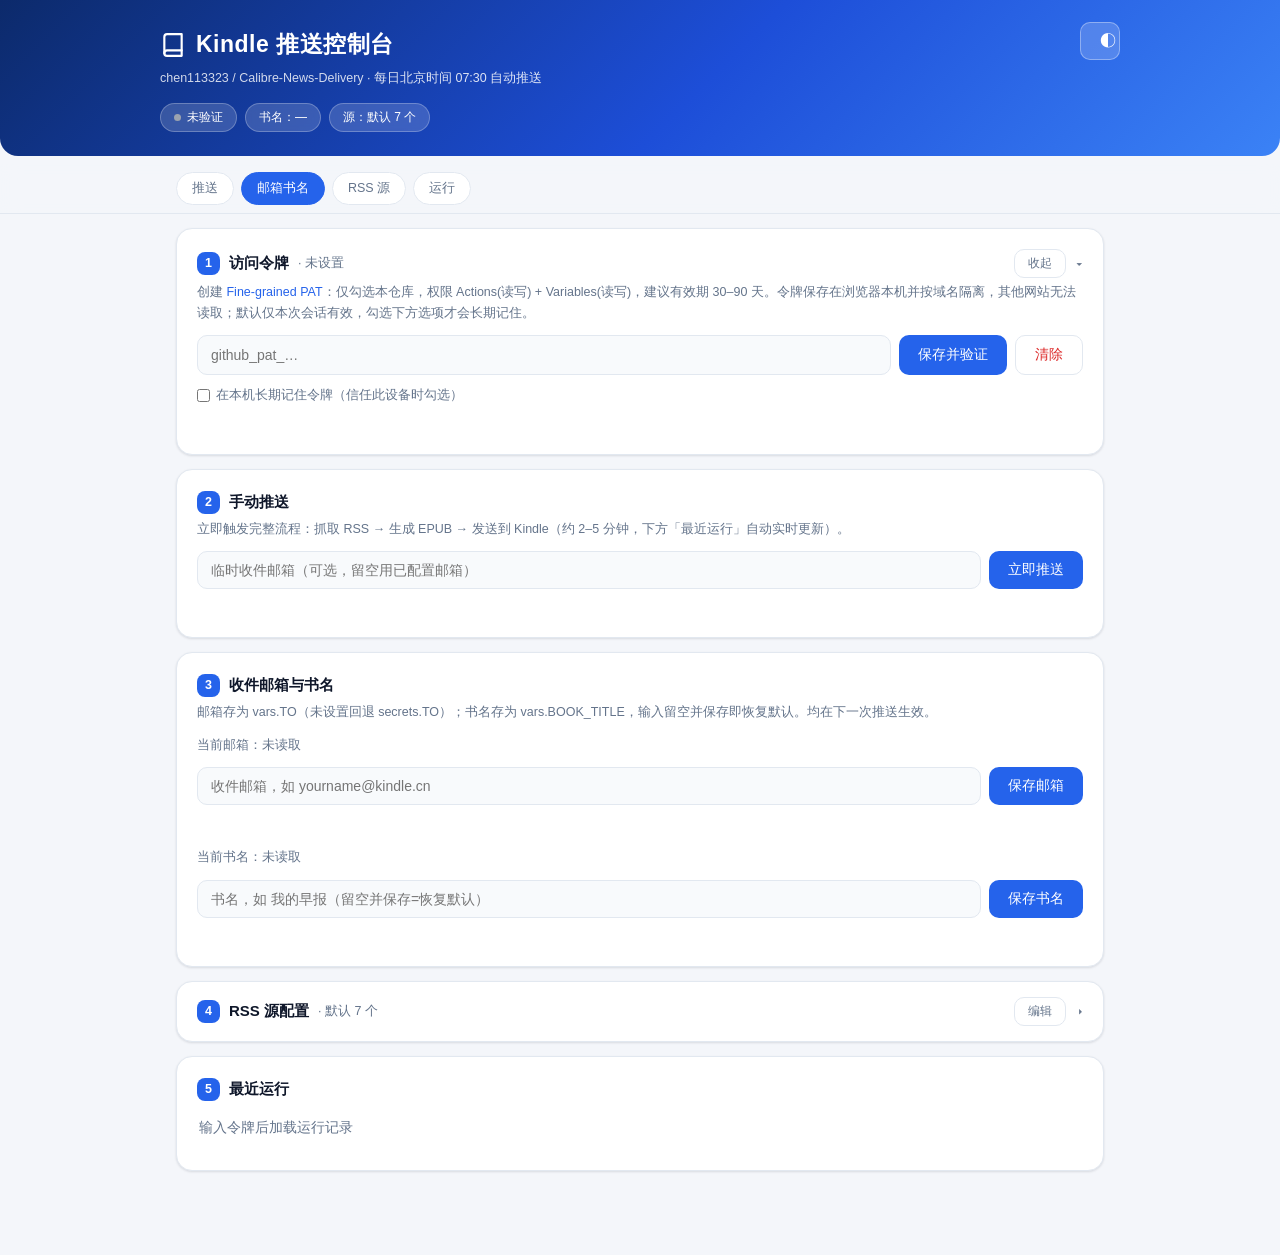
==== index.html @ c1591515 "桌面宽屏适配: >=900px 统一内容宽度 680->960, hero/nav 前景同宽, toast 贴内容列" ====
<!DOCTYPE html>
<html lang="zh-CN">
<head>
<meta charset="utf-8">
<meta name="viewport" content="width=device-width, initial-scale=1">
<title>Kindle 推送控制台</title>
<style>
:root{
  --bg:#f4f6fa; --card:#ffffff; --text:#0f172a; --text2:#64748b;
  --primary:#2563eb; --primary-h:#1d4ed8; --ok:#16a34a; --bad:#dc2626; --warn:#d97706;
  --line:#e2e8f0; --chip:#eef2ff; --input-bg:#f8fafc;
  --shadow:0 1px 3px rgba(15,23,42,.07),0 1px 2px rgba(15,23,42,.05);
  --shadow-h:0 12px 28px -10px rgba(15,23,42,.18);
}
[data-theme=dark]{
  --bg:#0b1220; --card:#141d30; --text:#e2e8f0; --text2:#8fa3bb;
  --primary:#3b82f6; --primary-h:#60a5fa; --ok:#22c55e; --bad:#ef4444; --warn:#f59e0b;
  --line:#27354e; --chip:#1b2a45; --input-bg:#0f1a2e;
  --shadow:0 1px 3px rgba(0,0,0,.35); --shadow-h:0 12px 28px -10px rgba(0,0,0,.55);
}
*{ box-sizing:border-box; margin:0; }
body{ font-family:-apple-system,"PingFang SC","Microsoft YaHei","Segoe UI",sans-serif;
  background:var(--bg); color:var(--text); line-height:1.65; padding:0 0 70px;
  -webkit-font-smoothing:antialiased; transition:background .3s,color .3s; }
.wrap{ max-width:680px; margin:0 auto; padding:0 16px; }

.hero{ background:linear-gradient(135deg,#0c2a6b 0%,#1d4ed8 55%,#3b82f6 100%);
  color:#fff; padding:30px 16px 26px; border-radius:0 0 28px 28px; margin-bottom:8px; }
.hero .wrap{ padding:0; position:relative; }
.hero h1{ font-size:23px; font-weight:700; letter-spacing:.5px; display:flex; align-items:center; gap:10px; }
.hero h1 svg{ flex-shrink:0; }
.hero .sub{ font-size:12.5px; opacity:.85; margin-top:4px; }
.hero .sub a{ color:#fff; opacity:.95; }
.chips{ display:flex; gap:8px; flex-wrap:wrap; margin-top:14px; }
.chip{ background:rgba(255,255,255,.16); backdrop-filter:blur(4px);
  border:1px solid rgba(255,255,255,.25); border-radius:99px;
  padding:4px 13px; font-size:12px; display:flex; align-items:center; gap:6px; }
.chip .dot{ width:7px; height:7px; border-radius:50%; background:#9ca3af; flex-shrink:0; }
.chip .dot.ok{ background:#4ade80; } .chip .dot.bad{ background:#f87171; }
.chip .dot.run{ background:#fde047; animation:pulse 1.4s ease-in-out infinite; }
@keyframes pulse{ 50%{ opacity:.3; } }
.theme-btn{ position:absolute; top:-4px; right:0; background:rgba(255,255,255,.18);
  border:1px solid rgba(255,255,255,.35); border-radius:10px; color:#fff;
  width:38px; height:38px; cursor:pointer; font-size:16px; line-height:1; }
.theme-btn:hover{ background:rgba(255,255,255,.3); }

.card{ background:var(--card); border:1px solid var(--line); border-radius:16px;
  padding:20px; margin:14px 0; box-shadow:var(--shadow); transition:box-shadow .25s,transform .25s; }
.card:hover{ box-shadow:var(--shadow-h); }
.card h2{ font-size:15px; font-weight:600; margin-bottom:4px; display:flex; align-items:center; gap:9px; }
.num{ background:var(--primary); color:#fff; width:23px; height:23px; border-radius:8px;
  font-size:12.5px; display:inline-flex; align-items:center; justify-content:center; flex-shrink:0; }
.hint{ color:var(--text2); font-size:12.5px; margin:4px 0 12px; }
.hint a{ color:var(--primary); }
.row{ display:flex; gap:8px; flex-wrap:wrap; }
input[type=text],input[type=password],input[type=email]{
  flex:1 1 190px; border:1px solid var(--line); background:var(--input-bg); color:var(--text);
  border-radius:10px; padding:10px 13px; font-size:14px; min-width:0; transition:border .2s,box-shadow .2s; }
input:focus{ outline:none; border-color:var(--primary); box-shadow:0 0 0 3px rgba(37,99,235,.15); }
button{ border:0; border-radius:10px; background:var(--primary); color:#fff; font-size:13.5px;
  padding:10px 19px; cursor:pointer; white-space:nowrap; font-weight:500;
  transition:background .15s,transform .1s; }
button:hover{ background:var(--primary-h); }
button:active{ transform:scale(.97); }
button:disabled{ background:#9aa7b8; cursor:not-allowed; transform:none; }
button.ghost{ background:transparent; color:var(--text2); border:1px solid var(--line); }
button.ghost:hover{ background:var(--chip); color:var(--text); }
button.danger{ background:transparent; color:var(--bad); border:1px solid var(--line); }
button.danger:hover{ background:rgba(220,38,38,.08); border-color:var(--bad); }

.msg{ font-size:13px; margin-top:10px; min-height:18px; }
.msg.ok{ color:var(--ok); } .msg.bad{ color:var(--bad); } .msg.warn{ color:var(--warn); }

.feedrow{ display:flex; gap:7px; margin-bottom:7px; align-items:center; }
.feedrow input{ flex:1 1 110px; border:1px solid var(--line); background:var(--input-bg); color:var(--text);
  border-radius:9px; padding:8px 11px; font-size:13px; min-width:0; }
.feedrow input:focus{ outline:none; border-color:var(--primary); box-shadow:0 0 0 3px rgba(37,99,235,.13); }
.feedrow .ft{ flex:0 0 126px; }
.feedrow .fx{ background:transparent; color:var(--bad); border:1px solid var(--line);
  padding:7px 12px; font-size:15px; flex-shrink:0; border-radius:9px; }
.feedrow .fx:hover{ background:rgba(220,38,38,.08); border-color:var(--bad); }

ul.runs{ list-style:none; padding:0; }
ul.runs li{ display:flex; align-items:center; gap:10px; padding:11px 2px;
  border-top:1px solid var(--line); font-size:13.5px; flex-wrap:wrap; }
ul.runs li:first-child{ border-top:0; }
.badge{ padding:3px 11px; border-radius:99px; font-size:11.5px; color:#fff; flex-shrink:0; font-weight:500; }
.b-ok{ background:var(--ok); } .b-bad{ background:var(--bad); }
.b-run{ background:var(--primary); animation:pulse 1.4s ease-in-out infinite; }
.b-wait{ background:var(--warn); } .b-skip{ background:#888780; }
.r-time{ color:var(--text2); font-size:12.5px; }
.r-name{ flex:1 1 100%; color:var(--text2); font-size:12.5px; overflow:hidden; text-overflow:ellipsis; white-space:nowrap; }
a{ color:var(--primary); text-decoration:none; }
a:hover{ text-decoration:underline; }
label.opt{ font-size:12.5px; color:var(--text2); display:flex; align-items:center; gap:6px; margin-top:10px; cursor:pointer; }
label.opt input{ accent-color:var(--primary); }

.skeleton{ height:14px; border-radius:6px; margin:12px 0;
  background:linear-gradient(90deg,var(--chip) 25%,var(--line) 50%,var(--chip) 75%);
  background-size:200% 100%; animation:shimmer 1.3s infinite; }
@keyframes shimmer{ to{ background-position:-200% 0; } }

.quicknav{ position:sticky; top:0; z-index:50;
  background:rgba(244,246,250,.92); backdrop-filter:blur(10px);
  border-bottom:1px solid var(--line); padding:8px 0; margin-top:6px; }
[data-theme=dark] .quicknav{ background:rgba(11,18,32,.92); }
.quicknav .wrap{ display:flex; gap:7px; overflow-x:auto; scrollbar-width:none; }
.quicknav .wrap::-webkit-scrollbar{ display:none; }
.quicknav a{ flex-shrink:0; font-size:12.5px; padding:5px 15px; border-radius:99px;
  border:1px solid var(--line); color:var(--text2); background:var(--card);
  text-decoration:none; white-space:nowrap; transition:all .2s; }
.quicknav a:hover{ color:var(--primary); border-color:var(--primary); text-decoration:none; }
.quicknav a.active{ background:var(--primary); border-color:var(--primary); color:#fff; }
section.card[id]{ scroll-margin-top:64px; }
.collapse-head{ display:flex; align-items:center; gap:10px; cursor:pointer; }
.collapse-head h2{ flex:1; min-width:0; margin-bottom:0; }
.collapse-summary{ font-size:12px; font-weight:400; color:var(--text2);
  overflow:hidden; text-overflow:ellipsis; white-space:nowrap; min-width:0; }
.collapse-head .arrow{ color:var(--text2); font-size:13px; transition:transform .25s; flex-shrink:0; }
.card.collapsed .arrow{ transform:rotate(-90deg); }
.card.collapsed .card-body{ display:none; }
.card.collapsed{ padding:15px 20px; }
button.mini{ padding:5px 13px; font-size:12px; flex-shrink:0; }

.toast{ position:fixed; right:18px; bottom:18px; z-index:99; max-width:320px;
  background:var(--card); color:var(--text); border:1px solid var(--line); border-left:4px solid var(--primary);
  border-radius:12px; box-shadow:var(--shadow-h); padding:12px 16px; font-size:13.5px;
  opacity:0; transform:translateY(12px); transition:opacity .3s,transform .3s; }
.toast.show{ opacity:1; transform:translateY(0); }
.toast.t-ok{ border-left-color:var(--ok); } .toast.t-bad{ border-left-color:var(--bad); } .toast.t-warn{ border-left-color:var(--warn); }
@media(max-width:520px){
  .hero{ padding:24px 16px 20px; border-radius:0 0 20px 20px; }
  .card{ padding:16px; border-radius:14px; }
  .card.collapsed{ padding:13px 16px; }
  .feedrow .ft{ flex:1 1 100%; }
  .toast{ left:16px; right:16px; max-width:none; }
}
@media(min-width:900px){
  .wrap{ max-width:960px; }
  .hero{ padding:26px 20px 24px; border-radius:0 0 18px 18px; }
  .collapse-summary{ font-size:12.5px; }
  .toast{ right:max(18px,calc((100vw - 960px)/2 + 18px)); }
}
</style>
</head>
<body>
<div class="hero">
  <div class="wrap">
    <button class="theme-btn" id="theme-toggle" title="切换深浅主题">◐</button>
    <h1><svg width="26" height="26" viewBox="0 0 24 24" fill="none" stroke="currentColor" stroke-width="2" stroke-linecap="round" stroke-linejoin="round"><path d="M4 19.5A2.5 2.5 0 0 1 6.5 17H20"/><path d="M6.5 2H20v20H6.5A2.5 2.5 0 0 1 4 19.5v-15A2.5 2.5 0 0 1 6.5 2z"/></svg>Kindle 推送控制台</h1>
    <div class="sub"><a href="https://github.com/chen113323/Calibre-News-Delivery" target="_blank" rel="noopener">chen113323 / Calibre-News-Delivery</a> · 每日北京时间 07:30 自动推送</div>
    <div class="chips">
      <span class="chip"><span class="dot" id="hero-dot"></span><span id="hero-status">未验证</span></span>
      <span class="chip" id="chip-title">书名：—</span>
      <span class="chip" id="chip-feeds">源：—</span>
    </div>
  </div>
</div>

<nav class="quicknav">
  <div class="wrap">
    <a href="#sec-dispatch">推送</a>
    <a href="#sec-config">邮箱书名</a>
    <a href="#sec-feeds">RSS 源</a>
    <a href="#sec-runs">运行</a>
  </div>
</nav>

<div class="wrap">

<section class="card" id="sec-auth">
  <div class="collapse-head" id="auth-head">
    <h2><span class="num">1</span>访问令牌<span class="collapse-summary" id="auth-summary"> · 未设置</span></h2>
    <button class="ghost mini" id="auth-toggle">收起</button>
    <span class="arrow">▾</span>
  </div>
  <div class="card-body" id="auth-body">
  <p class="hint">创建 <a href="https://github.com/settings/personal-access-tokens/new" target="_blank" rel="noopener">Fine-grained PAT</a>：仅勾选本仓库，权限 Actions(读写) + Variables(读写)，建议有效期 30–90 天。令牌保存在浏览器本机并按域名隔离，其他网站无法读取；默认仅本次会话有效，勾选下方选项才会长期记住。</p>
  <div class="row">
    <input type="password" id="token" placeholder="github_pat_…">
    <button id="save-token">保存并验证</button>
    <button class="danger" id="clear-token">清除</button>
  </div>
  <label class="opt"><input type="checkbox" id="remember-token"> 在本机长期记住令牌（信任此设备时勾选）</label>
  <div class="msg" id="auth-msg"></div>
  </div>
</section>

<section class="card" id="sec-dispatch">
  <h2><span class="num">2</span>手动推送</h2>
  <p class="hint">立即触发完整流程：抓取 RSS → 生成 EPUB → 发送到 Kindle（约 2–5 分钟，下方「最近运行」自动实时更新）。</p>
  <div class="row">
    <input type="email" id="temp-email" placeholder="临时收件邮箱（可选，留空用已配置邮箱）">
    <button id="btn-dispatch">立即推送</button>
  </div>
  <div class="msg" id="dispatch-msg"></div>
</section>

<section class="card" id="sec-config">
  <h2><span class="num">3</span>收件邮箱与书名</h2>
  <p class="hint">邮箱存为 vars.TO（未设置回退 secrets.TO）；书名存为 vars.BOOK_TITLE，输入留空并保存即恢复默认。均在下一次推送生效。</p>
  <div class="hint" id="cur-email">当前邮箱：未读取</div>
  <div class="row">
    <input type="email" id="new-email" placeholder="收件邮箱，如 yourname@kindle.cn">
    <button id="save-email">保存邮箱</button>
  </div>
  <div class="msg" id="email-msg"></div>
  <div class="hint" id="cur-title" style="margin-top:14px;">当前书名：未读取</div>
  <div class="row">
    <input type="text" id="new-title" placeholder="书名，如 我的早报（留空并保存=恢复默认）">
    <button id="save-title">保存书名</button>
  </div>
  <div class="msg" id="title-msg"></div>
</section>

<section class="card collapsed" id="sec-feeds">
  <div class="collapse-head" id="feeds-head">
    <h2><span class="num">4</span>RSS 源配置<span class="collapse-summary" id="feeds-summary"> · 默认 7 个</span></h2>
    <button class="ghost mini" id="feeds-toggle">编辑</button>
    <span class="arrow">▾</span>
  </div>
  <div class="card-body" id="feeds-body">
  <p class="hint">自定义每日推送的 RSS 源（支持 RSSHub 路由与原生 RSS）。保存后下一次推送生效；「恢复默认」清除自定义，回退内置的人民日报+半月谈源。源越多运行越慢，建议 ≤30 个。</p>
  <div class="hint" id="feed-status">读取中…</div>
  <div id="feed-rows"></div>
  <div class="row" style="margin-top:12px;">
    <button class="ghost" id="add-feed">＋ 添加一行</button>
    <button id="save-feeds">保存源列表</button>
    <button class="ghost" id="reset-feeds">恢复默认</button>
  </div>
  <div class="msg" id="feeds-msg"></div>
  </div>
</section>

<section class="card" id="sec-runs">
  <h2><span class="num">5</span>最近运行</h2>
  <ul class="runs" id="runs"></ul>
</section>

</div>

<script>
const OWNER='chen113323', REPO='Calibre-News-Delivery', WF='calibre-news.yml', BR='master';
const TK_KEY='wml_console_token';
const $=id=>document.getElementById(id);
function authCollapse(on){
  $('sec-auth').classList.toggle('collapsed',on);
  $('auth-toggle').textContent=on?'管理':'收起';
}
function feedsCollapse(on){
  $('sec-feeds').classList.toggle('collapsed',on);
  $('feeds-toggle').textContent=on?'编辑':'收起';
}
function authSummary(t){ $('auth-summary').textContent=' · '+t; }
$('auth-head').onclick=()=>authCollapse(!$('sec-auth').classList.contains('collapsed'));
$('auth-toggle').onclick=e=>{ e.stopPropagation(); authCollapse(!$('sec-auth').classList.contains('collapsed')); };
$('feeds-head').onclick=()=>feedsCollapse(!$('sec-feeds').classList.contains('collapsed'));
$('feeds-toggle').onclick=e=>{ e.stopPropagation(); feedsCollapse(!$('sec-feeds').classList.contains('collapsed')); };
let token=sessionStorage.getItem(TK_KEY)||localStorage.getItem(TK_KEY)||'';
$('token').value=token;
$('remember-token').checked=!!localStorage.getItem(TK_KEY);

function applyTheme(t){ document.documentElement.dataset.theme=t; localStorage.setItem('wml_theme',t); }
applyTheme(localStorage.getItem('wml_theme')||(matchMedia('(prefers-color-scheme: dark)').matches?'dark':'light'));
$('theme-toggle').onclick=()=>applyTheme(document.documentElement.dataset.theme==='dark'?'light':'dark');

function toast(text,type){
  const t=document.createElement('div'); t.className='toast t-'+(type||'');
  t.textContent=text; document.body.appendChild(t);
  requestAnimationFrame(()=>t.classList.add('show'));
  setTimeout(()=>{ t.classList.remove('show'); setTimeout(()=>t.remove(),320); },3600);
}
function setMsg(id,text,cls){ const el=$(id); el.textContent=text; el.className='msg '+(cls||''); }
function busy(btn,txt){ btn.disabled=true; btn.dataset.old=btn.textContent; btn.textContent=txt; }
function unbusy(btn){ btn.disabled=false; if(btn.dataset.old) btn.textContent=btn.dataset.old; }

async function api(path,opts={},allow404=false){
  const r=await fetch('https://api.github.com'+path,Object.assign({
    headers:{ 'Authorization':'Bearer '+token, 'Accept':'application/vnd.github+json' }
  },opts));
  if(r.status===401) throw new Error('令牌无效或已过期');
  if(r.status===404){
    if(allow404) return null;
    throw new Error('资源不存在（或 PAT 缺少 Variables 权限）');
  }
  if(r.status===403) throw new Error('权限不足：请确认 PAT 已勾选 Actions(读写)'+(path.includes('/variables')?' 与 Variables(读写)':'')+'，且仅授权本仓库');
  if(!r.ok) throw new Error('GitHub API 错误 HTTP '+r.status);
  return r.status===204?null:r.json();
}
function badge(st,con){
  if(con==='success') return '<span class="badge b-ok">成功</span>';
  if(con==='failure'||con==='timed_out') return '<span class="badge b-bad">失败</span>';
  if(con==='cancelled'||con==='skipped') return '<span class="badge b-skip">跳过</span>';
  if(st==='in_progress') return '<span class="badge b-run">运行中</span>';
  return '<span class="badge b-wait">排队中</span>';
}
const evName=e=>e==='schedule'?'定时':'手动';
const fmtTime=s=>new Date(s).toLocaleString('zh-CN',{month:'2-digit',day:'2-digit',hour:'2-digit',minute:'2-digit'});

let latestRun=null;
async function loadRuns(){
  const data=await api('/repos/'+OWNER+'/'+REPO+'/actions/runs?per_page=10');
  const list=$('runs'); list.innerHTML='';
  if(!data.workflow_runs.length){
    list.innerHTML='<li style="color:var(--text2);border:0;">暂无运行记录</li>';
  } else for(const r of data.workflow_runs){
    const li=document.createElement('li');
    li.innerHTML=badge(r.status,r.conclusion)+'<span>'+evName(r.event)+'</span><span class="r-time">'+fmtTime(r.created_at)+'</span><a href="'+r.html_url+'" target="_blank" rel="noopener">详情</a><div class="r-name" title="'+(r.display_title||r.name||'')+'"></div>';
    li.querySelector('.r-name').textContent=r.display_title||r.name||'';
    list.appendChild(li);
  }
  latestRun=data.workflow_runs[0]||null;
  updateHero();
}
function updateHero(){
  const dot=$('hero-dot'), st=$('hero-status');
  if(!latestRun){ st.textContent='暂无运行'; return; }
  if(latestRun.status==='in_progress'){ dot.className='dot run'; st.textContent='正在推送…'; }
  else if(latestRun.conclusion==='success'){ dot.className='dot ok'; st.textContent='最近推送成功 · '+fmtTime(latestRun.created_at); }
  else if(latestRun.conclusion){ dot.className='dot bad'; st.textContent='最近推送'+(latestRun.conclusion==='failure'?'失败':'异常')+' · '+fmtTime(latestRun.created_at); }
}
setInterval(()=>{ if(token){ loadRuns().catch(()=>{}); } },20000);

async function loadVar(){
  const v=await api('/repos/'+OWNER+'/'+REPO+'/actions/variables/TO',{},true);
  $('cur-email').textContent=v?('当前邮箱：'+v.value):'当前邮箱：未设置（回退到 secrets.TO）';
}
const DEFAULT_TITLE='人民日报与半月谈';
async function loadTitle(){
  const v=await api('/repos/'+OWNER+'/'+REPO+'/actions/variables/BOOK_TITLE',{},true);
  const t=v?v.value:DEFAULT_TITLE;
  $('cur-title').textContent=v?('当前书名：'+t):('当前书名：'+t+'（未自定义）');
  $('chip-title').textContent='书名：'+t;
}
const DEFAULT_FEEDS=[
 ['人民日报电子版','https://rsshub.ktachibana.party/people/paper'],
 ['半月谈·今日谈','https://rsshub.ktachibana.party/banyuetan/jinritan'],
 ['半月谈·时政讲解','https://rsshub.ktachibana.party/banyuetan/shizhengjiangjie'],
 ['半月谈·评论','https://rsshub.ktachibana.party/banyuetan/banyuetanpinglun'],
 ['半月谈·基层治理','https://rsshub.ktachibana.party/banyuetan/jicengzhili'],
 ['半月谈·文化','https://rsshub.ktachibana.party/banyuetan/wenhua'],
 ['半月谈·教育','https://rsshub.ktachibana.party/banyuetan/jiaoyu']
];
function feedRow(t,u){
  const div=document.createElement('div'); div.className='feedrow';
  div.innerHTML='<input class="ft" placeholder="栏目名"><input class="fu" placeholder="RSS 地址 https://…"><button class="fx" title="删除该行">×</button>';
  div.querySelector('.ft').value=t||'';
  div.querySelector('.fu').value=u||'';
  div.querySelector('.fx').onclick=()=>{ if($('feed-rows').children.length>1) div.remove(); else $('feeds-msg').textContent='至少保留一行'; };
  return div;
}
function renderFeeds(arr,custom){
  const box=$('feed-rows'); box.innerHTML='';
  arr.forEach(p=>box.appendChild(feedRow(p[0],p[1])));
  $('feed-status').textContent=custom?('自定义源 · '+arr.length+' 个'):('内置默认源 · '+arr.length+' 个');
  $('chip-feeds').textContent='源：'+(custom?'自定义 ':'默认 ')+arr.length+' 个';
  $('feeds-summary').textContent=' · '+(custom?'自定义 ':'默认 ')+arr.length+' 个';
  $('feeds-summary').title=arr.map(x=>x[0]).join('、');
}
async function loadFeeds(){
  if(!token){ renderFeeds(DEFAULT_FEEDS,false); $('feed-status').textContent='输入令牌后可读取与保存自定义源（已载入默认源）'; return; }
  try{
    const v=await api('/repos/'+OWNER+'/'+REPO+'/actions/variables/FEEDS',{},true);
    if(v){
      const parsed=JSON.parse(v.value);
      if(Array.isArray(parsed)&&parsed.length){ renderFeeds(parsed.map(x=>[x.title||'',x.url||'']),true); return; }
    }
    renderFeeds(DEFAULT_FEEDS,false);
  }catch(e){
    renderFeeds(DEFAULT_FEEDS,false);
    $('feed-status').textContent='读取自定义源失败（'+e.message+'），已载入默认源';
  }
}

$('save-token').onclick=async()=>{
  token=$('token').value.trim();
  if(!token){ setMsg('auth-msg','请输入令牌','bad'); return; }
  const btn=$('save-token'); busy(btn,'验证中…');
  setMsg('auth-msg','');
  try{
    await api('/repos/'+OWNER+'/'+REPO);
    if($('remember-token').checked){ localStorage.setItem(TK_KEY,token); sessionStorage.removeItem(TK_KEY); }
    else { sessionStorage.setItem(TK_KEY,token); localStorage.removeItem(TK_KEY); }
    setMsg('auth-msg','令牌有效，已保存'+($('remember-token').checked?'（本机长期）':'（仅本次会话）'),'ok');
    authSummary('有效'+($('remember-token').checked?'（长期记住）':'（仅本次会话）'));
    authCollapse(true);
    toast('令牌验证通过','ok');
    loadRuns().catch(e=>setMsg('auth-msg','运行记录加载失败：'+e.message,'bad'));
    loadVar().catch(()=>{});
    loadTitle().catch(()=>{});
    loadFeeds().catch(()=>{});
  }catch(e){ setMsg('auth-msg',e.message,'bad'); toast(e.message,'bad'); authSummary('验证失败，请检查'); authCollapse(false); }
  unbusy(btn);
};
$('clear-token').onclick=()=>{
  sessionStorage.removeItem(TK_KEY); localStorage.removeItem(TK_KEY);
  token=''; $('token').value=''; $('remember-token').checked=false;
  setMsg('auth-msg','已清除本机保存的令牌','warn');
  authSummary('未设置'); authCollapse(false);
  toast('令牌已清除','warn');
};

$('btn-dispatch').onclick=async()=>{
  if(!token){ setMsg('dispatch-msg','请先在「1」中保存令牌','bad'); return; }
  const btn=$('btn-dispatch'); busy(btn,'触发中…');
  setMsg('dispatch-msg','');
  try{
    await api('/repos/'+OWNER+'/'+REPO+'/actions/workflows/'+WF+'/dispatches',{
      method:'POST', headers:{'Content-Type':'application/json'},
      body:JSON.stringify({ref:BR, inputs:{to_email:$('temp-email').value.trim()}})
    });
    setMsg('dispatch-msg','已触发 ✓ 正在监控运行状态…','ok');
    toast('推送已触发，约 2–5 分钟完成','ok');
    pollNewRun(Date.now());
  }catch(e){ setMsg('dispatch-msg','触发失败：'+e.message,'bad'); toast('触发失败','bad'); }
  unbusy(btn);
};
function pollNewRun(start){
  let n=0;
  const timer=setInterval(async()=>{
    n++;
    try{
      const data=await api('/repos/'+OWNER+'/'+REPO+'/actions/runs?per_page=1');
      const r=data.workflow_runs[0];
      if(r&&new Date(r.created_at).getTime()>start-60000){
        setMsg('dispatch-msg','运行 '+r.id+' · '+(r.conclusion||(r.status==='in_progress'?'运行中':'排队中')),'ok');
        loadRuns().catch(()=>{});
        if(r.status==='completed'){
          clearInterval(timer);
          if(r.conclusion==='success'){ setMsg('dispatch-msg','推送完成 ✓ 请查收 Kindle','ok'); toast('推送完成，请查收 Kindle','ok'); }
          else { setMsg('dispatch-msg','运行失败：点「详情」查看日志，修复后可再次推送','warn'); toast('推送失败，请查看日志','bad'); }
        }
      }
    }catch(e){ /* 忽略单次轮询错误 */ }
    if(n>40){ clearInterval(timer); }
  },15000);
}

$('save-email').onclick=async()=>{
  if(!token){ setMsg('email-msg','请先在「1」中保存令牌','bad'); return; }
  const v=$('new-email').value.trim();
  if(!v||v.indexOf('@')<1){ setMsg('email-msg','请输入有效邮箱','bad'); return; }
  const btn=$('save-email'); busy(btn,'保存中…');
  try{
    await api('/repos/'+OWNER+'/'+REPO+'/actions/variables/TO',{
      method:'PUT', headers:{'Content-Type':'application/json'},
      body:JSON.stringify({name:'TO',value:v})
    });
    setMsg('email-msg','已保存 ✓ 之后每次推送将发送到 '+v,'ok');
    toast('收件邮箱已更新','ok');
    $('cur-email').textContent='当前邮箱：'+v; $('new-email').value='';
  }catch(e){ setMsg('email-msg','保存失败：'+e.message,'bad'); }
  unbusy(btn);
};

$('save-title').onclick=async()=>{
  if(!token){ setMsg('title-msg','请先在「1」中保存令牌','bad'); return; }
  const v=$('new-title').value.trim();
  const btn=$('save-title'); busy(btn,'保存中…');
  try{
    if(v){
      await api('/repos/'+OWNER+'/'+REPO+'/actions/variables/BOOK_TITLE',{
        method:'PUT', headers:{'Content-Type':'application/json'},
        body:JSON.stringify({name:'BOOK_TITLE',value:v})
      });
      setMsg('title-msg','已保存 ✓ 下一次推送书名为《'+v+'》','ok');
      toast('书名已更新','ok');
    }else{
      await api('/repos/'+OWNER+'/'+REPO+'/actions/variables/BOOK_TITLE',{method:'DELETE'},true);
      setMsg('title-msg','已清除自定义书名，下一次推送恢复默认','ok');
      toast('书名已恢复默认','warn');
    }
    loadTitle().catch(()=>{});
    $('new-title').value='';
  }catch(e){ setMsg('title-msg','保存失败：'+e.message,'bad'); }
  unbusy(btn);
};

$('add-feed').onclick=()=>$('feed-rows').appendChild(feedRow('',''));
$('save-feeds').onclick=async()=>{
  if(!token){ setMsg('feeds-msg','请先在「1」中保存令牌','bad'); return; }
  const rows=[...document.querySelectorAll('#feed-rows .feedrow')];
  const arr=[];
  for(const r of rows){
    const t=r.querySelector('.ft').value.trim(), u=r.querySelector('.fu').value.trim();
    if(!t&&!u) continue;
    if(!t){ setMsg('feeds-msg','存在未填写栏目名的行','bad'); toast('存在未填写栏目名的行','bad'); return; }
    if(!/^https?:\/\//.test(u)){ setMsg('feeds-msg','RSS 地址必须以 http(s):// 开头：'+u,'bad'); toast('RSS 地址不合法','bad'); return; }
    arr.push({title:t,url:u});
  }
  if(!arr.length){ setMsg('feeds-msg','至少保留一个有效的 RSS 源','bad'); return; }
  const btn=$('save-feeds'); busy(btn,'保存中…');
  try{
    await api('/repos/'+OWNER+'/'+REPO+'/actions/variables/FEEDS',{
      method:'PUT', headers:{'Content-Type':'application/json'},
      body:JSON.stringify({name:'FEEDS',value:JSON.stringify(arr)})
    });
    setMsg('feeds-msg','已保存 ✓ 共 '+arr.length+' 个源，下一次推送生效','ok');
    toast('RSS 源已保存（'+arr.length+' 个）','ok');
    $('feed-status').textContent='自定义源 · '+arr.length+' 个';
    $('chip-feeds').textContent='源：自定义 '+arr.length+' 个';
    $('feeds-summary').textContent=' · 自定义 '+arr.length+' 个';
    feedsCollapse(true);
  }catch(e){ setMsg('feeds-msg','保存失败：'+e.message,'bad'); }
  unbusy(btn);
};
$('reset-feeds').onclick=async()=>{
  if(!token){ setMsg('feeds-msg','请先保存令牌','bad'); return; }
  try{
    await api('/repos/'+OWNER+'/'+REPO+'/actions/variables/FEEDS',{method:'DELETE'},true);
    setMsg('feeds-msg','已恢复内置默认源，下一次推送生效','ok');
    toast('已恢复默认源','warn');
  }catch(e){ setMsg('feeds-msg','清除失败：'+e.message,'bad'); }
  renderFeeds(DEFAULT_FEEDS,false);
  feedsCollapse(true);
};

$('runs').innerHTML='<li style="border:0;display:block;"><div class="skeleton"></div><div class="skeleton" style="width:75%;"></div><div class="skeleton" style="width:50%;"></div></li>';
if(token){
  authSummary('验证中…'); authCollapse(true);
  setMsg('auth-msg','已从本机读取令牌，正在验证…');
  api('/repos/'+OWNER+'/'+REPO).then(()=>{
    setMsg('auth-msg','令牌有效','ok');
    authSummary('有效'+(localStorage.getItem(TK_KEY)?'（长期记住）':'（仅本次会话）'));
    authCollapse(true);
    loadRuns().catch(e=>setMsg('auth-msg','运行记录加载失败：'+e.message,'bad'));
    loadVar().catch(()=>{});
    loadTitle().catch(()=>{});
    loadFeeds().catch(()=>{});
  }).catch(e=>{
    setMsg('auth-msg','已保存的令牌不可用：'+e.message,'bad');
    authSummary('已过期，请重新输入'); authCollapse(false);
    toast('令牌不可用：'+e.message,'bad');
  });
}else{
  authSummary('未设置'); authCollapse(false);
  loadFeeds().catch(()=>{});
  $('runs').innerHTML='<li style="color:var(--text2);border:0;">输入令牌后加载运行记录</li>';
}

document.querySelectorAll('.quicknav a').forEach(a=>{
  a.addEventListener('click',e=>{
    e.preventDefault();
    const href=a.getAttribute('href');
    if(href==='#sec-feeds') feedsCollapse(false);
    const t=document.querySelector(href);
    if(t) t.scrollIntoView({behavior:'smooth',block:'start'});
  });
});
const qn={};
document.querySelectorAll('.quicknav a').forEach(a=>{ qn[a.getAttribute('href').slice(1)]=a; });
const secIO=new IntersectionObserver(es=>{
  es.forEach(en=>{
    if(en.isIntersecting){
      Object.values(qn).forEach(x=>x.classList.remove('active'));
      const a=qn[en.target.id]; if(a) a.classList.add('active');
    }
  });
},{rootMargin:'-30% 0px -60% 0px'});
['sec-dispatch','sec-config','sec-feeds','sec-runs'].forEach(id=>{
  const s2=document.getElementById(id); if(s2) secIO.observe(s2);
});
</script>
</body>
</html>
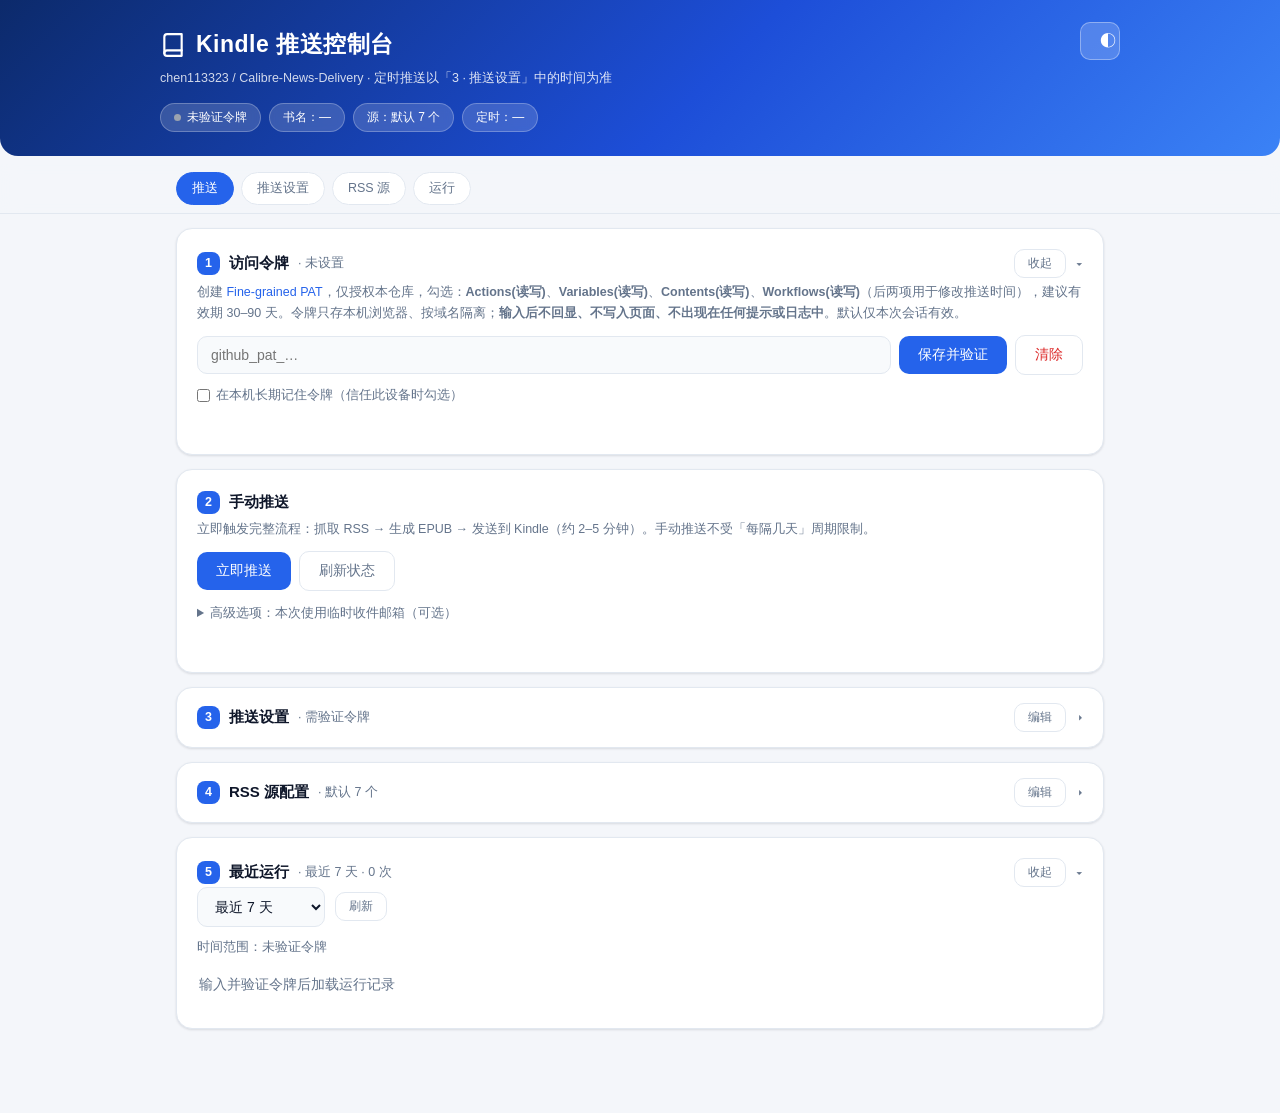
==== commit 5cb7cf46: "控制台重构: 令牌不回显与重新验证/第3与第5栏折叠/运行时间范围筛选/停止推送/推送时间设置(cron同步)/导航定位修正/JS模块化" ====
--- a/index.html
+++ b/index.html
@@ -45,18 +45,21 @@
 .theme-btn:hover{ background:rgba(255,255,255,.3); }
 
 .card{ background:var(--card); border:1px solid var(--line); border-radius:16px;
-  padding:20px; margin:14px 0; box-shadow:var(--shadow); transition:box-shadow .25s,transform .25s; }
+  padding:20px; margin:14px 0; box-shadow:var(--shadow); transition:box-shadow .25s; }
 .card:hover{ box-shadow:var(--shadow-h); }
 .card h2{ font-size:15px; font-weight:600; margin-bottom:4px; display:flex; align-items:center; gap:9px; }
 .num{ background:var(--primary); color:#fff; width:23px; height:23px; border-radius:8px;
   font-size:12.5px; display:inline-flex; align-items:center; justify-content:center; flex-shrink:0; }
 .hint{ color:var(--text2); font-size:12.5px; margin:4px 0 12px; }
 .hint a{ color:var(--primary); }
-.row{ display:flex; gap:8px; flex-wrap:wrap; }
-input[type=text],input[type=password],input[type=email]{
-  flex:1 1 190px; border:1px solid var(--line); background:var(--input-bg); color:var(--text);
-  border-radius:10px; padding:10px 13px; font-size:14px; min-width:0; transition:border .2s,box-shadow .2s; }
-input:focus{ outline:none; border-color:var(--primary); box-shadow:0 0 0 3px rgba(37,99,235,.15); }
+.row{ display:flex; gap:8px; flex-wrap:wrap; align-items:center; }
+input[type=text],input[type=password],input[type=email],input[type=time],select{
+  flex:1 1 170px; border:1px solid var(--line); background:var(--input-bg); color:var(--text);
+  border-radius:10px; padding:10px 13px; font-size:14px; min-width:0;
+  font-family:inherit; transition:border .2s,box-shadow .2s; }
+input[type=time]{ flex:0 1 130px; }
+select{ flex:0 1 auto; cursor:pointer; }
+input:focus,select:focus{ outline:none; border-color:var(--primary); box-shadow:0 0 0 3px rgba(37,99,235,.15); }
 button{ border:0; border-radius:10px; background:var(--primary); color:#fff; font-size:13.5px;
   padding:10px 19px; cursor:pointer; white-space:nowrap; font-weight:500;
   transition:background .15s,transform .1s; }
@@ -67,9 +70,26 @@
 button.ghost:hover{ background:var(--chip); color:var(--text); }
 button.danger{ background:transparent; color:var(--bad); border:1px solid var(--line); }
 button.danger:hover{ background:rgba(220,38,38,.08); border-color:var(--bad); }
+button.solid-danger{ background:var(--bad); }
+button.solid-danger:hover{ background:#b91c1c; }
 
 .msg{ font-size:13px; margin-top:10px; min-height:18px; }
 .msg.ok{ color:var(--ok); } .msg.bad{ color:var(--bad); } .msg.warn{ color:var(--warn); }
+
+.field{ padding:12px 0; border-top:1px solid var(--line); }
+.field:first-child{ border-top:0; padding-top:0; }
+.field>label{ display:block; font-size:13px; font-weight:500; margin-bottom:6px; }
+.field .cur{ font-size:12.5px; color:var(--text2); margin-bottom:8px; word-break:break-all; }
+
+.collapse-head{ display:flex; align-items:center; gap:10px; cursor:pointer; }
+.collapse-head h2{ flex:1; min-width:0; margin-bottom:0; }
+.collapse-summary{ font-size:12px; font-weight:400; color:var(--text2);
+  overflow:hidden; text-overflow:ellipsis; white-space:nowrap; min-width:0; }
+.collapse-head .arrow{ color:var(--text2); font-size:13px; transition:transform .25s; flex-shrink:0; }
+.card.collapsed .arrow{ transform:rotate(-90deg); }
+.card.collapsed .card-body{ display:none; }
+.card.collapsed{ padding:15px 20px; }
+button.mini{ padding:5px 13px; font-size:12px; flex-shrink:0; }
 
 .feedrow{ display:flex; gap:7px; margin-bottom:7px; align-items:center; }
 .feedrow input{ flex:1 1 110px; border:1px solid var(--line); background:var(--input-bg); color:var(--text);
@@ -77,7 +97,7 @@
 .feedrow input:focus{ outline:none; border-color:var(--primary); box-shadow:0 0 0 3px rgba(37,99,235,.13); }
 .feedrow .ft{ flex:0 0 126px; }
 .feedrow .fx{ background:transparent; color:var(--bad); border:1px solid var(--line);
-  padding:7px 12px; font-size:15px; flex-shrink:0; border-radius:9px; }
+  padding:7px 12px; font-size:15px; flex-shrink:0; border-radius:9px; cursor:pointer; }
 .feedrow .fx:hover{ background:rgba(220,38,38,.08); border-color:var(--bad); }
 
 ul.runs{ list-style:none; padding:0; }
@@ -111,16 +131,20 @@
   text-decoration:none; white-space:nowrap; transition:all .2s; }
 .quicknav a:hover{ color:var(--primary); border-color:var(--primary); text-decoration:none; }
 .quicknav a.active{ background:var(--primary); border-color:var(--primary); color:#fff; }
-section.card[id]{ scroll-margin-top:64px; }
-.collapse-head{ display:flex; align-items:center; gap:10px; cursor:pointer; }
-.collapse-head h2{ flex:1; min-width:0; margin-bottom:0; }
-.collapse-summary{ font-size:12px; font-weight:400; color:var(--text2);
-  overflow:hidden; text-overflow:ellipsis; white-space:nowrap; min-width:0; }
-.collapse-head .arrow{ color:var(--text2); font-size:13px; transition:transform .25s; flex-shrink:0; }
-.card.collapsed .arrow{ transform:rotate(-90deg); }
-.card.collapsed .card-body{ display:none; }
-.card.collapsed{ padding:15px 20px; }
-button.mini{ padding:5px 13px; font-size:12px; flex-shrink:0; }
+section.card[id]{ scroll-margin-top:70px; }
+
+.stopbar{ display:none; margin-top:14px; padding:12px 14px; border-radius:12px;
+  border:1px solid var(--warn); background:rgba(217,119,6,.08);
+  font-size:13px; align-items:center; gap:10px; flex-wrap:wrap; }
+.stopbar.show{ display:flex; }
+.stopbar .txt{ flex:1 1 200px; min-width:0; }
+details.adv{ margin-top:12px; }
+details.adv summary{ cursor:pointer; font-size:12.5px; color:var(--text2); user-select:none; }
+details.adv summary:hover{ color:var(--primary); }
+details.adv .adv-body{ margin-top:10px; }
+.runbar{ display:flex; gap:10px; align-items:center; flex-wrap:wrap; margin-bottom:6px; }
+.runbar .scope{ font-size:12.5px; color:var(--text2); flex:1 1 100%; }
+.empty{ color:var(--text2); font-size:13px; padding:8px 0; }
 
 .toast{ position:fixed; right:18px; bottom:18px; z-index:99; max-width:320px;
   background:var(--card); color:var(--text); border:1px solid var(--line); border-left:4px solid var(--primary);
@@ -134,6 +158,7 @@
   .card.collapsed{ padding:13px 16px; }
   .feedrow .ft{ flex:1 1 100%; }
   .toast{ left:16px; right:16px; max-width:none; }
+  input[type=time]{ flex:1 1 120px; }
 }
 @media(min-width:900px){
   .wrap{ max-width:960px; }
@@ -148,11 +173,12 @@
   <div class="wrap">
     <button class="theme-btn" id="theme-toggle" title="切换深浅主题">◐</button>
     <h1><svg width="26" height="26" viewBox="0 0 24 24" fill="none" stroke="currentColor" stroke-width="2" stroke-linecap="round" stroke-linejoin="round"><path d="M4 19.5A2.5 2.5 0 0 1 6.5 17H20"/><path d="M6.5 2H20v20H6.5A2.5 2.5 0 0 1 4 19.5v-15A2.5 2.5 0 0 1 6.5 2z"/></svg>Kindle 推送控制台</h1>
-    <div class="sub"><a href="https://github.com/chen113323/Calibre-News-Delivery" target="_blank" rel="noopener">chen113323 / Calibre-News-Delivery</a> · 每日北京时间 07:30 自动推送</div>
+    <div class="sub"><a href="https://github.com/chen113323/Calibre-News-Delivery" target="_blank" rel="noopener">chen113323 / Calibre-News-Delivery</a> · 定时推送以「3 · 推送设置」中的时间为准</div>
     <div class="chips">
       <span class="chip"><span class="dot" id="hero-dot"></span><span id="hero-status">未验证</span></span>
       <span class="chip" id="chip-title">书名：—</span>
       <span class="chip" id="chip-feeds">源：—</span>
+      <span class="chip" id="chip-sched">定时：—</span>
     </div>
   </div>
 </div>
@@ -160,7 +186,7 @@
 <nav class="quicknav">
   <div class="wrap">
     <a href="#sec-dispatch">推送</a>
-    <a href="#sec-config">邮箱书名</a>
+    <a href="#sec-config">推送设置</a>
     <a href="#sec-feeds">RSS 源</a>
     <a href="#sec-runs">运行</a>
   </div>
@@ -169,170 +195,143 @@
 <div class="wrap">
 
 <section class="card" id="sec-auth">
-  <div class="collapse-head" id="auth-head">
+  <div class="collapse-head" data-toggle="sec-auth">
     <h2><span class="num">1</span>访问令牌<span class="collapse-summary" id="auth-summary"> · 未设置</span></h2>
-    <button class="ghost mini" id="auth-toggle">收起</button>
+    <button class="ghost mini" data-btn="sec-auth">收起</button>
     <span class="arrow">▾</span>
   </div>
-  <div class="card-body" id="auth-body">
-  <p class="hint">创建 <a href="https://github.com/settings/personal-access-tokens/new" target="_blank" rel="noopener">Fine-grained PAT</a>：仅勾选本仓库，权限 Actions(读写) + Variables(读写)，建议有效期 30–90 天。令牌保存在浏览器本机并按域名隔离，其他网站无法读取；默认仅本次会话有效，勾选下方选项才会长期记住。</p>
-  <div class="row">
-    <input type="password" id="token" placeholder="github_pat_…">
-    <button id="save-token">保存并验证</button>
-    <button class="danger" id="clear-token">清除</button>
-  </div>
-  <label class="opt"><input type="checkbox" id="remember-token"> 在本机长期记住令牌（信任此设备时勾选）</label>
-  <div class="msg" id="auth-msg"></div>
+  <div class="card-body">
+    <p class="hint">创建 <a href="https://github.com/settings/personal-access-tokens/new" target="_blank" rel="noopener">Fine-grained PAT</a>，仅授权本仓库，勾选：<b>Actions(读写)</b>、<b>Variables(读写)</b>、<b>Contents(读写)</b>、<b>Workflows(读写)</b>（后两项用于修改推送时间），建议有效期 30–90 天。令牌只存本机浏览器、按域名隔离；<b>输入后不回显、不写入页面、不出现在任何提示或日志中</b>。默认仅本次会话有效。</p>
+    <div class="row">
+      <input type="password" id="token" placeholder="github_pat_…" autocomplete="new-password" spellcheck="false">
+      <button id="save-token">保存并验证</button>
+      <button class="danger" id="clear-token">清除</button>
+    </div>
+    <label class="opt"><input type="checkbox" id="remember-token"> 在本机长期记住令牌（信任此设备时勾选）</label>
+    <div class="msg" id="auth-msg"></div>
   </div>
 </section>
 
 <section class="card" id="sec-dispatch">
   <h2><span class="num">2</span>手动推送</h2>
-  <p class="hint">立即触发完整流程：抓取 RSS → 生成 EPUB → 发送到 Kindle（约 2–5 分钟，下方「最近运行」自动实时更新）。</p>
+  <p class="hint">立即触发完整流程：抓取 RSS → 生成 EPUB → 发送到 Kindle（约 2–5 分钟）。手动推送不受「每隔几天」周期限制。</p>
   <div class="row">
-    <input type="email" id="temp-email" placeholder="临时收件邮箱（可选，留空用已配置邮箱）">
     <button id="btn-dispatch">立即推送</button>
+    <button class="ghost" id="btn-refresh">刷新状态</button>
+  </div>
+  <details class="adv" id="adv-email">
+    <summary>高级选项：本次使用临时收件邮箱（可选）</summary>
+    <div class="adv-body">
+      <div class="row">
+        <input type="email" id="temp-email" placeholder="临时收件邮箱，仅本次推送生效">
+      </div>
+      <p class="hint" style="margin-bottom:0;">留空则使用「3 · 推送设置」里的默认邮箱；临时邮箱不会改变默认配置，也不会被保存。</p>
+    </div>
+  </details>
+  <div class="stopbar" id="stopbar">
+    <span class="txt" id="stopbar-text">检测到有推送正在进行</span>
+    <button class="solid-danger mini" id="btn-stop">停止推送</button>
   </div>
   <div class="msg" id="dispatch-msg"></div>
 </section>
 
-<section class="card" id="sec-config">
-  <h2><span class="num">3</span>收件邮箱与书名</h2>
-  <p class="hint">邮箱存为 vars.TO（未设置回退 secrets.TO）；书名存为 vars.BOOK_TITLE，输入留空并保存即恢复默认。均在下一次推送生效。</p>
-  <div class="hint" id="cur-email">当前邮箱：未读取</div>
-  <div class="row">
-    <input type="email" id="new-email" placeholder="收件邮箱，如 yourname@kindle.cn">
-    <button id="save-email">保存邮箱</button>
-  </div>
-  <div class="msg" id="email-msg"></div>
-  <div class="hint" id="cur-title" style="margin-top:14px;">当前书名：未读取</div>
-  <div class="row">
-    <input type="text" id="new-title" placeholder="书名，如 我的早报（留空并保存=恢复默认）">
-    <button id="save-title">保存书名</button>
-  </div>
-  <div class="msg" id="title-msg"></div>
+<section class="card collapsed" id="sec-config">
+  <div class="collapse-head" data-toggle="sec-config">
+    <h2><span class="num">3</span>推送设置<span class="collapse-summary" id="config-summary"> · 读取中…</span></h2>
+    <button class="ghost mini" data-btn="sec-config">编辑</button>
+    <span class="arrow">▾</span>
+  </div>
+  <div class="card-body">
+    <div class="field">
+      <label>收件邮箱</label>
+      <div class="cur" id="cur-email">当前邮箱：未读取</div>
+      <div class="row">
+        <input type="email" id="new-email" placeholder="收件邮箱，如 yourname@kindle.cn">
+        <button id="save-email">保存邮箱</button>
+      </div>
+      <div class="msg" id="email-msg"></div>
+    </div>
+    <div class="field">
+      <label>书名</label>
+      <div class="cur" id="cur-title">当前书名：未读取</div>
+      <div class="row">
+        <input type="text" id="new-title" placeholder="书名，如 我的早报（留空并保存=恢复默认）">
+        <button id="save-title">保存书名</button>
+      </div>
+      <div class="msg" id="title-msg"></div>
+    </div>
+    <div class="field">
+      <label>推送时间</label>
+      <div class="cur" id="sched-cur">当前定时：未读取</div>
+      <div class="row">
+        <select id="sched-freq">
+          <option value="daily">每天</option>
+          <option value="every3">每隔 3 天</option>
+          <option value="every7">每隔 7 天</option>
+        </select>
+        <input type="time" id="sched-time" value="07:30">
+        <button id="save-sched">保存时间</button>
+      </div>
+      <p class="hint" style="margin-bottom:0;">时间为<b>北京时间</b>，精确到分钟。每隔 3 天＝每月 1/4/7/10… 日；每隔 7 天＝每周与设置日相同的星期。保存会直接改写仓库 workflow 的 cron（需 Contents 与 Workflows 写权限），下一次推送起生效。</p>
+      <div class="msg" id="sched-msg"></div>
+    </div>
+  </div>
 </section>
 
 <section class="card collapsed" id="sec-feeds">
-  <div class="collapse-head" id="feeds-head">
+  <div class="collapse-head" data-toggle="sec-feeds">
     <h2><span class="num">4</span>RSS 源配置<span class="collapse-summary" id="feeds-summary"> · 默认 7 个</span></h2>
-    <button class="ghost mini" id="feeds-toggle">编辑</button>
+    <button class="ghost mini" data-btn="sec-feeds">编辑</button>
     <span class="arrow">▾</span>
   </div>
-  <div class="card-body" id="feeds-body">
-  <p class="hint">自定义每日推送的 RSS 源（支持 RSSHub 路由与原生 RSS）。保存后下一次推送生效；「恢复默认」清除自定义，回退内置的人民日报+半月谈源。源越多运行越慢，建议 ≤30 个。</p>
-  <div class="hint" id="feed-status">读取中…</div>
-  <div id="feed-rows"></div>
-  <div class="row" style="margin-top:12px;">
-    <button class="ghost" id="add-feed">＋ 添加一行</button>
-    <button id="save-feeds">保存源列表</button>
-    <button class="ghost" id="reset-feeds">恢复默认</button>
-  </div>
-  <div class="msg" id="feeds-msg"></div>
+  <div class="card-body">
+    <p class="hint">自定义每日推送的 RSS 源（支持 RSSHub 路由与原生 RSS），保存后下一次推送生效；「恢复默认」清除自定义，回退内置的人民日报+半月谈源。源越多运行越慢，建议 ≤30 个。</p>
+    <div class="hint" id="feed-status">读取中…</div>
+    <div id="feed-rows"></div>
+    <div class="row" style="margin-top:12px;">
+      <button class="ghost" id="add-feed">＋ 添加一行</button>
+      <button id="save-feeds">保存源列表</button>
+      <button class="ghost" id="reset-feeds">恢复默认</button>
+    </div>
+    <div class="msg" id="feeds-msg"></div>
   </div>
 </section>
 
 <section class="card" id="sec-runs">
-  <h2><span class="num">5</span>最近运行</h2>
-  <ul class="runs" id="runs"></ul>
+  <div class="collapse-head" data-toggle="sec-runs">
+    <h2><span class="num">5</span>最近运行<span class="collapse-summary" id="runs-summary"> · 读取中…</span></h2>
+    <button class="ghost mini" data-btn="sec-runs">收起</button>
+    <span class="arrow">▾</span>
+  </div>
+  <div class="card-body">
+    <div class="runbar">
+      <select id="run-range">
+        <option value="1">最近 24 小时</option>
+        <option value="3">最近 3 天</option>
+        <option value="7" selected>最近 7 天</option>
+        <option value="30">最近 30 天</option>
+        <option value="0">全部记录</option>
+      </select>
+      <button class="ghost mini" id="runs-refresh">刷新</button>
+      <div class="scope" id="run-scope">时间范围：读取中…</div>
+    </div>
+    <ul class="runs" id="runs"></ul>
+  </div>
 </section>
 
 </div>
 
 <script>
-const OWNER='chen113323', REPO='Calibre-News-Delivery', WF='calibre-news.yml', BR='master';
-const TK_KEY='wml_console_token';
-const $=id=>document.getElementById(id);
-function authCollapse(on){
-  $('sec-auth').classList.toggle('collapsed',on);
-  $('auth-toggle').textContent=on?'管理':'收起';
-}
-function feedsCollapse(on){
-  $('sec-feeds').classList.toggle('collapsed',on);
-  $('feeds-toggle').textContent=on?'编辑':'收起';
-}
-function authSummary(t){ $('auth-summary').textContent=' · '+t; }
-$('auth-head').onclick=()=>authCollapse(!$('sec-auth').classList.contains('collapsed'));
-$('auth-toggle').onclick=e=>{ e.stopPropagation(); authCollapse(!$('sec-auth').classList.contains('collapsed')); };
-$('feeds-head').onclick=()=>feedsCollapse(!$('sec-feeds').classList.contains('collapsed'));
-$('feeds-toggle').onclick=e=>{ e.stopPropagation(); feedsCollapse(!$('sec-feeds').classList.contains('collapsed')); };
-let token=sessionStorage.getItem(TK_KEY)||localStorage.getItem(TK_KEY)||'';
-$('token').value=token;
-$('remember-token').checked=!!localStorage.getItem(TK_KEY);
-
-function applyTheme(t){ document.documentElement.dataset.theme=t; localStorage.setItem('wml_theme',t); }
-applyTheme(localStorage.getItem('wml_theme')||(matchMedia('(prefers-color-scheme: dark)').matches?'dark':'light'));
-$('theme-toggle').onclick=()=>applyTheme(document.documentElement.dataset.theme==='dark'?'light':'dark');
-
-function toast(text,type){
-  const t=document.createElement('div'); t.className='toast t-'+(type||'');
-  t.textContent=text; document.body.appendChild(t);
-  requestAnimationFrame(()=>t.classList.add('show'));
-  setTimeout(()=>{ t.classList.remove('show'); setTimeout(()=>t.remove(),320); },3600);
-}
-function setMsg(id,text,cls){ const el=$(id); el.textContent=text; el.className='msg '+(cls||''); }
-function busy(btn,txt){ btn.disabled=true; btn.dataset.old=btn.textContent; btn.textContent=txt; }
-function unbusy(btn){ btn.disabled=false; if(btn.dataset.old) btn.textContent=btn.dataset.old; }
-
-async function api(path,opts={},allow404=false){
-  const r=await fetch('https://api.github.com'+path,Object.assign({
-    headers:{ 'Authorization':'Bearer '+token, 'Accept':'application/vnd.github+json' }
-  },opts));
-  if(r.status===401) throw new Error('令牌无效或已过期');
-  if(r.status===404){
-    if(allow404) return null;
-    throw new Error('资源不存在（或 PAT 缺少 Variables 权限）');
-  }
-  if(r.status===403) throw new Error('权限不足：请确认 PAT 已勾选 Actions(读写)'+(path.includes('/variables')?' 与 Variables(读写)':'')+'，且仅授权本仓库');
-  if(!r.ok) throw new Error('GitHub API 错误 HTTP '+r.status);
-  return r.status===204?null:r.json();
-}
-function badge(st,con){
-  if(con==='success') return '<span class="badge b-ok">成功</span>';
-  if(con==='failure'||con==='timed_out') return '<span class="badge b-bad">失败</span>';
-  if(con==='cancelled'||con==='skipped') return '<span class="badge b-skip">跳过</span>';
-  if(st==='in_progress') return '<span class="badge b-run">运行中</span>';
-  return '<span class="badge b-wait">排队中</span>';
-}
-const evName=e=>e==='schedule'?'定时':'手动';
-const fmtTime=s=>new Date(s).toLocaleString('zh-CN',{month:'2-digit',day:'2-digit',hour:'2-digit',minute:'2-digit'});
-
-let latestRun=null;
-async function loadRuns(){
-  const data=await api('/repos/'+OWNER+'/'+REPO+'/actions/runs?per_page=10');
-  const list=$('runs'); list.innerHTML='';
-  if(!data.workflow_runs.length){
-    list.innerHTML='<li style="color:var(--text2);border:0;">暂无运行记录</li>';
-  } else for(const r of data.workflow_runs){
-    const li=document.createElement('li');
-    li.innerHTML=badge(r.status,r.conclusion)+'<span>'+evName(r.event)+'</span><span class="r-time">'+fmtTime(r.created_at)+'</span><a href="'+r.html_url+'" target="_blank" rel="noopener">详情</a><div class="r-name" title="'+(r.display_title||r.name||'')+'"></div>';
-    li.querySelector('.r-name').textContent=r.display_title||r.name||'';
-    list.appendChild(li);
-  }
-  latestRun=data.workflow_runs[0]||null;
-  updateHero();
-}
-function updateHero(){
-  const dot=$('hero-dot'), st=$('hero-status');
-  if(!latestRun){ st.textContent='暂无运行'; return; }
-  if(latestRun.status==='in_progress'){ dot.className='dot run'; st.textContent='正在推送…'; }
-  else if(latestRun.conclusion==='success'){ dot.className='dot ok'; st.textContent='最近推送成功 · '+fmtTime(latestRun.created_at); }
-  else if(latestRun.conclusion){ dot.className='dot bad'; st.textContent='最近推送'+(latestRun.conclusion==='failure'?'失败':'异常')+' · '+fmtTime(latestRun.created_at); }
-}
-setInterval(()=>{ if(token){ loadRuns().catch(()=>{}); } },20000);
-
-async function loadVar(){
-  const v=await api('/repos/'+OWNER+'/'+REPO+'/actions/variables/TO',{},true);
-  $('cur-email').textContent=v?('当前邮箱：'+v.value):'当前邮箱：未设置（回退到 secrets.TO）';
-}
-const DEFAULT_TITLE='人民日报与半月谈';
-async function loadTitle(){
-  const v=await api('/repos/'+OWNER+'/'+REPO+'/actions/variables/BOOK_TITLE',{},true);
-  const t=v?v.value:DEFAULT_TITLE;
-  $('cur-title').textContent=v?('当前书名：'+t):('当前书名：'+t+'（未自定义）');
-  $('chip-title').textContent='书名：'+t;
-}
-const DEFAULT_FEEDS=[
+(function(){
+'use strict';
+
+/* ========== 常量与状态 ========== */
+var OWNER='chen113323', REPO='Calibre-News-Delivery', WF='calibre-news.yml', BR='master';
+var TK_KEY='wml_console_token';
+var WEEK=['日','一','二','三','四','五','六'];
+var RANGES={'1':'最近 24 小时','3':'最近 3 天','7':'最近 7 天','30':'最近 30 天','0':'全部记录'};
+var DEFAULT_TITLE='人民日报与半月谈';
+var DEFAULT_FEEDS=[
  ['人民日报电子版','https://rsshub.ktachibana.party/people/paper'],
  ['半月谈·今日谈','https://rsshub.ktachibana.party/banyuetan/jinritan'],
  ['半月谈·时政讲解','https://rsshub.ktachibana.party/banyuetan/shizhengjiangjie'],
@@ -341,29 +340,378 @@
  ['半月谈·文化','https://rsshub.ktachibana.party/banyuetan/wenhua'],
  ['半月谈·教育','https://rsshub.ktachibana.party/banyuetan/jiaoyu']
 ];
+var state={
+  token:'', persist:false, verified:false,
+  runs:[], range:'7', runningRun:null,
+  email:'', title:DEFAULT_TITLE, feeds:[], feedsCustom:false, schedule:null
+};
+
+/* ========== 基础工具 ========== */
+function $(id){ return document.getElementById(id); }
+function esc(s){ return String(s==null?'':s).replace(/[&<>"']/g,function(c){
+  return {'&':'&amp;','<':'&lt;','>':'&gt;','"':'&quot;',"'":'&#39;'}[c]; }); }
+function pad(n){ return String(n).padStart(2,'0'); }
+function sleep(ms){ return new Promise(function(r){ setTimeout(r,ms); }); }
+function toast(text,type){
+  var t=document.createElement('div'); t.className='toast t-'+(type||'');
+  t.textContent=text; document.body.appendChild(t);
+  requestAnimationFrame(function(){ t.classList.add('show'); });
+  setTimeout(function(){ t.classList.remove('show'); setTimeout(function(){ t.remove(); },320); },3800);
+}
+function setMsg(id,text,cls){ var el=$(id); if(el){ el.textContent=text||''; el.className='msg '+(cls||''); } }
+function busy(btn,txt){ if(!btn) return; btn.disabled=true; btn.dataset.old=btn.textContent; btn.textContent=txt; }
+function unbusy(btn){ if(!btn) return; btn.disabled=false; if(btn.dataset.old) btn.textContent=btn.dataset.old; }
+function fmtTime(s){ return new Date(s).toLocaleString('zh-CN',{timeZone:'Asia/Shanghai',month:'2-digit',day:'2-digit',hour:'2-digit',minute:'2-digit',hour12:false}); }
+function bjNow(){
+  var d=new Date(Date.now()+8*3600*1000);
+  return {y:d.getUTCFullYear(),m:d.getUTCMonth(),day:d.getUTCDate(),dow:d.getUTCDay()};
+}
+function b64encode(str){
+  var bytes=new TextEncoder().encode(str), bin='', i;
+  for(i=0;i<bytes.length;i++){ bin+=String.fromCharCode(bytes[i]); }
+  return btoa(bin);
+}
+function b64decode(b64){
+  var bin=atob(String(b64).replace(/\s/g,''));
+  var bytes=Uint8Array.from(bin,function(c){ return c.charCodeAt(0); });
+  return new TextDecoder().decode(bytes);
+}
+
+/* ========== 令牌存储（不落 DOM、不回显） ========== */
+function readStoredToken(){
+  var s=sessionStorage.getItem(TK_KEY), l=localStorage.getItem(TK_KEY);
+  state.persist=!!l;
+  return s||l||'';
+}
+function storeToken(t,persist){
+  if(persist){ localStorage.setItem(TK_KEY,t); sessionStorage.removeItem(TK_KEY); }
+  else{ sessionStorage.setItem(TK_KEY,t); localStorage.removeItem(TK_KEY); }
+  state.persist=persist;
+}
+function wipeToken(){ sessionStorage.removeItem(TK_KEY); localStorage.removeItem(TK_KEY); }
+
+/* ========== GitHub API 封装 ========== */
+async function api(path,opts,allow404){
+  opts=opts||{};
+  var headers=Object.assign({'Accept':'application/vnd.github+json'},opts.headers||{});
+  if(state.token){ headers['Authorization']='Bearer '+state.token; }
+  var r=await fetch('https://api.github.com'+path,Object.assign({},opts,{headers:headers}));
+  if(r.status===401) throw new Error('令牌无效或已过期');
+  if(r.status===404){
+    if(allow404) return null;
+    throw new Error('资源不存在或 PAT 缺少对应权限（HTTP 404）');
+  }
+  if(r.status===403) throw new Error('权限不足或被限流：请核对 PAT 的 Actions/Variables/Contents/Workflows 权限（HTTP 403）');
+  if(!r.ok) throw new Error('GitHub API 错误 HTTP '+r.status);
+  return r.status===204?null:r.json();
+}
+function getVar(name){ return api('/repos/'+OWNER+'/'+REPO+'/actions/variables/'+name,{},true); }
+function putVar(name,value){
+  return api('/repos/'+OWNER+'/'+REPO+'/actions/variables/'+name,{
+    method:'PUT',headers:{'Content-Type':'application/json'},
+    body:JSON.stringify({name:name,value:value})
+  });
+}
+function delVar(name){ return api('/repos/'+OWNER+'/'+REPO+'/actions/variables/'+name,{method:'DELETE'},true); }
+async function getWorkflow(){
+  var d=await api('/repos/'+OWNER+'/'+REPO+'/contents/.github/workflows/'+WF+'?ref='+BR);
+  return {sha:d.sha,text:b64decode(d.content)};
+}
+
+/* ========== 折叠控制器（统一） ========== */
+var COLLAPSE={};
+function registerCollapsible(id,opts){
+  COLLAPSE[id]=opts||{};
+  var card=$(id), head=card.querySelector('.collapse-head'), btn=card.querySelector('[data-btn]');
+  head.addEventListener('click',function(e){
+    if(e.target.closest('button')) return;
+    setCollapsed(id,!card.classList.contains('collapsed'));
+  });
+  if(btn){ btn.addEventListener('click',function(e){
+    e.stopPropagation();
+    setCollapsed(id,!card.classList.contains('collapsed'));
+  }); }
+}
+function setCollapsed(id,on){
+  var card=$(id); if(!card) return;
+  card.classList.toggle('collapsed',on);
+  var btn=card.querySelector('[data-btn]'), o=COLLAPSE[id]||{};
+  if(btn){ btn.textContent=on?(o.closedText||'展开'):(o.openText||'收起'); }
+  if(!on && o.onExpand){ o.onExpand(); }
+  requestAnimationFrame(updateNavActive);
+}
+
+/* ========== 主题 ========== */
+function applyTheme(t){ document.documentElement.dataset.theme=t; localStorage.setItem('wml_theme',t); }
+
+/* ========== 运行记录 ========== */
+function badge(st,con){
+  if(con==='success') return '<span class="badge b-ok">成功</span>';
+  if(con==='failure'||con==='timed_out') return '<span class="badge b-bad">失败</span>';
+  if(con==='cancelled'||con==='skipped') return '<span class="badge b-skip">'+(con==='cancelled'?'已停止':'跳过')+'</span>';
+  if(st==='in_progress') return '<span class="badge b-run">运行中</span>';
+  return '<span class="badge b-wait">排队中</span>';
+}
+function evName(e){ return e==='schedule'?'定时':'手动'; }
+function filteredRuns(){
+  if(state.range==='0') return state.runs;
+  var cutoff=Date.now()-parseInt(state.range,10)*86400000;
+  return state.runs.filter(function(r){ return new Date(r.created_at).getTime()>=cutoff; });
+}
+function renderRuns(){
+  var list=$('runs'), arr=filteredRuns();
+  list.innerHTML='';
+  if(!state.verified){
+    list.innerHTML='<li class="empty" style="border:0;">输入并验证令牌后加载运行记录</li>';
+  }else if(!arr.length){
+    list.innerHTML='<li class="empty" style="border:0;">该时间范围内没有运行记录，可切换更大的时间范围</li>';
+  }else{
+    arr.forEach(function(r){
+      var li=document.createElement('li');
+      var running=r.status!=='completed';
+      li.innerHTML=badge(r.status,r.conclusion)
+        +'<span>'+evName(r.event)+'</span>'
+        +'<span class="r-time">'+esc(fmtTime(r.created_at))+'</span>'
+        +'<a href="'+esc(r.html_url)+'" target="_blank" rel="noopener">详情</a>'
+        +(running?'<button class="danger mini" data-stop="'+r.id+'">停止</button>':'')
+        +'<div class="r-name"></div>';
+      li.querySelector('.r-name').textContent=r.display_title||r.name||'';
+      list.appendChild(li);
+    });
+  }
+  var scope=$('run-scope');
+  if(!state.verified){ scope.textContent='时间范围：未验证令牌'; }
+  else if(!arr.length){ scope.textContent='时间范围：'+RANGES[state.range]+' · 0 条（北京时间）'; }
+  else{
+    var first=arr[arr.length-1].created_at, last=arr[0].created_at;
+    scope.textContent='时间范围：'+RANGES[state.range]+' · 共 '+arr.length+' 条 · 覆盖 '
+      +fmtTime(first)+' 至 '+fmtTime(last)+'（北京时间）';
+  }
+  var latest=state.runs[0];
+  var sum=RANGES[state.range]+' · '+arr.length+' 次';
+  if(latest){
+    sum+=' · 最近'+(latest.conclusion==='success'?'成功':latest.conclusion==='failure'?'失败':latest.status==='completed'?'结束':'进行中')
+      +' '+fmtTime(latest.created_at);
+  }
+  $('runs-summary').textContent=' · '+sum;
+  state.runningRun=state.runs.filter(function(r){ return r.status!=='completed'; })[0]||null;
+  renderStopbar();
+  updateHero();
+}
+async function loadRuns(){
+  if(!state.verified){ renderRuns(); return; }
+  var data=await api('/repos/'+OWNER+'/'+REPO+'/actions/runs?per_page=100');
+  state.runs=data.workflow_runs||[];
+  renderRuns();
+}
+function updateHero(){
+  var dot=$('hero-dot'), st=$('hero-status'), latest=state.runs[0];
+  if(!state.verified){ dot.className='dot'; st.textContent='未验证令牌'; return; }
+  if(!latest){ dot.className='dot'; st.textContent='暂无运行记录'; return; }
+  if(latest.status==='in_progress'){ dot.className='dot run'; st.textContent='正在推送…'; }
+  else if(latest.conclusion==='success'){ dot.className='dot ok'; st.textContent='最近推送成功 · '+fmtTime(latest.created_at); }
+  else if(latest.conclusion){ dot.className='dot bad'; st.textContent='最近推送'+(latest.conclusion==='failure'?'失败':'异常')+' · '+fmtTime(latest.created_at); }
+}
+function renderStopbar(){
+  var bar=$('stopbar'), r=state.runningRun;
+  if(!r){ bar.classList.remove('show'); return; }
+  bar.classList.add('show');
+  var mins=Math.max(0,Math.round((Date.now()-new Date(r.created_at).getTime())/60000));
+  $('stopbar-text').textContent='正在'+evName(r.event)+'推送 #'+r.id+'（已进行约 '+mins+' 分钟，'
+    +(r.status==='queued'?'排队中':'运行中')+'）。停止后 GitHub 会终止该次运行；若已进入发送步骤，邮件可能已发出。';
+}
+
+/* ========== 令牌验证与界面刷新 ========== */
+function setAuthenticated(ok){
+  state.verified=ok;
+  if(!ok){
+    state.runs=[]; state.runningRun=null; state.schedule=null;
+    state.email=''; state.title=DEFAULT_TITLE;
+    $('cur-email').textContent='当前邮箱：需验证令牌';
+    $('cur-title').textContent='当前书名：需验证令牌';
+    $('chip-title').textContent='书名：—';
+    $('chip-feeds').textContent='源：—';
+    $('chip-sched').textContent='定时：—';
+    $('sched-cur').textContent='当前定时：需验证令牌';
+    $('config-summary').textContent=' · 需验证令牌';
+    $('feed-status').textContent='输入令牌后可读取与保存自定义源（已载入默认源）';
+    renderFeeds(DEFAULT_FEEDS,false);
+  }
+  renderRuns();
+}
+async function refreshAll(){
+  var jobs=[
+    loadRuns().catch(function(e){ setMsg('auth-msg','运行记录加载失败：'+e.message,'bad'); }),
+    loadEmail().catch(function(e){ $('cur-email').textContent='当前邮箱：读取失败（'+e.message+'）'; }),
+    loadTitle().catch(function(e){ $('cur-title').textContent='当前书名：读取失败（'+e.message+'）'; }),
+    loadFeeds().catch(function(){}),
+    loadSchedule().catch(function(e){ $('sched-cur').textContent='当前定时：读取失败（'+e.message+'）'; })
+  ];
+  await Promise.all(jobs);
+  updateConfigSummary();
+}
+async function verifyToken(silent){
+  if(!state.token){ setAuthenticated(false); return false; }
+  try{
+    await api('/repos/'+OWNER+'/'+REPO);
+    setAuthenticated(true);
+    $('auth-summary').textContent=' · 有效'+(state.persist?'（长期记住）':'（仅本次会话）');
+    setMsg('auth-msg','令牌有效','ok');
+    $('token').value='';
+    $('token').placeholder='已保存令牌（不回显），点「管理」可更换或清除';
+    setCollapsed('sec-auth',true);
+    await refreshAll();
+    return true;
+  }catch(e){
+    setAuthenticated(false);
+    $('auth-summary').textContent=' · '+(silent?'已失效，请重新输入':'验证失败');
+    setMsg('auth-msg',(silent?'已保存的令牌不可用：':'')+e.message,'bad');
+    setCollapsed('sec-auth',false);
+    if(!silent) toast(e.message,'bad');
+    return false;
+  }
+}
+
+/* ========== 邮箱与书名 ========== */
+async function loadEmail(){
+  var v=await getVar('TO');
+  state.email=v?v.value:'';
+  $('cur-email').textContent=v?('当前邮箱：'+v.value):'当前邮箱：未设置（回退到 secrets.TO）';
+}
+async function loadTitle(){
+  var v=await getVar('BOOK_TITLE');
+  var t=v?v.value:DEFAULT_TITLE;
+  state.title=t;
+  $('cur-title').textContent=v?('当前书名：'+t):('当前书名：'+t+'（未自定义）');
+  $('chip-title').textContent='书名：'+t;
+}
+function updateConfigSummary(){
+  var parts=[];
+  parts.push(state.email||'默认邮箱');
+  parts.push(state.title);
+  if(state.schedule){ parts.push(scheduleText(state.schedule,true)); }
+  $('config-summary').textContent=' · '+parts.join(' · ');
+  $('config-summary').title=parts.join(' | ');
+}
+
+/* ========== 推送时间（读写 workflow cron） ========== */
+function scheduleText(sch,short){
+  if(!sch) return '未读取';
+  if(sch.freq==='every3') return (short?'每3天 ':'每 3 天（每月 1/4/7/10… 日）')+sch.time;
+  if(sch.freq==='every7') return (short?'每7天 ':'每 7 天（每周'+WEEK[sch.bjDow]+'）')+sch.time;
+  return '每天 '+sch.time;
+}
+function parseCron(expr){
+  var p=String(expr).trim().split(/\s+/);
+  if(p.length!==5) return null;
+  var um=parseInt(p[0],10), uh=parseInt(p[1],10);
+  if(isNaN(um)||isNaN(uh)||uh>23||um>59) return null;
+  var bh=(uh+8)%24;
+  var sch={freq:'daily',time:pad(bh)+':'+pad(um),bjDow:null};
+  if(p[2]==='*/3'){ sch.freq='every3'; }
+  else if(p[4]!=='*'){
+    var dow=parseInt(p[4],10);
+    if(!isNaN(dow)){
+      sch.freq='every7';
+      sch.bjDow=(dow+((uh+8)>=24?1:0))%7;
+    }
+  }
+  return sch;
+}
+function buildCron(freq,time){
+  var parts=time.split(':'), h=parseInt(parts[0],10), m=parseInt(parts[1],10);
+  var bj=bjNow();
+  var target=new Date(Date.UTC(bj.y,bj.m,bj.day,h,m)-8*3600*1000);
+  var um=target.getUTCMinutes(), uh=target.getUTCHours(), udow=target.getUTCDay();
+  var expr,desc;
+  if(freq==='every3'){ expr=um+' '+uh+' */3 * *'; desc='每3天（每月1/4/7/10…日）'; }
+  else if(freq==='every7'){ expr=um+' '+uh+' * * '+udow; desc='每7天（每周'+WEEK[bj.dow]+'，北京时间）'; }
+  else{ expr=um+' '+uh+' * * *'; desc='每天'; }
+  return {expr:expr,desc:desc,utcText:'UTC '+pad(uh)+':'+pad(um)};
+}
+function renderSchedule(){
+  var sch=state.schedule;
+  if(!sch){ $('sched-cur').textContent='当前定时：读取失败或无法解析'; return; }
+  $('sched-freq').value=sch.freq;
+  $('sched-time').value=sch.time;
+  $('sched-cur').textContent='当前定时：'+scheduleText(sch,false)+'（北京时间）';
+  $('chip-sched').textContent='定时：'+scheduleText(sch,true);
+}
+async function loadSchedule(){
+  var f=await getWorkflow();
+  var m=f.text.match(/- cron: '([^']*)'/);
+  if(!m) throw new Error('workflow 中未找到 cron 配置');
+  var sch=parseCron(m[1]);
+  if(!sch) throw new Error('cron 表达式无法解析：'+m[1]);
+  state.schedule=sch;
+  renderSchedule();
+  updateConfigSummary();
+}
+async function saveSchedule(){
+  if(!state.verified){ setMsg('sched-msg','请先在「1」中保存并验证令牌','bad'); return; }
+  var freq=$('sched-freq').value, time=$('sched-time').value;
+  if(!/^([01]\d|2[0-3]):[0-5]\d$/.test(time)){
+    setMsg('sched-msg','请输入有效时间（HH:MM，24 小时制）','bad'); return;
+  }
+  var btn=$('save-sched'); busy(btn,'保存中…'); setMsg('sched-msg','');
+  try{
+    var built=buildCron(freq,time);
+    var f=await getWorkflow();
+    var re=/([ \t]*)- cron: '[^']*'[^\n]*/;
+    var match=f.text.match(re);
+    if(!match) throw new Error('未在 workflow 中定位到 cron 行，未做任何修改');
+    var newline=match[1]+"- cron: '"+built.expr+"'   # "+built.utcText+' = 北京 '+time+'（'+built.desc+'）';
+    var updated=f.text.replace(re,newline);
+    if(updated===f.text) throw new Error('cron 行替换失败，未做任何修改');
+    await api('/repos/'+OWNER+'/'+REPO+'/contents/.github/workflows/'+WF,{
+      method:'PUT',headers:{'Content-Type':'application/json'},
+      body:JSON.stringify({
+        message:'更新推送时间：'+built.desc+' 北京 '+time,
+        content:b64encode(updated),sha:f.sha
+      })
+    });
+    state.schedule=parseCron(built.expr);
+    renderSchedule(); updateConfigSummary();
+    setMsg('sched-msg','已保存 ✓ '+built.desc+' '+time+'（北京时间），cron 已同步为 '+built.expr+'，下一次推送起生效','ok');
+    toast('推送时间已更新','ok');
+  }catch(e){
+    setMsg('sched-msg','保存失败：'+e.message+'。若提示权限不足，请为 PAT 补勾 Contents(读写) 与 Workflows(读写) 后重试；原定时未被修改。','bad');
+    toast('推送时间保存失败','bad');
+  }
+  unbusy(btn);
+}
+
+/* ========== RSS 源 ========== */
 function feedRow(t,u){
-  const div=document.createElement('div'); div.className='feedrow';
+  var div=document.createElement('div'); div.className='feedrow';
   div.innerHTML='<input class="ft" placeholder="栏目名"><input class="fu" placeholder="RSS 地址 https://…"><button class="fx" title="删除该行">×</button>';
   div.querySelector('.ft').value=t||'';
   div.querySelector('.fu').value=u||'';
-  div.querySelector('.fx').onclick=()=>{ if($('feed-rows').children.length>1) div.remove(); else $('feeds-msg').textContent='至少保留一行'; };
+  div.querySelector('.fx').addEventListener('click',function(){
+    if($('feed-rows').children.length>1){ div.remove(); }
+    else{ setMsg('feeds-msg','至少保留一行','warn'); }
+  });
   return div;
 }
 function renderFeeds(arr,custom){
-  const box=$('feed-rows'); box.innerHTML='';
-  arr.forEach(p=>box.appendChild(feedRow(p[0],p[1])));
+  state.feeds=arr; state.feedsCustom=custom;
+  var box=$('feed-rows'); box.innerHTML='';
+  arr.forEach(function(p){ box.appendChild(feedRow(p[0],p[1])); });
   $('feed-status').textContent=custom?('自定义源 · '+arr.length+' 个'):('内置默认源 · '+arr.length+' 个');
   $('chip-feeds').textContent='源：'+(custom?'自定义 ':'默认 ')+arr.length+' 个';
   $('feeds-summary').textContent=' · '+(custom?'自定义 ':'默认 ')+arr.length+' 个';
-  $('feeds-summary').title=arr.map(x=>x[0]).join('、');
+  $('feeds-summary').title=arr.map(function(x){ return x[0]; }).join('、');
 }
 async function loadFeeds(){
-  if(!token){ renderFeeds(DEFAULT_FEEDS,false); $('feed-status').textContent='输入令牌后可读取与保存自定义源（已载入默认源）'; return; }
+  if(!state.verified){ renderFeeds(DEFAULT_FEEDS,false); return; }
   try{
-    const v=await api('/repos/'+OWNER+'/'+REPO+'/actions/variables/FEEDS',{},true);
+    var v=await getVar('FEEDS');
     if(v){
-      const parsed=JSON.parse(v.value);
-      if(Array.isArray(parsed)&&parsed.length){ renderFeeds(parsed.map(x=>[x.title||'',x.url||'']),true); return; }
+      var parsed=JSON.parse(v.value);
+      if(Array.isArray(parsed)&&parsed.length){
+        renderFeeds(parsed.map(function(x){ return [x.title||'',x.url||'']; }),true);
+        return;
+      }
     }
     renderFeeds(DEFAULT_FEEDS,false);
   }catch(e){
@@ -371,195 +719,250 @@
     $('feed-status').textContent='读取自定义源失败（'+e.message+'），已载入默认源';
   }
 }
-
-$('save-token').onclick=async()=>{
-  token=$('token').value.trim();
-  if(!token){ setMsg('auth-msg','请输入令牌','bad'); return; }
-  const btn=$('save-token'); busy(btn,'验证中…');
-  setMsg('auth-msg','');
+async function saveFeeds(){
+  if(!state.verified){ setMsg('feeds-msg','请先保存并验证令牌','bad'); return; }
+  var rows=Array.prototype.slice.call(document.querySelectorAll('#feed-rows .feedrow')), arr=[], i;
+  for(i=0;i<rows.length;i++){
+    var t=rows[i].querySelector('.ft').value.trim(), u=rows[i].querySelector('.fu').value.trim();
+    if(!t&&!u) continue;
+    if(!t){ setMsg('feeds-msg','存在未填写栏目名的行','bad'); return; }
+    if(!/^https?:\/\//.test(u)){ setMsg('feeds-msg','RSS 地址必须以 http(s):// 开头：'+u,'bad'); return; }
+    arr.push({title:t,url:u});
+  }
+  if(!arr.length){ setMsg('feeds-msg','至少保留一个有效的 RSS 源','bad'); return; }
+  var btn=$('save-feeds'); busy(btn,'保存中…');
   try{
-    await api('/repos/'+OWNER+'/'+REPO);
-    if($('remember-token').checked){ localStorage.setItem(TK_KEY,token); sessionStorage.removeItem(TK_KEY); }
-    else { sessionStorage.setItem(TK_KEY,token); localStorage.removeItem(TK_KEY); }
-    setMsg('auth-msg','令牌有效，已保存'+($('remember-token').checked?'（本机长期）':'（仅本次会话）'),'ok');
-    authSummary('有效'+($('remember-token').checked?'（长期记住）':'（仅本次会话）'));
-    authCollapse(true);
-    toast('令牌验证通过','ok');
-    loadRuns().catch(e=>setMsg('auth-msg','运行记录加载失败：'+e.message,'bad'));
-    loadVar().catch(()=>{});
-    loadTitle().catch(()=>{});
-    loadFeeds().catch(()=>{});
-  }catch(e){ setMsg('auth-msg',e.message,'bad'); toast(e.message,'bad'); authSummary('验证失败，请检查'); authCollapse(false); }
+    await putVar('FEEDS',JSON.stringify(arr));
+    setMsg('feeds-msg','已保存 ✓ 共 '+arr.length+' 个源，下一次推送生效','ok');
+    toast('RSS 源已保存（'+arr.length+' 个）','ok');
+    renderFeeds(arr.map(function(x){ return [x.title,x.url]; }),true);
+    setCollapsed('sec-feeds',true);
+  }catch(e){ setMsg('feeds-msg','保存失败：'+e.message,'bad'); }
   unbusy(btn);
-};
-$('clear-token').onclick=()=>{
-  sessionStorage.removeItem(TK_KEY); localStorage.removeItem(TK_KEY);
-  token=''; $('token').value=''; $('remember-token').checked=false;
-  setMsg('auth-msg','已清除本机保存的令牌','warn');
-  authSummary('未设置'); authCollapse(false);
-  toast('令牌已清除','warn');
-};
-
-$('btn-dispatch').onclick=async()=>{
-  if(!token){ setMsg('dispatch-msg','请先在「1」中保存令牌','bad'); return; }
-  const btn=$('btn-dispatch'); busy(btn,'触发中…');
-  setMsg('dispatch-msg','');
+}
+async function resetFeeds(){
+  if(!state.verified){ setMsg('feeds-msg','请先保存并验证令牌','bad'); return; }
+  if(!confirm('确定恢复内置默认源吗？将清除你在网页上保存的自定义源列表。')) return;
+  try{
+    await delVar('FEEDS');
+    setMsg('feeds-msg','已恢复内置默认源，下一次推送生效','ok');
+    toast('已恢复默认源','warn');
+  }catch(e){ setMsg('feeds-msg','清除失败：'+e.message,'bad'); }
+  renderFeeds(DEFAULT_FEEDS,false);
+  setCollapsed('sec-feeds',true);
+}
+
+/* ========== 手动推送与停止 ========== */
+async function dispatch(){
+  if(!state.verified){ setMsg('dispatch-msg','请先在「1」中保存并验证令牌','bad'); return; }
+  var btn=$('btn-dispatch'); busy(btn,'触发中…'); setMsg('dispatch-msg','');
+  var temp=$('temp-email').value.trim();
+  if(temp&&temp.indexOf('@')<1){ setMsg('dispatch-msg','临时邮箱格式不正确','bad'); unbusy(btn); return; }
   try{
     await api('/repos/'+OWNER+'/'+REPO+'/actions/workflows/'+WF+'/dispatches',{
-      method:'POST', headers:{'Content-Type':'application/json'},
-      body:JSON.stringify({ref:BR, inputs:{to_email:$('temp-email').value.trim()}})
+      method:'POST',headers:{'Content-Type':'application/json'},
+      body:JSON.stringify({ref:BR,inputs:{to_email:temp}})
     });
-    setMsg('dispatch-msg','已触发 ✓ 正在监控运行状态…','ok');
+    setMsg('dispatch-msg','已触发 ✓ 正在监控运行状态…'+(temp?'（本次发送到 '+temp+'）':''),'ok');
     toast('推送已触发，约 2–5 分钟完成','ok');
     pollNewRun(Date.now());
   }catch(e){ setMsg('dispatch-msg','触发失败：'+e.message,'bad'); toast('触发失败','bad'); }
   unbusy(btn);
-};
+}
 function pollNewRun(start){
-  let n=0;
-  const timer=setInterval(async()=>{
+  var n=0;
+  var timer=setInterval(async function(){
     n++;
     try{
-      const data=await api('/repos/'+OWNER+'/'+REPO+'/actions/runs?per_page=1');
-      const r=data.workflow_runs[0];
+      var data=await api('/repos/'+OWNER+'/'+REPO+'/actions/runs?per_page=1');
+      var r=(data.workflow_runs||[])[0];
       if(r&&new Date(r.created_at).getTime()>start-60000){
         setMsg('dispatch-msg','运行 '+r.id+' · '+(r.conclusion||(r.status==='in_progress'?'运行中':'排队中')),'ok');
-        loadRuns().catch(()=>{});
+        loadRuns().catch(function(){});
         if(r.status==='completed'){
           clearInterval(timer);
           if(r.conclusion==='success'){ setMsg('dispatch-msg','推送完成 ✓ 请查收 Kindle','ok'); toast('推送完成，请查收 Kindle','ok'); }
-          else { setMsg('dispatch-msg','运行失败：点「详情」查看日志，修复后可再次推送','warn'); toast('推送失败，请查看日志','bad'); }
+          else if(r.conclusion==='cancelled'){ setMsg('dispatch-msg','该次运行已被停止','warn'); }
+          else{ setMsg('dispatch-msg','运行失败：点「详情」查看日志，修复后可再次推送','warn'); toast('推送失败，请查看日志','bad'); }
         }
       }
     }catch(e){ /* 忽略单次轮询错误 */ }
     if(n>40){ clearInterval(timer); }
   },15000);
 }
-
-$('save-email').onclick=async()=>{
-  if(!token){ setMsg('email-msg','请先在「1」中保存令牌','bad'); return; }
-  const v=$('new-email').value.trim();
-  if(!v||v.indexOf('@')<1){ setMsg('email-msg','请输入有效邮箱','bad'); return; }
-  const btn=$('save-email'); busy(btn,'保存中…');
+async function cancelRun(id){
+  if(!state.verified){ setMsg('dispatch-msg','请先保存并验证令牌','bad'); return; }
+  if(!confirm('确定停止 run #'+id+' 这次推送吗？\nGitHub 会立即终止该次运行；若已进入发送步骤，邮件可能已发出。')) return;
+  var btn=$('btn-stop'); busy(btn,'停止中…');
+  setMsg('dispatch-msg','正在请求停止 run #'+id+' …','warn');
   try{
-    await api('/repos/'+OWNER+'/'+REPO+'/actions/variables/TO',{
-      method:'PUT', headers:{'Content-Type':'application/json'},
-      body:JSON.stringify({name:'TO',value:v})
+    await api('/repos/'+OWNER+'/'+REPO+'/actions/runs/'+id+'/cancel',{method:'POST'});
+    var i,r;
+    for(i=0;i<12;i++){
+      await sleep(4000);
+      r=await api('/repos/'+OWNER+'/'+REPO+'/actions/runs/'+id);
+      if(r.status==='completed'){
+        if(r.conclusion==='cancelled'){
+          setMsg('dispatch-msg','已停止 ✓ run #'+id+' 已取消，未完成的抓取与发送已终止','ok');
+          toast('推送已停止','ok');
+        }else{
+          setMsg('dispatch-msg','该次运行已结束，结果：'+r.conclusion,'warn');
+        }
+        await loadRuns().catch(function(){});
+        unbusy(btn);
+        return;
+      }
+    }
+    setMsg('dispatch-msg','停止请求已提交，GitHub 尚未确认结束，请稍后点「刷新状态」查看','warn');
+  }catch(e){
+    setMsg('dispatch-msg','停止失败：'+e.message,'bad');
+    toast('停止失败','bad');
+  }
+  unbusy(btn);
+  loadRuns().catch(function(){});
+}
+
+/* ========== 锚点导航（JS 计算定位 + 滚动高亮） ========== */
+var NAV_IDS=['sec-dispatch','sec-config','sec-feeds','sec-runs'];
+function navHeight(){ var n=document.querySelector('.quicknav'); return n?n.offsetHeight:0; }
+function setNavActive(id){
+  document.querySelectorAll('.quicknav a').forEach(function(a){
+    a.classList.toggle('active',a.getAttribute('href')==='#'+id);
+  });
+}
+function updateNavActive(){
+  var pos=window.scrollY+navHeight()+24, current=NAV_IDS[0], i;
+  for(i=0;i<NAV_IDS.length;i++){
+    var el=$(NAV_IDS[i]);
+    if(el&&el.offsetTop<=pos){ current=NAV_IDS[i]; }
+  }
+  var doc=document.documentElement;
+  if(window.scrollY+window.innerHeight>=doc.scrollHeight-8){ current=NAV_IDS[NAV_IDS.length-1]; }
+  setNavActive(current);
+}
+function initNav(){
+  document.querySelectorAll('.quicknav a').forEach(function(a){
+    a.addEventListener('click',function(e){
+      e.preventDefault();
+      var id=a.getAttribute('href').slice(1), el=$(id);
+      if(!el) return;
+      setCollapsed(id,false);
+      var y=el.getBoundingClientRect().top+window.scrollY-navHeight()-10;
+      window.scrollTo({top:Math.max(0,y),behavior:'smooth'});
+      setNavActive(id);
     });
-    setMsg('email-msg','已保存 ✓ 之后每次推送将发送到 '+v,'ok');
-    toast('收件邮箱已更新','ok');
-    $('cur-email').textContent='当前邮箱：'+v; $('new-email').value='';
-  }catch(e){ setMsg('email-msg','保存失败：'+e.message,'bad'); }
-  unbusy(btn);
-};
-
-$('save-title').onclick=async()=>{
-  if(!token){ setMsg('title-msg','请先在「1」中保存令牌','bad'); return; }
-  const v=$('new-title').value.trim();
-  const btn=$('save-title'); busy(btn,'保存中…');
-  try{
-    if(v){
-      await api('/repos/'+OWNER+'/'+REPO+'/actions/variables/BOOK_TITLE',{
-        method:'PUT', headers:{'Content-Type':'application/json'},
-        body:JSON.stringify({name:'BOOK_TITLE',value:v})
-      });
-      setMsg('title-msg','已保存 ✓ 下一次推送书名为《'+v+'》','ok');
+  });
+  var ticking=false;
+  window.addEventListener('scroll',function(){
+    if(ticking) return;
+    ticking=true;
+    requestAnimationFrame(function(){ updateNavActive(); ticking=false; });
+  },{passive:true});
+  window.addEventListener('resize',updateNavActive);
+  updateNavActive();
+}
+
+/* ========== 事件绑定 ========== */
+function bindEvents(){
+  $('theme-toggle').addEventListener('click',function(){
+    applyTheme(document.documentElement.dataset.theme==='dark'?'light':'dark');
+  });
+  $('save-token').addEventListener('click',async function(){
+    var t=$('token').value.trim();
+    if(!t){ setMsg('auth-msg','请输入令牌（已保存的令牌不会回显，如需更换请直接粘贴新令牌）','bad'); return; }
+    state.token=t;
+    storeToken(t,$('remember-token').checked);
+    var btn=$('save-token'); busy(btn,'验证中…'); setMsg('auth-msg','验证中…');
+    await verifyToken(false);
+    unbusy(btn);
+  });
+  $('clear-token').addEventListener('click',function(){
+    if(!confirm('确定清除本机保存的令牌吗？清除后需要重新输入才能操作。')) return;
+    wipeToken(); state.token=''; state.persist=false;
+    $('token').value=''; $('token').placeholder='github_pat_…';
+    $('remember-token').checked=false;
+    setAuthenticated(false);
+    $('auth-summary').textContent=' · 未设置';
+    setMsg('auth-msg','已清除本机保存的令牌','warn');
+    setCollapsed('sec-auth',false);
+    toast('令牌已清除','warn');
+  });
+  $('btn-dispatch').addEventListener('click',dispatch);
+  $('btn-refresh').addEventListener('click',function(){
+    if(!state.verified){ setMsg('dispatch-msg','请先保存并验证令牌','bad'); return; }
+    loadRuns().then(function(){ toast('状态已刷新','ok'); }).catch(function(e){ setMsg('dispatch-msg','刷新失败：'+e.message,'bad'); });
+  });
+  $('btn-stop').addEventListener('click',function(){
+    if(state.runningRun){ cancelRun(state.runningRun.id); }
+    else{ setMsg('dispatch-msg','当前没有正在进行的推送','warn'); }
+  });
+  $('runs').addEventListener('click',function(e){
+    var b=e.target.closest('[data-stop]');
+    if(b){ cancelRun(parseInt(b.getAttribute('data-stop'),10)); }
+  });
+  $('save-email').addEventListener('click',async function(){
+    if(!state.verified){ setMsg('email-msg','请先保存并验证令牌','bad'); return; }
+    var v=$('new-email').value.trim();
+    if(!v||v.indexOf('@')<1){ setMsg('email-msg','请输入有效邮箱','bad'); return; }
+    var btn=$('save-email'); busy(btn,'保存中…');
+    try{
+      await putVar('TO',v);
+      setMsg('email-msg','已保存 ✓ 之后每次推送将发送到 '+v,'ok');
+      toast('收件邮箱已更新','ok');
+      $('new-email').value='';
+      await loadEmail(); updateConfigSummary();
+    }catch(e){ setMsg('email-msg','保存失败：'+e.message,'bad'); }
+    unbusy(btn);
+  });
+  $('save-title').addEventListener('click',async function(){
+    if(!state.verified){ setMsg('title-msg','请先保存并验证令牌','bad'); return; }
+    var v=$('new-title').value.trim(), btn=$('save-title'); busy(btn,'保存中…');
+    try{
+      if(v){ await putVar('BOOK_TITLE',v); setMsg('title-msg','已保存 ✓ 下一次推送书名为《'+v+'》','ok'); }
+      else{ await delVar('BOOK_TITLE'); setMsg('title-msg','已清除自定义书名，下一次推送恢复默认','ok'); }
       toast('书名已更新','ok');
-    }else{
-      await api('/repos/'+OWNER+'/'+REPO+'/actions/variables/BOOK_TITLE',{method:'DELETE'},true);
-      setMsg('title-msg','已清除自定义书名，下一次推送恢复默认','ok');
-      toast('书名已恢复默认','warn');
-    }
-    loadTitle().catch(()=>{});
-    $('new-title').value='';
-  }catch(e){ setMsg('title-msg','保存失败：'+e.message,'bad'); }
-  unbusy(btn);
-};
-
-$('add-feed').onclick=()=>$('feed-rows').appendChild(feedRow('',''));
-$('save-feeds').onclick=async()=>{
-  if(!token){ setMsg('feeds-msg','请先在「1」中保存令牌','bad'); return; }
-  const rows=[...document.querySelectorAll('#feed-rows .feedrow')];
-  const arr=[];
-  for(const r of rows){
-    const t=r.querySelector('.ft').value.trim(), u=r.querySelector('.fu').value.trim();
-    if(!t&&!u) continue;
-    if(!t){ setMsg('feeds-msg','存在未填写栏目名的行','bad'); toast('存在未填写栏目名的行','bad'); return; }
-    if(!/^https?:\/\//.test(u)){ setMsg('feeds-msg','RSS 地址必须以 http(s):// 开头：'+u,'bad'); toast('RSS 地址不合法','bad'); return; }
-    arr.push({title:t,url:u});
-  }
-  if(!arr.length){ setMsg('feeds-msg','至少保留一个有效的 RSS 源','bad'); return; }
-  const btn=$('save-feeds'); busy(btn,'保存中…');
-  try{
-    await api('/repos/'+OWNER+'/'+REPO+'/actions/variables/FEEDS',{
-      method:'PUT', headers:{'Content-Type':'application/json'},
-      body:JSON.stringify({name:'FEEDS',value:JSON.stringify(arr)})
-    });
-    setMsg('feeds-msg','已保存 ✓ 共 '+arr.length+' 个源，下一次推送生效','ok');
-    toast('RSS 源已保存（'+arr.length+' 个）','ok');
-    $('feed-status').textContent='自定义源 · '+arr.length+' 个';
-    $('chip-feeds').textContent='源：自定义 '+arr.length+' 个';
-    $('feeds-summary').textContent=' · 自定义 '+arr.length+' 个';
-    feedsCollapse(true);
-  }catch(e){ setMsg('feeds-msg','保存失败：'+e.message,'bad'); }
-  unbusy(btn);
-};
-$('reset-feeds').onclick=async()=>{
-  if(!token){ setMsg('feeds-msg','请先保存令牌','bad'); return; }
-  try{
-    await api('/repos/'+OWNER+'/'+REPO+'/actions/variables/FEEDS',{method:'DELETE'},true);
-    setMsg('feeds-msg','已恢复内置默认源，下一次推送生效','ok');
-    toast('已恢复默认源','warn');
-  }catch(e){ setMsg('feeds-msg','清除失败：'+e.message,'bad'); }
-  renderFeeds(DEFAULT_FEEDS,false);
-  feedsCollapse(true);
-};
-
-$('runs').innerHTML='<li style="border:0;display:block;"><div class="skeleton"></div><div class="skeleton" style="width:75%;"></div><div class="skeleton" style="width:50%;"></div></li>';
-if(token){
-  authSummary('验证中…'); authCollapse(true);
-  setMsg('auth-msg','已从本机读取令牌，正在验证…');
-  api('/repos/'+OWNER+'/'+REPO).then(()=>{
-    setMsg('auth-msg','令牌有效','ok');
-    authSummary('有效'+(localStorage.getItem(TK_KEY)?'（长期记住）':'（仅本次会话）'));
-    authCollapse(true);
-    loadRuns().catch(e=>setMsg('auth-msg','运行记录加载失败：'+e.message,'bad'));
-    loadVar().catch(()=>{});
-    loadTitle().catch(()=>{});
-    loadFeeds().catch(()=>{});
-  }).catch(e=>{
-    setMsg('auth-msg','已保存的令牌不可用：'+e.message,'bad');
-    authSummary('已过期，请重新输入'); authCollapse(false);
-    toast('令牌不可用：'+e.message,'bad');
-  });
-}else{
-  authSummary('未设置'); authCollapse(false);
-  loadFeeds().catch(()=>{});
-  $('runs').innerHTML='<li style="color:var(--text2);border:0;">输入令牌后加载运行记录</li>';
-}
-
-document.querySelectorAll('.quicknav a').forEach(a=>{
-  a.addEventListener('click',e=>{
-    e.preventDefault();
-    const href=a.getAttribute('href');
-    if(href==='#sec-feeds') feedsCollapse(false);
-    const t=document.querySelector(href);
-    if(t) t.scrollIntoView({behavior:'smooth',block:'start'});
-  });
-});
-const qn={};
-document.querySelectorAll('.quicknav a').forEach(a=>{ qn[a.getAttribute('href').slice(1)]=a; });
-const secIO=new IntersectionObserver(es=>{
-  es.forEach(en=>{
-    if(en.isIntersecting){
-      Object.values(qn).forEach(x=>x.classList.remove('active'));
-      const a=qn[en.target.id]; if(a) a.classList.add('active');
-    }
-  });
-},{rootMargin:'-30% 0px -60% 0px'});
-['sec-dispatch','sec-config','sec-feeds','sec-runs'].forEach(id=>{
-  const s2=document.getElementById(id); if(s2) secIO.observe(s2);
-});
+      $('new-title').value='';
+      await loadTitle(); updateConfigSummary();
+    }catch(e){ setMsg('title-msg','保存失败：'+e.message,'bad'); }
+    unbusy(btn);
+  });
+  $('save-sched').addEventListener('click',saveSchedule);
+  $('add-feed').addEventListener('click',function(){ $('feed-rows').appendChild(feedRow('','')); });
+  $('save-feeds').addEventListener('click',saveFeeds);
+  $('reset-feeds').addEventListener('click',resetFeeds);
+  $('run-range').addEventListener('change',function(){ state.range=$('run-range').value; renderRuns(); });
+  $('runs-refresh').addEventListener('click',function(){
+    if(!state.verified){ toast('请先验证令牌','warn'); return; }
+    loadRuns().catch(function(e){ toast('刷新失败：'+e.message,'bad'); });
+  });
+}
+
+/* ========== 初始化 ========== */
+async function init(){
+  applyTheme(localStorage.getItem('wml_theme')||(matchMedia('(prefers-color-scheme: dark)').matches?'dark':'light'));
+  registerCollapsible('sec-auth',{openText:'收起',closedText:'管理'});
+  registerCollapsible('sec-config',{openText:'收起',closedText:'编辑'});
+  registerCollapsible('sec-feeds',{openText:'收起',closedText:'编辑'});
+  registerCollapsible('sec-runs',{openText:'收起',closedText:'展开'});
+  bindEvents();
+  initNav();
+  $('runs').innerHTML='<li style="border:0;display:block;"><div class="skeleton"></div><div class="skeleton" style="width:75%;"></div><div class="skeleton" style="width:50%;"></div></li>';
+  state.token=readStoredToken();
+  $('remember-token').checked=state.persist;
+  if(state.token){
+    $('auth-summary').textContent=' · 验证中…';
+    setCollapsed('sec-auth',true);
+    setMsg('auth-msg','已从本机读取令牌，正在验证…');
+    await verifyToken(true);
+  }else{
+    setAuthenticated(false);
+    setCollapsed('sec-auth',false);
+    renderFeeds(DEFAULT_FEEDS,false);
+  }
+  setInterval(function(){ if(state.verified){ loadRuns().catch(function(){}); } },20000);
+}
+init();
+})();
 </script>
 </body>
 </html>
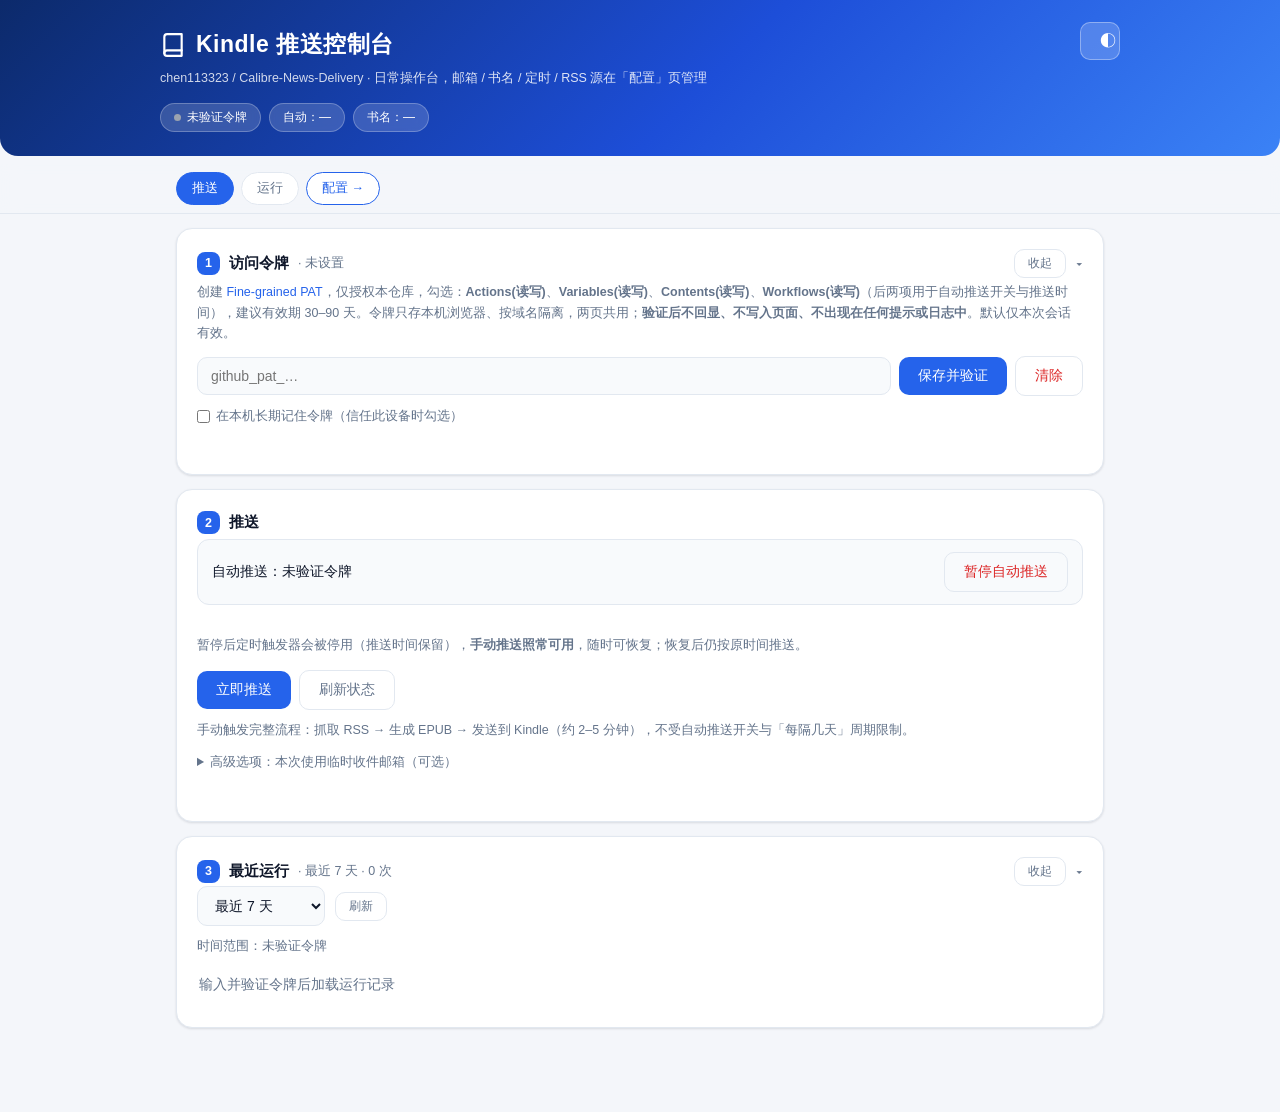
==== commit 68d55752: "控制台拆分: 操作台 + 独立配置页 + 自动推送暂停恢复 + 共享样式与逻辑" ====
--- a/index.html
+++ b/index.html
@@ -4,181 +4,18 @@
 <meta charset="utf-8">
 <meta name="viewport" content="width=device-width, initial-scale=1">
 <title>Kindle 推送控制台</title>
-<style>
-:root{
-  --bg:#f4f6fa; --card:#ffffff; --text:#0f172a; --text2:#64748b;
-  --primary:#2563eb; --primary-h:#1d4ed8; --ok:#16a34a; --bad:#dc2626; --warn:#d97706;
-  --line:#e2e8f0; --chip:#eef2ff; --input-bg:#f8fafc;
-  --shadow:0 1px 3px rgba(15,23,42,.07),0 1px 2px rgba(15,23,42,.05);
-  --shadow-h:0 12px 28px -10px rgba(15,23,42,.18);
-}
-[data-theme=dark]{
-  --bg:#0b1220; --card:#141d30; --text:#e2e8f0; --text2:#8fa3bb;
-  --primary:#3b82f6; --primary-h:#60a5fa; --ok:#22c55e; --bad:#ef4444; --warn:#f59e0b;
-  --line:#27354e; --chip:#1b2a45; --input-bg:#0f1a2e;
-  --shadow:0 1px 3px rgba(0,0,0,.35); --shadow-h:0 12px 28px -10px rgba(0,0,0,.55);
-}
-*{ box-sizing:border-box; margin:0; }
-body{ font-family:-apple-system,"PingFang SC","Microsoft YaHei","Segoe UI",sans-serif;
-  background:var(--bg); color:var(--text); line-height:1.65; padding:0 0 70px;
-  -webkit-font-smoothing:antialiased; transition:background .3s,color .3s; }
-.wrap{ max-width:680px; margin:0 auto; padding:0 16px; }
-
-.hero{ background:linear-gradient(135deg,#0c2a6b 0%,#1d4ed8 55%,#3b82f6 100%);
-  color:#fff; padding:30px 16px 26px; border-radius:0 0 28px 28px; margin-bottom:8px; }
-.hero .wrap{ padding:0; position:relative; }
-.hero h1{ font-size:23px; font-weight:700; letter-spacing:.5px; display:flex; align-items:center; gap:10px; }
-.hero h1 svg{ flex-shrink:0; }
-.hero .sub{ font-size:12.5px; opacity:.85; margin-top:4px; }
-.hero .sub a{ color:#fff; opacity:.95; }
-.chips{ display:flex; gap:8px; flex-wrap:wrap; margin-top:14px; }
-.chip{ background:rgba(255,255,255,.16); backdrop-filter:blur(4px);
-  border:1px solid rgba(255,255,255,.25); border-radius:99px;
-  padding:4px 13px; font-size:12px; display:flex; align-items:center; gap:6px; }
-.chip .dot{ width:7px; height:7px; border-radius:50%; background:#9ca3af; flex-shrink:0; }
-.chip .dot.ok{ background:#4ade80; } .chip .dot.bad{ background:#f87171; }
-.chip .dot.run{ background:#fde047; animation:pulse 1.4s ease-in-out infinite; }
-@keyframes pulse{ 50%{ opacity:.3; } }
-.theme-btn{ position:absolute; top:-4px; right:0; background:rgba(255,255,255,.18);
-  border:1px solid rgba(255,255,255,.35); border-radius:10px; color:#fff;
-  width:38px; height:38px; cursor:pointer; font-size:16px; line-height:1; }
-.theme-btn:hover{ background:rgba(255,255,255,.3); }
-
-.card{ background:var(--card); border:1px solid var(--line); border-radius:16px;
-  padding:20px; margin:14px 0; box-shadow:var(--shadow); transition:box-shadow .25s; }
-.card:hover{ box-shadow:var(--shadow-h); }
-.card h2{ font-size:15px; font-weight:600; margin-bottom:4px; display:flex; align-items:center; gap:9px; }
-.num{ background:var(--primary); color:#fff; width:23px; height:23px; border-radius:8px;
-  font-size:12.5px; display:inline-flex; align-items:center; justify-content:center; flex-shrink:0; }
-.hint{ color:var(--text2); font-size:12.5px; margin:4px 0 12px; }
-.hint a{ color:var(--primary); }
-.row{ display:flex; gap:8px; flex-wrap:wrap; align-items:center; }
-input[type=text],input[type=password],input[type=email],input[type=time],select{
-  flex:1 1 170px; border:1px solid var(--line); background:var(--input-bg); color:var(--text);
-  border-radius:10px; padding:10px 13px; font-size:14px; min-width:0;
-  font-family:inherit; transition:border .2s,box-shadow .2s; }
-input[type=time]{ flex:0 1 130px; }
-select{ flex:0 1 auto; cursor:pointer; }
-input:focus,select:focus{ outline:none; border-color:var(--primary); box-shadow:0 0 0 3px rgba(37,99,235,.15); }
-button{ border:0; border-radius:10px; background:var(--primary); color:#fff; font-size:13.5px;
-  padding:10px 19px; cursor:pointer; white-space:nowrap; font-weight:500;
-  transition:background .15s,transform .1s; }
-button:hover{ background:var(--primary-h); }
-button:active{ transform:scale(.97); }
-button:disabled{ background:#9aa7b8; cursor:not-allowed; transform:none; }
-button.ghost{ background:transparent; color:var(--text2); border:1px solid var(--line); }
-button.ghost:hover{ background:var(--chip); color:var(--text); }
-button.danger{ background:transparent; color:var(--bad); border:1px solid var(--line); }
-button.danger:hover{ background:rgba(220,38,38,.08); border-color:var(--bad); }
-button.solid-danger{ background:var(--bad); }
-button.solid-danger:hover{ background:#b91c1c; }
-
-.msg{ font-size:13px; margin-top:10px; min-height:18px; }
-.msg.ok{ color:var(--ok); } .msg.bad{ color:var(--bad); } .msg.warn{ color:var(--warn); }
-
-.field{ padding:12px 0; border-top:1px solid var(--line); }
-.field:first-child{ border-top:0; padding-top:0; }
-.field>label{ display:block; font-size:13px; font-weight:500; margin-bottom:6px; }
-.field .cur{ font-size:12.5px; color:var(--text2); margin-bottom:8px; word-break:break-all; }
-
-.collapse-head{ display:flex; align-items:center; gap:10px; cursor:pointer; }
-.collapse-head h2{ flex:1; min-width:0; margin-bottom:0; }
-.collapse-summary{ font-size:12px; font-weight:400; color:var(--text2);
-  overflow:hidden; text-overflow:ellipsis; white-space:nowrap; min-width:0; }
-.collapse-head .arrow{ color:var(--text2); font-size:13px; transition:transform .25s; flex-shrink:0; }
-.card.collapsed .arrow{ transform:rotate(-90deg); }
-.card.collapsed .card-body{ display:none; }
-.card.collapsed{ padding:15px 20px; }
-button.mini{ padding:5px 13px; font-size:12px; flex-shrink:0; }
-
-.feedrow{ display:flex; gap:7px; margin-bottom:7px; align-items:center; }
-.feedrow input{ flex:1 1 110px; border:1px solid var(--line); background:var(--input-bg); color:var(--text);
-  border-radius:9px; padding:8px 11px; font-size:13px; min-width:0; }
-.feedrow input:focus{ outline:none; border-color:var(--primary); box-shadow:0 0 0 3px rgba(37,99,235,.13); }
-.feedrow .ft{ flex:0 0 126px; }
-.feedrow .fx{ background:transparent; color:var(--bad); border:1px solid var(--line);
-  padding:7px 12px; font-size:15px; flex-shrink:0; border-radius:9px; cursor:pointer; }
-.feedrow .fx:hover{ background:rgba(220,38,38,.08); border-color:var(--bad); }
-
-ul.runs{ list-style:none; padding:0; }
-ul.runs li{ display:flex; align-items:center; gap:10px; padding:11px 2px;
-  border-top:1px solid var(--line); font-size:13.5px; flex-wrap:wrap; }
-ul.runs li:first-child{ border-top:0; }
-.badge{ padding:3px 11px; border-radius:99px; font-size:11.5px; color:#fff; flex-shrink:0; font-weight:500; }
-.b-ok{ background:var(--ok); } .b-bad{ background:var(--bad); }
-.b-run{ background:var(--primary); animation:pulse 1.4s ease-in-out infinite; }
-.b-wait{ background:var(--warn); } .b-skip{ background:#888780; }
-.r-time{ color:var(--text2); font-size:12.5px; }
-.r-name{ flex:1 1 100%; color:var(--text2); font-size:12.5px; overflow:hidden; text-overflow:ellipsis; white-space:nowrap; }
-a{ color:var(--primary); text-decoration:none; }
-a:hover{ text-decoration:underline; }
-label.opt{ font-size:12.5px; color:var(--text2); display:flex; align-items:center; gap:6px; margin-top:10px; cursor:pointer; }
-label.opt input{ accent-color:var(--primary); }
-
-.skeleton{ height:14px; border-radius:6px; margin:12px 0;
-  background:linear-gradient(90deg,var(--chip) 25%,var(--line) 50%,var(--chip) 75%);
-  background-size:200% 100%; animation:shimmer 1.3s infinite; }
-@keyframes shimmer{ to{ background-position:-200% 0; } }
-
-.quicknav{ position:sticky; top:0; z-index:50;
-  background:rgba(244,246,250,.92); backdrop-filter:blur(10px);
-  border-bottom:1px solid var(--line); padding:8px 0; margin-top:6px; }
-[data-theme=dark] .quicknav{ background:rgba(11,18,32,.92); }
-.quicknav .wrap{ display:flex; gap:7px; overflow-x:auto; scrollbar-width:none; }
-.quicknav .wrap::-webkit-scrollbar{ display:none; }
-.quicknav a{ flex-shrink:0; font-size:12.5px; padding:5px 15px; border-radius:99px;
-  border:1px solid var(--line); color:var(--text2); background:var(--card);
-  text-decoration:none; white-space:nowrap; transition:all .2s; }
-.quicknav a:hover{ color:var(--primary); border-color:var(--primary); text-decoration:none; }
-.quicknav a.active{ background:var(--primary); border-color:var(--primary); color:#fff; }
-section.card[id]{ scroll-margin-top:70px; }
-
-.stopbar{ display:none; margin-top:14px; padding:12px 14px; border-radius:12px;
-  border:1px solid var(--warn); background:rgba(217,119,6,.08);
-  font-size:13px; align-items:center; gap:10px; flex-wrap:wrap; }
-.stopbar.show{ display:flex; }
-.stopbar .txt{ flex:1 1 200px; min-width:0; }
-details.adv{ margin-top:12px; }
-details.adv summary{ cursor:pointer; font-size:12.5px; color:var(--text2); user-select:none; }
-details.adv summary:hover{ color:var(--primary); }
-details.adv .adv-body{ margin-top:10px; }
-.runbar{ display:flex; gap:10px; align-items:center; flex-wrap:wrap; margin-bottom:6px; }
-.runbar .scope{ font-size:12.5px; color:var(--text2); flex:1 1 100%; }
-.empty{ color:var(--text2); font-size:13px; padding:8px 0; }
-
-.toast{ position:fixed; right:18px; bottom:18px; z-index:99; max-width:320px;
-  background:var(--card); color:var(--text); border:1px solid var(--line); border-left:4px solid var(--primary);
-  border-radius:12px; box-shadow:var(--shadow-h); padding:12px 16px; font-size:13.5px;
-  opacity:0; transform:translateY(12px); transition:opacity .3s,transform .3s; }
-.toast.show{ opacity:1; transform:translateY(0); }
-.toast.t-ok{ border-left-color:var(--ok); } .toast.t-bad{ border-left-color:var(--bad); } .toast.t-warn{ border-left-color:var(--warn); }
-@media(max-width:520px){
-  .hero{ padding:24px 16px 20px; border-radius:0 0 20px 20px; }
-  .card{ padding:16px; border-radius:14px; }
-  .card.collapsed{ padding:13px 16px; }
-  .feedrow .ft{ flex:1 1 100%; }
-  .toast{ left:16px; right:16px; max-width:none; }
-  input[type=time]{ flex:1 1 120px; }
-}
-@media(min-width:900px){
-  .wrap{ max-width:960px; }
-  .hero{ padding:26px 20px 24px; border-radius:0 0 18px 18px; }
-  .collapse-summary{ font-size:12.5px; }
-  .toast{ right:max(18px,calc((100vw - 960px)/2 + 18px)); }
-}
-</style>
+<link rel="stylesheet" href="console.css">
 </head>
 <body>
 <div class="hero">
   <div class="wrap">
     <button class="theme-btn" id="theme-toggle" title="切换深浅主题">◐</button>
     <h1><svg width="26" height="26" viewBox="0 0 24 24" fill="none" stroke="currentColor" stroke-width="2" stroke-linecap="round" stroke-linejoin="round"><path d="M4 19.5A2.5 2.5 0 0 1 6.5 17H20"/><path d="M6.5 2H20v20H6.5A2.5 2.5 0 0 1 4 19.5v-15A2.5 2.5 0 0 1 6.5 2z"/></svg>Kindle 推送控制台</h1>
-    <div class="sub"><a href="https://github.com/chen113323/Calibre-News-Delivery" target="_blank" rel="noopener">chen113323 / Calibre-News-Delivery</a> · 定时推送以「3 · 推送设置」中的时间为准</div>
+    <div class="sub"><a href="https://github.com/chen113323/Calibre-News-Delivery" target="_blank" rel="noopener">chen113323 / Calibre-News-Delivery</a> · 日常操作台，邮箱 / 书名 / 定时 / RSS 源在「配置」页管理</div>
     <div class="chips">
       <span class="chip"><span class="dot" id="hero-dot"></span><span id="hero-status">未验证</span></span>
+      <span class="chip" id="chip-sched">自动：—</span>
       <span class="chip" id="chip-title">书名：—</span>
-      <span class="chip" id="chip-feeds">源：—</span>
-      <span class="chip" id="chip-sched">定时：—</span>
     </div>
   </div>
 </div>
@@ -186,9 +23,8 @@
 <nav class="quicknav">
   <div class="wrap">
     <a href="#sec-dispatch">推送</a>
-    <a href="#sec-config">推送设置</a>
-    <a href="#sec-feeds">RSS 源</a>
     <a href="#sec-runs">运行</a>
+    <a class="ext" href="settings.html">配置 →</a>
   </div>
 </nav>
 
@@ -201,7 +37,7 @@
     <span class="arrow">▾</span>
   </div>
   <div class="card-body">
-    <p class="hint">创建 <a href="https://github.com/settings/personal-access-tokens/new" target="_blank" rel="noopener">Fine-grained PAT</a>，仅授权本仓库，勾选：<b>Actions(读写)</b>、<b>Variables(读写)</b>、<b>Contents(读写)</b>、<b>Workflows(读写)</b>（后两项用于修改推送时间），建议有效期 30–90 天。令牌只存本机浏览器、按域名隔离；<b>输入后不回显、不写入页面、不出现在任何提示或日志中</b>。默认仅本次会话有效。</p>
+    <p class="hint">创建 <a href="https://github.com/settings/personal-access-tokens/new" target="_blank" rel="noopener">Fine-grained PAT</a>，仅授权本仓库，勾选：<b>Actions(读写)</b>、<b>Variables(读写)</b>、<b>Contents(读写)</b>、<b>Workflows(读写)</b>（后两项用于自动推送开关与推送时间），建议有效期 30–90 天。令牌只存本机浏览器、按域名隔离，两页共用；<b>验证后不回显、不写入页面、不出现在任何提示或日志中</b>。默认仅本次会话有效。</p>
     <div class="row">
       <input type="password" id="token" placeholder="github_pat_…" autocomplete="new-password" spellcheck="false">
       <button id="save-token">保存并验证</button>
@@ -213,93 +49,37 @@
 </section>
 
 <section class="card" id="sec-dispatch">
-  <h2><span class="num">2</span>手动推送</h2>
-  <p class="hint">立即触发完整流程：抓取 RSS → 生成 EPUB → 发送到 Kindle（约 2–5 分钟）。手动推送不受「每隔几天」周期限制。</p>
+  <h2><span class="num">2</span>推送</h2>
+
+  <div class="switch-row" id="auto-row">
+    <span class="txt" id="auto-line">自动推送：读取中…</span>
+    <button class="danger" id="btn-auto" disabled>暂停自动推送</button>
+  </div>
+  <div class="msg" id="auto-msg"></div>
+  <p class="hint" style="margin:2px 0 14px;">暂停后定时触发器会被停用（推送时间保留），<b>手动推送照常可用</b>，随时可恢复；恢复后仍按原时间推送。</p>
+
   <div class="row">
     <button id="btn-dispatch">立即推送</button>
     <button class="ghost" id="btn-refresh">刷新状态</button>
   </div>
+  <p class="hint" style="margin:10px 0 0;">手动触发完整流程：抓取 RSS → 生成 EPUB → 发送到 Kindle（约 2–5 分钟），不受自动推送开关与「每隔几天」周期限制。</p>
   <details class="adv" id="adv-email">
     <summary>高级选项：本次使用临时收件邮箱（可选）</summary>
     <div class="adv-body">
-      <div class="row">
-        <input type="email" id="temp-email" placeholder="临时收件邮箱，仅本次推送生效">
-      </div>
-      <p class="hint" style="margin-bottom:0;">留空则使用「3 · 推送设置」里的默认邮箱；临时邮箱不会改变默认配置，也不会被保存。</p>
+      <div class="row"><input type="email" id="temp-email" placeholder="临时收件邮箱，仅本次推送生效"></div>
+      <p class="hint" style="margin-bottom:0;">留空则使用配置页里的默认邮箱；临时邮箱不会改变默认配置，也不会被保存。</p>
     </div>
   </details>
   <div class="stopbar" id="stopbar">
     <span class="txt" id="stopbar-text">检测到有推送正在进行</span>
-    <button class="solid-danger mini" id="btn-stop">停止推送</button>
+    <button class="solid-danger mini" id="btn-stop">取消本次运行</button>
   </div>
   <div class="msg" id="dispatch-msg"></div>
 </section>
 
-<section class="card collapsed" id="sec-config">
-  <div class="collapse-head" data-toggle="sec-config">
-    <h2><span class="num">3</span>推送设置<span class="collapse-summary" id="config-summary"> · 读取中…</span></h2>
-    <button class="ghost mini" data-btn="sec-config">编辑</button>
-    <span class="arrow">▾</span>
-  </div>
-  <div class="card-body">
-    <div class="field">
-      <label>收件邮箱</label>
-      <div class="cur" id="cur-email">当前邮箱：未读取</div>
-      <div class="row">
-        <input type="email" id="new-email" placeholder="收件邮箱，如 yourname@kindle.cn">
-        <button id="save-email">保存邮箱</button>
-      </div>
-      <div class="msg" id="email-msg"></div>
-    </div>
-    <div class="field">
-      <label>书名</label>
-      <div class="cur" id="cur-title">当前书名：未读取</div>
-      <div class="row">
-        <input type="text" id="new-title" placeholder="书名，如 我的早报（留空并保存=恢复默认）">
-        <button id="save-title">保存书名</button>
-      </div>
-      <div class="msg" id="title-msg"></div>
-    </div>
-    <div class="field">
-      <label>推送时间</label>
-      <div class="cur" id="sched-cur">当前定时：未读取</div>
-      <div class="row">
-        <select id="sched-freq">
-          <option value="daily">每天</option>
-          <option value="every3">每隔 3 天</option>
-          <option value="every7">每隔 7 天</option>
-        </select>
-        <input type="time" id="sched-time" value="07:30">
-        <button id="save-sched">保存时间</button>
-      </div>
-      <p class="hint" style="margin-bottom:0;">时间为<b>北京时间</b>，精确到分钟。每隔 3 天＝每月 1/4/7/10… 日；每隔 7 天＝每周与设置日相同的星期。保存会直接改写仓库 workflow 的 cron（需 Contents 与 Workflows 写权限），下一次推送起生效。</p>
-      <div class="msg" id="sched-msg"></div>
-    </div>
-  </div>
-</section>
-
-<section class="card collapsed" id="sec-feeds">
-  <div class="collapse-head" data-toggle="sec-feeds">
-    <h2><span class="num">4</span>RSS 源配置<span class="collapse-summary" id="feeds-summary"> · 默认 7 个</span></h2>
-    <button class="ghost mini" data-btn="sec-feeds">编辑</button>
-    <span class="arrow">▾</span>
-  </div>
-  <div class="card-body">
-    <p class="hint">自定义每日推送的 RSS 源（支持 RSSHub 路由与原生 RSS），保存后下一次推送生效；「恢复默认」清除自定义，回退内置的人民日报+半月谈源。源越多运行越慢，建议 ≤30 个。</p>
-    <div class="hint" id="feed-status">读取中…</div>
-    <div id="feed-rows"></div>
-    <div class="row" style="margin-top:12px;">
-      <button class="ghost" id="add-feed">＋ 添加一行</button>
-      <button id="save-feeds">保存源列表</button>
-      <button class="ghost" id="reset-feeds">恢复默认</button>
-    </div>
-    <div class="msg" id="feeds-msg"></div>
-  </div>
-</section>
-
 <section class="card" id="sec-runs">
   <div class="collapse-head" data-toggle="sec-runs">
-    <h2><span class="num">5</span>最近运行<span class="collapse-summary" id="runs-summary"> · 读取中…</span></h2>
+    <h2><span class="num">3</span>最近运行<span class="collapse-summary" id="runs-summary"> · 读取中…</span></h2>
     <button class="ghost mini" data-btn="sec-runs">收起</button>
     <span class="arrow">▾</span>
   </div>
@@ -320,649 +100,7 @@
 </section>
 
 </div>
-
-<script>
-(function(){
-'use strict';
-
-/* ========== 常量与状态 ========== */
-var OWNER='chen113323', REPO='Calibre-News-Delivery', WF='calibre-news.yml', BR='master';
-var TK_KEY='wml_console_token';
-var WEEK=['日','一','二','三','四','五','六'];
-var RANGES={'1':'最近 24 小时','3':'最近 3 天','7':'最近 7 天','30':'最近 30 天','0':'全部记录'};
-var DEFAULT_TITLE='人民日报与半月谈';
-var DEFAULT_FEEDS=[
- ['人民日报电子版','https://rsshub.ktachibana.party/people/paper'],
- ['半月谈·今日谈','https://rsshub.ktachibana.party/banyuetan/jinritan'],
- ['半月谈·时政讲解','https://rsshub.ktachibana.party/banyuetan/shizhengjiangjie'],
- ['半月谈·评论','https://rsshub.ktachibana.party/banyuetan/banyuetanpinglun'],
- ['半月谈·基层治理','https://rsshub.ktachibana.party/banyuetan/jicengzhili'],
- ['半月谈·文化','https://rsshub.ktachibana.party/banyuetan/wenhua'],
- ['半月谈·教育','https://rsshub.ktachibana.party/banyuetan/jiaoyu']
-];
-var state={
-  token:'', persist:false, verified:false,
-  runs:[], range:'7', runningRun:null,
-  email:'', title:DEFAULT_TITLE, feeds:[], feedsCustom:false, schedule:null
-};
-
-/* ========== 基础工具 ========== */
-function $(id){ return document.getElementById(id); }
-function esc(s){ return String(s==null?'':s).replace(/[&<>"']/g,function(c){
-  return {'&':'&amp;','<':'&lt;','>':'&gt;','"':'&quot;',"'":'&#39;'}[c]; }); }
-function pad(n){ return String(n).padStart(2,'0'); }
-function sleep(ms){ return new Promise(function(r){ setTimeout(r,ms); }); }
-function toast(text,type){
-  var t=document.createElement('div'); t.className='toast t-'+(type||'');
-  t.textContent=text; document.body.appendChild(t);
-  requestAnimationFrame(function(){ t.classList.add('show'); });
-  setTimeout(function(){ t.classList.remove('show'); setTimeout(function(){ t.remove(); },320); },3800);
-}
-function setMsg(id,text,cls){ var el=$(id); if(el){ el.textContent=text||''; el.className='msg '+(cls||''); } }
-function busy(btn,txt){ if(!btn) return; btn.disabled=true; btn.dataset.old=btn.textContent; btn.textContent=txt; }
-function unbusy(btn){ if(!btn) return; btn.disabled=false; if(btn.dataset.old) btn.textContent=btn.dataset.old; }
-function fmtTime(s){ return new Date(s).toLocaleString('zh-CN',{timeZone:'Asia/Shanghai',month:'2-digit',day:'2-digit',hour:'2-digit',minute:'2-digit',hour12:false}); }
-function bjNow(){
-  var d=new Date(Date.now()+8*3600*1000);
-  return {y:d.getUTCFullYear(),m:d.getUTCMonth(),day:d.getUTCDate(),dow:d.getUTCDay()};
-}
-function b64encode(str){
-  var bytes=new TextEncoder().encode(str), bin='', i;
-  for(i=0;i<bytes.length;i++){ bin+=String.fromCharCode(bytes[i]); }
-  return btoa(bin);
-}
-function b64decode(b64){
-  var bin=atob(String(b64).replace(/\s/g,''));
-  var bytes=Uint8Array.from(bin,function(c){ return c.charCodeAt(0); });
-  return new TextDecoder().decode(bytes);
-}
-
-/* ========== 令牌存储（不落 DOM、不回显） ========== */
-function readStoredToken(){
-  var s=sessionStorage.getItem(TK_KEY), l=localStorage.getItem(TK_KEY);
-  state.persist=!!l;
-  return s||l||'';
-}
-function storeToken(t,persist){
-  if(persist){ localStorage.setItem(TK_KEY,t); sessionStorage.removeItem(TK_KEY); }
-  else{ sessionStorage.setItem(TK_KEY,t); localStorage.removeItem(TK_KEY); }
-  state.persist=persist;
-}
-function wipeToken(){ sessionStorage.removeItem(TK_KEY); localStorage.removeItem(TK_KEY); }
-
-/* ========== GitHub API 封装 ========== */
-async function api(path,opts,allow404){
-  opts=opts||{};
-  var headers=Object.assign({'Accept':'application/vnd.github+json'},opts.headers||{});
-  if(state.token){ headers['Authorization']='Bearer '+state.token; }
-  var r=await fetch('https://api.github.com'+path,Object.assign({},opts,{headers:headers}));
-  if(r.status===401) throw new Error('令牌无效或已过期');
-  if(r.status===404){
-    if(allow404) return null;
-    throw new Error('资源不存在或 PAT 缺少对应权限（HTTP 404）');
-  }
-  if(r.status===403) throw new Error('权限不足或被限流：请核对 PAT 的 Actions/Variables/Contents/Workflows 权限（HTTP 403）');
-  if(!r.ok) throw new Error('GitHub API 错误 HTTP '+r.status);
-  return r.status===204?null:r.json();
-}
-function getVar(name){ return api('/repos/'+OWNER+'/'+REPO+'/actions/variables/'+name,{},true); }
-function putVar(name,value){
-  return api('/repos/'+OWNER+'/'+REPO+'/actions/variables/'+name,{
-    method:'PUT',headers:{'Content-Type':'application/json'},
-    body:JSON.stringify({name:name,value:value})
-  });
-}
-function delVar(name){ return api('/repos/'+OWNER+'/'+REPO+'/actions/variables/'+name,{method:'DELETE'},true); }
-async function getWorkflow(){
-  var d=await api('/repos/'+OWNER+'/'+REPO+'/contents/.github/workflows/'+WF+'?ref='+BR);
-  return {sha:d.sha,text:b64decode(d.content)};
-}
-
-/* ========== 折叠控制器（统一） ========== */
-var COLLAPSE={};
-function registerCollapsible(id,opts){
-  COLLAPSE[id]=opts||{};
-  var card=$(id), head=card.querySelector('.collapse-head'), btn=card.querySelector('[data-btn]');
-  head.addEventListener('click',function(e){
-    if(e.target.closest('button')) return;
-    setCollapsed(id,!card.classList.contains('collapsed'));
-  });
-  if(btn){ btn.addEventListener('click',function(e){
-    e.stopPropagation();
-    setCollapsed(id,!card.classList.contains('collapsed'));
-  }); }
-}
-function setCollapsed(id,on){
-  var card=$(id); if(!card) return;
-  card.classList.toggle('collapsed',on);
-  var btn=card.querySelector('[data-btn]'), o=COLLAPSE[id]||{};
-  if(btn){ btn.textContent=on?(o.closedText||'展开'):(o.openText||'收起'); }
-  if(!on && o.onExpand){ o.onExpand(); }
-  requestAnimationFrame(updateNavActive);
-}
-
-/* ========== 主题 ========== */
-function applyTheme(t){ document.documentElement.dataset.theme=t; localStorage.setItem('wml_theme',t); }
-
-/* ========== 运行记录 ========== */
-function badge(st,con){
-  if(con==='success') return '<span class="badge b-ok">成功</span>';
-  if(con==='failure'||con==='timed_out') return '<span class="badge b-bad">失败</span>';
-  if(con==='cancelled'||con==='skipped') return '<span class="badge b-skip">'+(con==='cancelled'?'已停止':'跳过')+'</span>';
-  if(st==='in_progress') return '<span class="badge b-run">运行中</span>';
-  return '<span class="badge b-wait">排队中</span>';
-}
-function evName(e){ return e==='schedule'?'定时':'手动'; }
-function filteredRuns(){
-  if(state.range==='0') return state.runs;
-  var cutoff=Date.now()-parseInt(state.range,10)*86400000;
-  return state.runs.filter(function(r){ return new Date(r.created_at).getTime()>=cutoff; });
-}
-function renderRuns(){
-  var list=$('runs'), arr=filteredRuns();
-  list.innerHTML='';
-  if(!state.verified){
-    list.innerHTML='<li class="empty" style="border:0;">输入并验证令牌后加载运行记录</li>';
-  }else if(!arr.length){
-    list.innerHTML='<li class="empty" style="border:0;">该时间范围内没有运行记录，可切换更大的时间范围</li>';
-  }else{
-    arr.forEach(function(r){
-      var li=document.createElement('li');
-      var running=r.status!=='completed';
-      li.innerHTML=badge(r.status,r.conclusion)
-        +'<span>'+evName(r.event)+'</span>'
-        +'<span class="r-time">'+esc(fmtTime(r.created_at))+'</span>'
-        +'<a href="'+esc(r.html_url)+'" target="_blank" rel="noopener">详情</a>'
-        +(running?'<button class="danger mini" data-stop="'+r.id+'">停止</button>':'')
-        +'<div class="r-name"></div>';
-      li.querySelector('.r-name').textContent=r.display_title||r.name||'';
-      list.appendChild(li);
-    });
-  }
-  var scope=$('run-scope');
-  if(!state.verified){ scope.textContent='时间范围：未验证令牌'; }
-  else if(!arr.length){ scope.textContent='时间范围：'+RANGES[state.range]+' · 0 条（北京时间）'; }
-  else{
-    var first=arr[arr.length-1].created_at, last=arr[0].created_at;
-    scope.textContent='时间范围：'+RANGES[state.range]+' · 共 '+arr.length+' 条 · 覆盖 '
-      +fmtTime(first)+' 至 '+fmtTime(last)+'（北京时间）';
-  }
-  var latest=state.runs[0];
-  var sum=RANGES[state.range]+' · '+arr.length+' 次';
-  if(latest){
-    sum+=' · 最近'+(latest.conclusion==='success'?'成功':latest.conclusion==='failure'?'失败':latest.status==='completed'?'结束':'进行中')
-      +' '+fmtTime(latest.created_at);
-  }
-  $('runs-summary').textContent=' · '+sum;
-  state.runningRun=state.runs.filter(function(r){ return r.status!=='completed'; })[0]||null;
-  renderStopbar();
-  updateHero();
-}
-async function loadRuns(){
-  if(!state.verified){ renderRuns(); return; }
-  var data=await api('/repos/'+OWNER+'/'+REPO+'/actions/runs?per_page=100');
-  state.runs=data.workflow_runs||[];
-  renderRuns();
-}
-function updateHero(){
-  var dot=$('hero-dot'), st=$('hero-status'), latest=state.runs[0];
-  if(!state.verified){ dot.className='dot'; st.textContent='未验证令牌'; return; }
-  if(!latest){ dot.className='dot'; st.textContent='暂无运行记录'; return; }
-  if(latest.status==='in_progress'){ dot.className='dot run'; st.textContent='正在推送…'; }
-  else if(latest.conclusion==='success'){ dot.className='dot ok'; st.textContent='最近推送成功 · '+fmtTime(latest.created_at); }
-  else if(latest.conclusion){ dot.className='dot bad'; st.textContent='最近推送'+(latest.conclusion==='failure'?'失败':'异常')+' · '+fmtTime(latest.created_at); }
-}
-function renderStopbar(){
-  var bar=$('stopbar'), r=state.runningRun;
-  if(!r){ bar.classList.remove('show'); return; }
-  bar.classList.add('show');
-  var mins=Math.max(0,Math.round((Date.now()-new Date(r.created_at).getTime())/60000));
-  $('stopbar-text').textContent='正在'+evName(r.event)+'推送 #'+r.id+'（已进行约 '+mins+' 分钟，'
-    +(r.status==='queued'?'排队中':'运行中')+'）。停止后 GitHub 会终止该次运行；若已进入发送步骤，邮件可能已发出。';
-}
-
-/* ========== 令牌验证与界面刷新 ========== */
-function setAuthenticated(ok){
-  state.verified=ok;
-  if(!ok){
-    state.runs=[]; state.runningRun=null; state.schedule=null;
-    state.email=''; state.title=DEFAULT_TITLE;
-    $('cur-email').textContent='当前邮箱：需验证令牌';
-    $('cur-title').textContent='当前书名：需验证令牌';
-    $('chip-title').textContent='书名：—';
-    $('chip-feeds').textContent='源：—';
-    $('chip-sched').textContent='定时：—';
-    $('sched-cur').textContent='当前定时：需验证令牌';
-    $('config-summary').textContent=' · 需验证令牌';
-    $('feed-status').textContent='输入令牌后可读取与保存自定义源（已载入默认源）';
-    renderFeeds(DEFAULT_FEEDS,false);
-  }
-  renderRuns();
-}
-async function refreshAll(){
-  var jobs=[
-    loadRuns().catch(function(e){ setMsg('auth-msg','运行记录加载失败：'+e.message,'bad'); }),
-    loadEmail().catch(function(e){ $('cur-email').textContent='当前邮箱：读取失败（'+e.message+'）'; }),
-    loadTitle().catch(function(e){ $('cur-title').textContent='当前书名：读取失败（'+e.message+'）'; }),
-    loadFeeds().catch(function(){}),
-    loadSchedule().catch(function(e){ $('sched-cur').textContent='当前定时：读取失败（'+e.message+'）'; })
-  ];
-  await Promise.all(jobs);
-  updateConfigSummary();
-}
-async function verifyToken(silent){
-  if(!state.token){ setAuthenticated(false); return false; }
-  try{
-    await api('/repos/'+OWNER+'/'+REPO);
-    setAuthenticated(true);
-    $('auth-summary').textContent=' · 有效'+(state.persist?'（长期记住）':'（仅本次会话）');
-    setMsg('auth-msg','令牌有效','ok');
-    $('token').value='';
-    $('token').placeholder='已保存令牌（不回显），点「管理」可更换或清除';
-    setCollapsed('sec-auth',true);
-    await refreshAll();
-    return true;
-  }catch(e){
-    setAuthenticated(false);
-    $('auth-summary').textContent=' · '+(silent?'已失效，请重新输入':'验证失败');
-    setMsg('auth-msg',(silent?'已保存的令牌不可用：':'')+e.message,'bad');
-    setCollapsed('sec-auth',false);
-    if(!silent) toast(e.message,'bad');
-    return false;
-  }
-}
-
-/* ========== 邮箱与书名 ========== */
-async function loadEmail(){
-  var v=await getVar('TO');
-  state.email=v?v.value:'';
-  $('cur-email').textContent=v?('当前邮箱：'+v.value):'当前邮箱：未设置（回退到 secrets.TO）';
-}
-async function loadTitle(){
-  var v=await getVar('BOOK_TITLE');
-  var t=v?v.value:DEFAULT_TITLE;
-  state.title=t;
-  $('cur-title').textContent=v?('当前书名：'+t):('当前书名：'+t+'（未自定义）');
-  $('chip-title').textContent='书名：'+t;
-}
-function updateConfigSummary(){
-  var parts=[];
-  parts.push(state.email||'默认邮箱');
-  parts.push(state.title);
-  if(state.schedule){ parts.push(scheduleText(state.schedule,true)); }
-  $('config-summary').textContent=' · '+parts.join(' · ');
-  $('config-summary').title=parts.join(' | ');
-}
-
-/* ========== 推送时间（读写 workflow cron） ========== */
-function scheduleText(sch,short){
-  if(!sch) return '未读取';
-  if(sch.freq==='every3') return (short?'每3天 ':'每 3 天（每月 1/4/7/10… 日）')+sch.time;
-  if(sch.freq==='every7') return (short?'每7天 ':'每 7 天（每周'+WEEK[sch.bjDow]+'）')+sch.time;
-  return '每天 '+sch.time;
-}
-function parseCron(expr){
-  var p=String(expr).trim().split(/\s+/);
-  if(p.length!==5) return null;
-  var um=parseInt(p[0],10), uh=parseInt(p[1],10);
-  if(isNaN(um)||isNaN(uh)||uh>23||um>59) return null;
-  var bh=(uh+8)%24;
-  var sch={freq:'daily',time:pad(bh)+':'+pad(um),bjDow:null};
-  if(p[2]==='*/3'){ sch.freq='every3'; }
-  else if(p[4]!=='*'){
-    var dow=parseInt(p[4],10);
-    if(!isNaN(dow)){
-      sch.freq='every7';
-      sch.bjDow=(dow+((uh+8)>=24?1:0))%7;
-    }
-  }
-  return sch;
-}
-function buildCron(freq,time){
-  var parts=time.split(':'), h=parseInt(parts[0],10), m=parseInt(parts[1],10);
-  var bj=bjNow();
-  var target=new Date(Date.UTC(bj.y,bj.m,bj.day,h,m)-8*3600*1000);
-  var um=target.getUTCMinutes(), uh=target.getUTCHours(), udow=target.getUTCDay();
-  var expr,desc;
-  if(freq==='every3'){ expr=um+' '+uh+' */3 * *'; desc='每3天（每月1/4/7/10…日）'; }
-  else if(freq==='every7'){ expr=um+' '+uh+' * * '+udow; desc='每7天（每周'+WEEK[bj.dow]+'，北京时间）'; }
-  else{ expr=um+' '+uh+' * * *'; desc='每天'; }
-  return {expr:expr,desc:desc,utcText:'UTC '+pad(uh)+':'+pad(um)};
-}
-function renderSchedule(){
-  var sch=state.schedule;
-  if(!sch){ $('sched-cur').textContent='当前定时：读取失败或无法解析'; return; }
-  $('sched-freq').value=sch.freq;
-  $('sched-time').value=sch.time;
-  $('sched-cur').textContent='当前定时：'+scheduleText(sch,false)+'（北京时间）';
-  $('chip-sched').textContent='定时：'+scheduleText(sch,true);
-}
-async function loadSchedule(){
-  var f=await getWorkflow();
-  var m=f.text.match(/- cron: '([^']*)'/);
-  if(!m) throw new Error('workflow 中未找到 cron 配置');
-  var sch=parseCron(m[1]);
-  if(!sch) throw new Error('cron 表达式无法解析：'+m[1]);
-  state.schedule=sch;
-  renderSchedule();
-  updateConfigSummary();
-}
-async function saveSchedule(){
-  if(!state.verified){ setMsg('sched-msg','请先在「1」中保存并验证令牌','bad'); return; }
-  var freq=$('sched-freq').value, time=$('sched-time').value;
-  if(!/^([01]\d|2[0-3]):[0-5]\d$/.test(time)){
-    setMsg('sched-msg','请输入有效时间（HH:MM，24 小时制）','bad'); return;
-  }
-  var btn=$('save-sched'); busy(btn,'保存中…'); setMsg('sched-msg','');
-  try{
-    var built=buildCron(freq,time);
-    var f=await getWorkflow();
-    var re=/([ \t]*)- cron: '[^']*'[^\n]*/;
-    var match=f.text.match(re);
-    if(!match) throw new Error('未在 workflow 中定位到 cron 行，未做任何修改');
-    var newline=match[1]+"- cron: '"+built.expr+"'   # "+built.utcText+' = 北京 '+time+'（'+built.desc+'）';
-    var updated=f.text.replace(re,newline);
-    if(updated===f.text) throw new Error('cron 行替换失败，未做任何修改');
-    await api('/repos/'+OWNER+'/'+REPO+'/contents/.github/workflows/'+WF,{
-      method:'PUT',headers:{'Content-Type':'application/json'},
-      body:JSON.stringify({
-        message:'更新推送时间：'+built.desc+' 北京 '+time,
-        content:b64encode(updated),sha:f.sha
-      })
-    });
-    state.schedule=parseCron(built.expr);
-    renderSchedule(); updateConfigSummary();
-    setMsg('sched-msg','已保存 ✓ '+built.desc+' '+time+'（北京时间），cron 已同步为 '+built.expr+'，下一次推送起生效','ok');
-    toast('推送时间已更新','ok');
-  }catch(e){
-    setMsg('sched-msg','保存失败：'+e.message+'。若提示权限不足，请为 PAT 补勾 Contents(读写) 与 Workflows(读写) 后重试；原定时未被修改。','bad');
-    toast('推送时间保存失败','bad');
-  }
-  unbusy(btn);
-}
-
-/* ========== RSS 源 ========== */
-function feedRow(t,u){
-  var div=document.createElement('div'); div.className='feedrow';
-  div.innerHTML='<input class="ft" placeholder="栏目名"><input class="fu" placeholder="RSS 地址 https://…"><button class="fx" title="删除该行">×</button>';
-  div.querySelector('.ft').value=t||'';
-  div.querySelector('.fu').value=u||'';
-  div.querySelector('.fx').addEventListener('click',function(){
-    if($('feed-rows').children.length>1){ div.remove(); }
-    else{ setMsg('feeds-msg','至少保留一行','warn'); }
-  });
-  return div;
-}
-function renderFeeds(arr,custom){
-  state.feeds=arr; state.feedsCustom=custom;
-  var box=$('feed-rows'); box.innerHTML='';
-  arr.forEach(function(p){ box.appendChild(feedRow(p[0],p[1])); });
-  $('feed-status').textContent=custom?('自定义源 · '+arr.length+' 个'):('内置默认源 · '+arr.length+' 个');
-  $('chip-feeds').textContent='源：'+(custom?'自定义 ':'默认 ')+arr.length+' 个';
-  $('feeds-summary').textContent=' · '+(custom?'自定义 ':'默认 ')+arr.length+' 个';
-  $('feeds-summary').title=arr.map(function(x){ return x[0]; }).join('、');
-}
-async function loadFeeds(){
-  if(!state.verified){ renderFeeds(DEFAULT_FEEDS,false); return; }
-  try{
-    var v=await getVar('FEEDS');
-    if(v){
-      var parsed=JSON.parse(v.value);
-      if(Array.isArray(parsed)&&parsed.length){
-        renderFeeds(parsed.map(function(x){ return [x.title||'',x.url||'']; }),true);
-        return;
-      }
-    }
-    renderFeeds(DEFAULT_FEEDS,false);
-  }catch(e){
-    renderFeeds(DEFAULT_FEEDS,false);
-    $('feed-status').textContent='读取自定义源失败（'+e.message+'），已载入默认源';
-  }
-}
-async function saveFeeds(){
-  if(!state.verified){ setMsg('feeds-msg','请先保存并验证令牌','bad'); return; }
-  var rows=Array.prototype.slice.call(document.querySelectorAll('#feed-rows .feedrow')), arr=[], i;
-  for(i=0;i<rows.length;i++){
-    var t=rows[i].querySelector('.ft').value.trim(), u=rows[i].querySelector('.fu').value.trim();
-    if(!t&&!u) continue;
-    if(!t){ setMsg('feeds-msg','存在未填写栏目名的行','bad'); return; }
-    if(!/^https?:\/\//.test(u)){ setMsg('feeds-msg','RSS 地址必须以 http(s):// 开头：'+u,'bad'); return; }
-    arr.push({title:t,url:u});
-  }
-  if(!arr.length){ setMsg('feeds-msg','至少保留一个有效的 RSS 源','bad'); return; }
-  var btn=$('save-feeds'); busy(btn,'保存中…');
-  try{
-    await putVar('FEEDS',JSON.stringify(arr));
-    setMsg('feeds-msg','已保存 ✓ 共 '+arr.length+' 个源，下一次推送生效','ok');
-    toast('RSS 源已保存（'+arr.length+' 个）','ok');
-    renderFeeds(arr.map(function(x){ return [x.title,x.url]; }),true);
-    setCollapsed('sec-feeds',true);
-  }catch(e){ setMsg('feeds-msg','保存失败：'+e.message,'bad'); }
-  unbusy(btn);
-}
-async function resetFeeds(){
-  if(!state.verified){ setMsg('feeds-msg','请先保存并验证令牌','bad'); return; }
-  if(!confirm('确定恢复内置默认源吗？将清除你在网页上保存的自定义源列表。')) return;
-  try{
-    await delVar('FEEDS');
-    setMsg('feeds-msg','已恢复内置默认源，下一次推送生效','ok');
-    toast('已恢复默认源','warn');
-  }catch(e){ setMsg('feeds-msg','清除失败：'+e.message,'bad'); }
-  renderFeeds(DEFAULT_FEEDS,false);
-  setCollapsed('sec-feeds',true);
-}
-
-/* ========== 手动推送与停止 ========== */
-async function dispatch(){
-  if(!state.verified){ setMsg('dispatch-msg','请先在「1」中保存并验证令牌','bad'); return; }
-  var btn=$('btn-dispatch'); busy(btn,'触发中…'); setMsg('dispatch-msg','');
-  var temp=$('temp-email').value.trim();
-  if(temp&&temp.indexOf('@')<1){ setMsg('dispatch-msg','临时邮箱格式不正确','bad'); unbusy(btn); return; }
-  try{
-    await api('/repos/'+OWNER+'/'+REPO+'/actions/workflows/'+WF+'/dispatches',{
-      method:'POST',headers:{'Content-Type':'application/json'},
-      body:JSON.stringify({ref:BR,inputs:{to_email:temp}})
-    });
-    setMsg('dispatch-msg','已触发 ✓ 正在监控运行状态…'+(temp?'（本次发送到 '+temp+'）':''),'ok');
-    toast('推送已触发，约 2–5 分钟完成','ok');
-    pollNewRun(Date.now());
-  }catch(e){ setMsg('dispatch-msg','触发失败：'+e.message,'bad'); toast('触发失败','bad'); }
-  unbusy(btn);
-}
-function pollNewRun(start){
-  var n=0;
-  var timer=setInterval(async function(){
-    n++;
-    try{
-      var data=await api('/repos/'+OWNER+'/'+REPO+'/actions/runs?per_page=1');
-      var r=(data.workflow_runs||[])[0];
-      if(r&&new Date(r.created_at).getTime()>start-60000){
-        setMsg('dispatch-msg','运行 '+r.id+' · '+(r.conclusion||(r.status==='in_progress'?'运行中':'排队中')),'ok');
-        loadRuns().catch(function(){});
-        if(r.status==='completed'){
-          clearInterval(timer);
-          if(r.conclusion==='success'){ setMsg('dispatch-msg','推送完成 ✓ 请查收 Kindle','ok'); toast('推送完成，请查收 Kindle','ok'); }
-          else if(r.conclusion==='cancelled'){ setMsg('dispatch-msg','该次运行已被停止','warn'); }
-          else{ setMsg('dispatch-msg','运行失败：点「详情」查看日志，修复后可再次推送','warn'); toast('推送失败，请查看日志','bad'); }
-        }
-      }
-    }catch(e){ /* 忽略单次轮询错误 */ }
-    if(n>40){ clearInterval(timer); }
-  },15000);
-}
-async function cancelRun(id){
-  if(!state.verified){ setMsg('dispatch-msg','请先保存并验证令牌','bad'); return; }
-  if(!confirm('确定停止 run #'+id+' 这次推送吗？\nGitHub 会立即终止该次运行；若已进入发送步骤，邮件可能已发出。')) return;
-  var btn=$('btn-stop'); busy(btn,'停止中…');
-  setMsg('dispatch-msg','正在请求停止 run #'+id+' …','warn');
-  try{
-    await api('/repos/'+OWNER+'/'+REPO+'/actions/runs/'+id+'/cancel',{method:'POST'});
-    var i,r;
-    for(i=0;i<12;i++){
-      await sleep(4000);
-      r=await api('/repos/'+OWNER+'/'+REPO+'/actions/runs/'+id);
-      if(r.status==='completed'){
-        if(r.conclusion==='cancelled'){
-          setMsg('dispatch-msg','已停止 ✓ run #'+id+' 已取消，未完成的抓取与发送已终止','ok');
-          toast('推送已停止','ok');
-        }else{
-          setMsg('dispatch-msg','该次运行已结束，结果：'+r.conclusion,'warn');
-        }
-        await loadRuns().catch(function(){});
-        unbusy(btn);
-        return;
-      }
-    }
-    setMsg('dispatch-msg','停止请求已提交，GitHub 尚未确认结束，请稍后点「刷新状态」查看','warn');
-  }catch(e){
-    setMsg('dispatch-msg','停止失败：'+e.message,'bad');
-    toast('停止失败','bad');
-  }
-  unbusy(btn);
-  loadRuns().catch(function(){});
-}
-
-/* ========== 锚点导航（JS 计算定位 + 滚动高亮） ========== */
-var NAV_IDS=['sec-dispatch','sec-config','sec-feeds','sec-runs'];
-function navHeight(){ var n=document.querySelector('.quicknav'); return n?n.offsetHeight:0; }
-function setNavActive(id){
-  document.querySelectorAll('.quicknav a').forEach(function(a){
-    a.classList.toggle('active',a.getAttribute('href')==='#'+id);
-  });
-}
-function updateNavActive(){
-  var pos=window.scrollY+navHeight()+24, current=NAV_IDS[0], i;
-  for(i=0;i<NAV_IDS.length;i++){
-    var el=$(NAV_IDS[i]);
-    if(el&&el.offsetTop<=pos){ current=NAV_IDS[i]; }
-  }
-  var doc=document.documentElement;
-  if(window.scrollY+window.innerHeight>=doc.scrollHeight-8){ current=NAV_IDS[NAV_IDS.length-1]; }
-  setNavActive(current);
-}
-function initNav(){
-  document.querySelectorAll('.quicknav a').forEach(function(a){
-    a.addEventListener('click',function(e){
-      e.preventDefault();
-      var id=a.getAttribute('href').slice(1), el=$(id);
-      if(!el) return;
-      setCollapsed(id,false);
-      var y=el.getBoundingClientRect().top+window.scrollY-navHeight()-10;
-      window.scrollTo({top:Math.max(0,y),behavior:'smooth'});
-      setNavActive(id);
-    });
-  });
-  var ticking=false;
-  window.addEventListener('scroll',function(){
-    if(ticking) return;
-    ticking=true;
-    requestAnimationFrame(function(){ updateNavActive(); ticking=false; });
-  },{passive:true});
-  window.addEventListener('resize',updateNavActive);
-  updateNavActive();
-}
-
-/* ========== 事件绑定 ========== */
-function bindEvents(){
-  $('theme-toggle').addEventListener('click',function(){
-    applyTheme(document.documentElement.dataset.theme==='dark'?'light':'dark');
-  });
-  $('save-token').addEventListener('click',async function(){
-    var t=$('token').value.trim();
-    if(!t){ setMsg('auth-msg','请输入令牌（已保存的令牌不会回显，如需更换请直接粘贴新令牌）','bad'); return; }
-    state.token=t;
-    storeToken(t,$('remember-token').checked);
-    var btn=$('save-token'); busy(btn,'验证中…'); setMsg('auth-msg','验证中…');
-    await verifyToken(false);
-    unbusy(btn);
-  });
-  $('clear-token').addEventListener('click',function(){
-    if(!confirm('确定清除本机保存的令牌吗？清除后需要重新输入才能操作。')) return;
-    wipeToken(); state.token=''; state.persist=false;
-    $('token').value=''; $('token').placeholder='github_pat_…';
-    $('remember-token').checked=false;
-    setAuthenticated(false);
-    $('auth-summary').textContent=' · 未设置';
-    setMsg('auth-msg','已清除本机保存的令牌','warn');
-    setCollapsed('sec-auth',false);
-    toast('令牌已清除','warn');
-  });
-  $('btn-dispatch').addEventListener('click',dispatch);
-  $('btn-refresh').addEventListener('click',function(){
-    if(!state.verified){ setMsg('dispatch-msg','请先保存并验证令牌','bad'); return; }
-    loadRuns().then(function(){ toast('状态已刷新','ok'); }).catch(function(e){ setMsg('dispatch-msg','刷新失败：'+e.message,'bad'); });
-  });
-  $('btn-stop').addEventListener('click',function(){
-    if(state.runningRun){ cancelRun(state.runningRun.id); }
-    else{ setMsg('dispatch-msg','当前没有正在进行的推送','warn'); }
-  });
-  $('runs').addEventListener('click',function(e){
-    var b=e.target.closest('[data-stop]');
-    if(b){ cancelRun(parseInt(b.getAttribute('data-stop'),10)); }
-  });
-  $('save-email').addEventListener('click',async function(){
-    if(!state.verified){ setMsg('email-msg','请先保存并验证令牌','bad'); return; }
-    var v=$('new-email').value.trim();
-    if(!v||v.indexOf('@')<1){ setMsg('email-msg','请输入有效邮箱','bad'); return; }
-    var btn=$('save-email'); busy(btn,'保存中…');
-    try{
-      await putVar('TO',v);
-      setMsg('email-msg','已保存 ✓ 之后每次推送将发送到 '+v,'ok');
-      toast('收件邮箱已更新','ok');
-      $('new-email').value='';
-      await loadEmail(); updateConfigSummary();
-    }catch(e){ setMsg('email-msg','保存失败：'+e.message,'bad'); }
-    unbusy(btn);
-  });
-  $('save-title').addEventListener('click',async function(){
-    if(!state.verified){ setMsg('title-msg','请先保存并验证令牌','bad'); return; }
-    var v=$('new-title').value.trim(), btn=$('save-title'); busy(btn,'保存中…');
-    try{
-      if(v){ await putVar('BOOK_TITLE',v); setMsg('title-msg','已保存 ✓ 下一次推送书名为《'+v+'》','ok'); }
-      else{ await delVar('BOOK_TITLE'); setMsg('title-msg','已清除自定义书名，下一次推送恢复默认','ok'); }
-      toast('书名已更新','ok');
-      $('new-title').value='';
-      await loadTitle(); updateConfigSummary();
-    }catch(e){ setMsg('title-msg','保存失败：'+e.message,'bad'); }
-    unbusy(btn);
-  });
-  $('save-sched').addEventListener('click',saveSchedule);
-  $('add-feed').addEventListener('click',function(){ $('feed-rows').appendChild(feedRow('','')); });
-  $('save-feeds').addEventListener('click',saveFeeds);
-  $('reset-feeds').addEventListener('click',resetFeeds);
-  $('run-range').addEventListener('change',function(){ state.range=$('run-range').value; renderRuns(); });
-  $('runs-refresh').addEventListener('click',function(){
-    if(!state.verified){ toast('请先验证令牌','warn'); return; }
-    loadRuns().catch(function(e){ toast('刷新失败：'+e.message,'bad'); });
-  });
-}
-
-/* ========== 初始化 ========== */
-async function init(){
-  applyTheme(localStorage.getItem('wml_theme')||(matchMedia('(prefers-color-scheme: dark)').matches?'dark':'light'));
-  registerCollapsible('sec-auth',{openText:'收起',closedText:'管理'});
-  registerCollapsible('sec-config',{openText:'收起',closedText:'编辑'});
-  registerCollapsible('sec-feeds',{openText:'收起',closedText:'编辑'});
-  registerCollapsible('sec-runs',{openText:'收起',closedText:'展开'});
-  bindEvents();
-  initNav();
-  $('runs').innerHTML='<li style="border:0;display:block;"><div class="skeleton"></div><div class="skeleton" style="width:75%;"></div><div class="skeleton" style="width:50%;"></div></li>';
-  state.token=readStoredToken();
-  $('remember-token').checked=state.persist;
-  if(state.token){
-    $('auth-summary').textContent=' · 验证中…';
-    setCollapsed('sec-auth',true);
-    setMsg('auth-msg','已从本机读取令牌，正在验证…');
-    await verifyToken(true);
-  }else{
-    setAuthenticated(false);
-    setCollapsed('sec-auth',false);
-    renderFeeds(DEFAULT_FEEDS,false);
-  }
-  setInterval(function(){ if(state.verified){ loadRuns().catch(function(){}); } },20000);
-}
-init();
-})();
-</script>
+<script src="console.js"></script>
+<script>WML.initHome();</script>
 </body>
 </html>
--- a/console.css
+++ b/console.css
@@ -0,0 +1,175 @@
+:root{
+  --bg:#f4f6fa; --card:#ffffff; --text:#0f172a; --text2:#64748b;
+  --primary:#2563eb; --primary-h:#1d4ed8; --ok:#16a34a; --bad:#dc2626; --warn:#d97706;
+  --line:#e2e8f0; --chip:#eef2ff; --input-bg:#f8fafc;
+  --shadow:0 1px 3px rgba(15,23,42,.07),0 1px 2px rgba(15,23,42,.05);
+  --shadow-h:0 12px 28px -10px rgba(15,23,42,.18);
+}
+[data-theme=dark]{
+  --bg:#0b1220; --card:#141d30; --text:#e2e8f0; --text2:#8fa3bb;
+  --primary:#3b82f6; --primary-h:#60a5fa; --ok:#22c55e; --bad:#ef4444; --warn:#f59e0b;
+  --line:#27354e; --chip:#1b2a45; --input-bg:#0f1a2e;
+  --shadow:0 1px 3px rgba(0,0,0,.35); --shadow-h:0 12px 28px -10px rgba(0,0,0,.55);
+}
+*{ box-sizing:border-box; margin:0; }
+body{ font-family:-apple-system,"PingFang SC","Microsoft YaHei","Segoe UI",sans-serif;
+  background:var(--bg); color:var(--text); line-height:1.65; padding:0 0 70px;
+  -webkit-font-smoothing:antialiased; transition:background .3s,color .3s; }
+.wrap{ max-width:680px; margin:0 auto; padding:0 16px; }
+
+.hero{ background:linear-gradient(135deg,#0c2a6b 0%,#1d4ed8 55%,#3b82f6 100%);
+  color:#fff; padding:30px 16px 26px; border-radius:0 0 28px 28px; margin-bottom:8px; }
+.hero .wrap{ padding:0; position:relative; }
+.hero h1{ font-size:23px; font-weight:700; letter-spacing:.5px; display:flex; align-items:center; gap:10px; }
+.hero h1 svg{ flex-shrink:0; }
+.hero .sub{ font-size:12.5px; opacity:.85; margin-top:4px; }
+.hero .sub a{ color:#fff; opacity:.95; }
+.chips{ display:flex; gap:8px; flex-wrap:wrap; margin-top:14px; }
+.chip{ background:rgba(255,255,255,.16); backdrop-filter:blur(4px);
+  border:1px solid rgba(255,255,255,.25); border-radius:99px;
+  padding:4px 13px; font-size:12px; display:flex; align-items:center; gap:6px; }
+.chip .dot{ width:7px; height:7px; border-radius:50%; background:#9ca3af; flex-shrink:0; }
+.chip .dot.ok{ background:#4ade80; } .chip .dot.bad{ background:#f87171; }
+.chip .dot.run{ background:#fde047; animation:pulse 1.4s ease-in-out infinite; }
+.chip .dot.pause{ background:#fbbf24; }
+@keyframes pulse{ 50%{ opacity:.3; } }
+.theme-btn{ position:absolute; top:-4px; right:0; background:rgba(255,255,255,.18);
+  border:1px solid rgba(255,255,255,.35); border-radius:10px; color:#fff;
+  width:38px; height:38px; cursor:pointer; font-size:16px; line-height:1; }
+.theme-btn:hover{ background:rgba(255,255,255,.3); }
+
+.card{ background:var(--card); border:1px solid var(--line); border-radius:16px;
+  padding:20px; margin:14px 0; box-shadow:var(--shadow); transition:box-shadow .25s; }
+.card:hover{ box-shadow:var(--shadow-h); }
+.card h2{ font-size:15px; font-weight:600; margin-bottom:4px; display:flex; align-items:center; gap:9px; }
+.card h3{ font-size:14px; font-weight:600; margin:0 0 4px; }
+.num{ background:var(--primary); color:#fff; width:23px; height:23px; border-radius:8px;
+  font-size:12.5px; display:inline-flex; align-items:center; justify-content:center; flex-shrink:0; }
+.hint{ color:var(--text2); font-size:12.5px; margin:4px 0 12px; }
+.hint a{ color:var(--primary); }
+.row{ display:flex; gap:8px; flex-wrap:wrap; align-items:center; }
+input[type=text],input[type=password],input[type=email],input[type=time],select{
+  flex:1 1 170px; border:1px solid var(--line); background:var(--input-bg); color:var(--text);
+  border-radius:10px; padding:10px 13px; font-size:14px; min-width:0;
+  font-family:inherit; transition:border .2s,box-shadow .2s; }
+input[type=time]{ flex:0 1 130px; }
+select{ flex:0 1 auto; cursor:pointer; }
+input:focus,select:focus{ outline:none; border-color:var(--primary); box-shadow:0 0 0 3px rgba(37,99,235,.15); }
+button{ border:0; border-radius:10px; background:var(--primary); color:#fff; font-size:13.5px;
+  padding:10px 19px; cursor:pointer; white-space:nowrap; font-weight:500;
+  transition:background .15s,transform .1s; }
+button:hover{ background:var(--primary-h); }
+button:active{ transform:scale(.97); }
+button:disabled{ background:#9aa7b8; cursor:not-allowed; transform:none; }
+button.ghost{ background:transparent; color:var(--text2); border:1px solid var(--line); }
+button.ghost:hover{ background:var(--chip); color:var(--text); }
+button.danger{ background:transparent; color:var(--bad); border:1px solid var(--line); }
+button.danger:hover{ background:rgba(220,38,38,.08); border-color:var(--bad); }
+button.solid-danger{ background:var(--bad); }
+button.solid-danger:hover{ background:#b91c1c; }
+
+.msg{ font-size:13px; margin-top:10px; min-height:18px; }
+.msg.ok{ color:var(--ok); } .msg.bad{ color:var(--bad); } .msg.warn{ color:var(--warn); }
+
+.field{ padding:12px 0; border-top:1px solid var(--line); }
+.field:first-child{ border-top:0; padding-top:0; }
+.field>label{ display:block; font-size:13px; font-weight:500; margin-bottom:6px; }
+.field .cur{ font-size:12.5px; color:var(--text2); margin-bottom:8px; word-break:break-all; }
+
+.collapse-head{ display:flex; align-items:center; gap:10px; cursor:pointer; }
+.collapse-head h2{ flex:1; min-width:0; margin-bottom:0; }
+.collapse-summary{ font-size:12px; font-weight:400; color:var(--text2);
+  overflow:hidden; text-overflow:ellipsis; white-space:nowrap; min-width:0; }
+.collapse-head .arrow{ color:var(--text2); font-size:13px; transition:transform .25s; flex-shrink:0; }
+.card.collapsed .arrow{ transform:rotate(-90deg); }
+.card.collapsed .card-body{ display:none; }
+.card.collapsed{ padding:15px 20px; }
+button.mini{ padding:5px 13px; font-size:12px; flex-shrink:0; }
+
+.switch-row{ display:flex; gap:12px; align-items:center; flex-wrap:wrap;
+  padding:12px 14px; border-radius:12px; border:1px solid var(--line); background:var(--input-bg); }
+.switch-row .txt{ flex:1 1 220px; min-width:0; font-size:13.5px; }
+.switch-row.on{ border-color:rgba(22,163,74,.45); background:rgba(22,163,74,.07); }
+.switch-row.off{ border-color:rgba(217,119,6,.45); background:rgba(217,119,6,.08); }
+
+.feedrow{ display:flex; gap:7px; margin-bottom:7px; align-items:center; }
+.feedrow input{ flex:1 1 110px; border:1px solid var(--line); background:var(--input-bg); color:var(--text);
+  border-radius:9px; padding:8px 11px; font-size:13px; min-width:0; }
+.feedrow input:focus{ outline:none; border-color:var(--primary); box-shadow:0 0 0 3px rgba(37,99,235,.13); }
+.feedrow .ft{ flex:0 0 126px; }
+.feedrow .fx{ background:transparent; color:var(--bad); border:1px solid var(--line);
+  padding:7px 12px; font-size:15px; flex-shrink:0; border-radius:9px; cursor:pointer; }
+.feedrow .fx:hover{ background:rgba(220,38,38,.08); border-color:var(--bad); }
+
+ul.runs{ list-style:none; padding:0; }
+ul.runs li{ display:flex; align-items:center; gap:10px; padding:11px 2px;
+  border-top:1px solid var(--line); font-size:13.5px; flex-wrap:wrap; }
+ul.runs li:first-child{ border-top:0; }
+.badge{ padding:3px 11px; border-radius:99px; font-size:11.5px; color:#fff; flex-shrink:0; font-weight:500; }
+.b-ok{ background:var(--ok); } .b-bad{ background:var(--bad); }
+.b-run{ background:var(--primary); animation:pulse 1.4s ease-in-out infinite; }
+.b-wait{ background:var(--warn); } .b-skip{ background:#888780; }
+.r-time{ color:var(--text2); font-size:12.5px; }
+.r-name{ flex:1 1 100%; color:var(--text2); font-size:12.5px; overflow:hidden; text-overflow:ellipsis; white-space:nowrap; }
+a{ color:var(--primary); text-decoration:none; }
+a:hover{ text-decoration:underline; }
+label.opt{ font-size:12.5px; color:var(--text2); display:flex; align-items:center; gap:6px; margin-top:10px; cursor:pointer; }
+label.opt input{ accent-color:var(--primary); }
+
+.skeleton{ height:14px; border-radius:6px; margin:12px 0;
+  background:linear-gradient(90deg,var(--chip) 25%,var(--line) 50%,var(--chip) 75%);
+  background-size:200% 100%; animation:shimmer 1.3s infinite; }
+@keyframes shimmer{ to{ background-position:-200% 0; } }
+
+.quicknav{ position:sticky; top:0; z-index:50;
+  background:rgba(244,246,250,.92); backdrop-filter:blur(10px);
+  border-bottom:1px solid var(--line); padding:8px 0; margin-top:6px; }
+[data-theme=dark] .quicknav{ background:rgba(11,18,32,.92); }
+.quicknav .wrap{ display:flex; gap:7px; overflow-x:auto; scrollbar-width:none; }
+.quicknav .wrap::-webkit-scrollbar{ display:none; }
+.quicknav a{ flex-shrink:0; font-size:12.5px; padding:5px 15px; border-radius:99px;
+  border:1px solid var(--line); color:var(--text2); background:var(--card);
+  text-decoration:none; white-space:nowrap; transition:all .2s; }
+.quicknav a:hover{ color:var(--primary); border-color:var(--primary); text-decoration:none; }
+.quicknav a.active{ background:var(--primary); border-color:var(--primary); color:#fff; }
+.quicknav a.ext{ border-color:var(--primary); color:var(--primary); }
+section.card[id]{ scroll-margin-top:70px; }
+
+.stopbar{ display:none; margin-top:14px; padding:12px 14px; border-radius:12px;
+  border:1px solid var(--warn); background:rgba(217,119,6,.08);
+  font-size:13px; align-items:center; gap:10px; flex-wrap:wrap; }
+.stopbar.show{ display:flex; }
+.stopbar .txt{ flex:1 1 200px; min-width:0; }
+details.adv{ margin-top:12px; }
+details.adv summary{ cursor:pointer; font-size:12.5px; color:var(--text2); user-select:none; }
+details.adv summary:hover{ color:var(--primary); }
+details.adv .adv-body{ margin-top:10px; }
+.runbar{ display:flex; gap:10px; align-items:center; flex-wrap:wrap; margin-bottom:6px; }
+.runbar .scope{ font-size:12.5px; color:var(--text2); flex:1 1 100%; }
+.empty{ color:var(--text2); font-size:13px; padding:8px 0; }
+.warnbar{ display:none; padding:12px 14px; border-radius:12px; margin:14px 0;
+  border:1px solid var(--warn); background:rgba(217,119,6,.08); font-size:13px; }
+.warnbar.show{ display:block; }
+.backlink{ display:inline-flex; align-items:center; gap:6px; font-size:13px; margin:6px 0 2px; }
+
+.toast{ position:fixed; right:18px; bottom:18px; z-index:99; max-width:320px;
+  background:var(--card); color:var(--text); border:1px solid var(--line); border-left:4px solid var(--primary);
+  border-radius:12px; box-shadow:var(--shadow-h); padding:12px 16px; font-size:13.5px;
+  opacity:0; transform:translateY(12px); transition:opacity .3s,transform .3s; }
+.toast.show{ opacity:1; transform:translateY(0); }
+.toast.t-ok{ border-left-color:var(--ok); } .toast.t-bad{ border-left-color:var(--bad); } .toast.t-warn{ border-left-color:var(--warn); }
+@media(max-width:520px){
+  .hero{ padding:24px 16px 20px; border-radius:0 0 20px 20px; }
+  .card{ padding:16px; border-radius:14px; }
+  .card.collapsed{ padding:13px 16px; }
+  .feedrow .ft{ flex:1 1 100%; }
+  .toast{ left:16px; right:16px; max-width:none; }
+  input[type=time]{ flex:1 1 120px; }
+}
+@media(min-width:900px){
+  .wrap{ max-width:960px; }
+  .hero{ padding:26px 20px 24px; border-radius:0 0 18px 18px; }
+  .collapse-summary{ font-size:12.5px; }
+  .toast{ right:max(18px,calc((100vw - 960px)/2 + 18px)); }
+  body.settings .wrap{ max-width:820px; }
+}
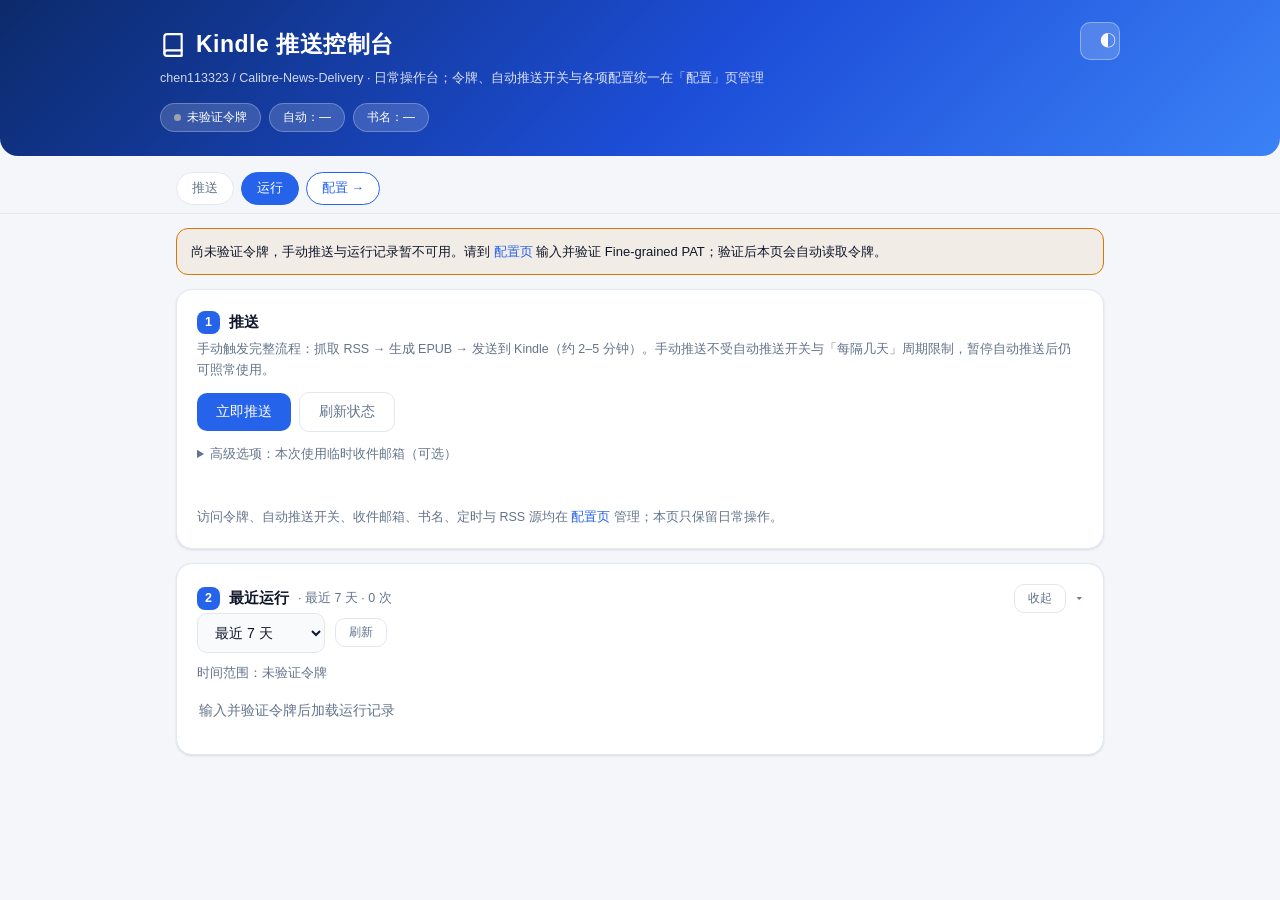
==== commit 91067c16: "令牌与自动推送开关移入配置页: 首页只保留高频操作" ====
--- a/index.html
+++ b/index.html
@@ -11,7 +11,7 @@
   <div class="wrap">
     <button class="theme-btn" id="theme-toggle" title="切换深浅主题">◐</button>
     <h1><svg width="26" height="26" viewBox="0 0 24 24" fill="none" stroke="currentColor" stroke-width="2" stroke-linecap="round" stroke-linejoin="round"><path d="M4 19.5A2.5 2.5 0 0 1 6.5 17H20"/><path d="M6.5 2H20v20H6.5A2.5 2.5 0 0 1 4 19.5v-15A2.5 2.5 0 0 1 6.5 2z"/></svg>Kindle 推送控制台</h1>
-    <div class="sub"><a href="https://github.com/chen113323/Calibre-News-Delivery" target="_blank" rel="noopener">chen113323 / Calibre-News-Delivery</a> · 日常操作台，邮箱 / 书名 / 定时 / RSS 源在「配置」页管理</div>
+    <div class="sub"><a href="https://github.com/chen113323/Calibre-News-Delivery" target="_blank" rel="noopener">chen113323 / Calibre-News-Delivery</a> · 日常操作台；令牌、自动推送开关与各项配置统一在「配置」页管理</div>
     <div class="chips">
       <span class="chip"><span class="dot" id="hero-dot"></span><span id="hero-status">未验证</span></span>
       <span class="chip" id="chip-sched">自动：—</span>
@@ -30,39 +30,17 @@
 
 <div class="wrap">
 
-<section class="card" id="sec-auth">
-  <div class="collapse-head" data-toggle="sec-auth">
-    <h2><span class="num">1</span>访问令牌<span class="collapse-summary" id="auth-summary"> · 未设置</span></h2>
-    <button class="ghost mini" data-btn="sec-auth">收起</button>
-    <span class="arrow">▾</span>
-  </div>
-  <div class="card-body">
-    <p class="hint">创建 <a href="https://github.com/settings/personal-access-tokens/new" target="_blank" rel="noopener">Fine-grained PAT</a>，仅授权本仓库，勾选：<b>Actions(读写)</b>、<b>Variables(读写)</b>、<b>Contents(读写)</b>、<b>Workflows(读写)</b>（后两项用于自动推送开关与推送时间），建议有效期 30–90 天。令牌只存本机浏览器、按域名隔离，两页共用；<b>验证后不回显、不写入页面、不出现在任何提示或日志中</b>。默认仅本次会话有效。</p>
-    <div class="row">
-      <input type="password" id="token" placeholder="github_pat_…" autocomplete="new-password" spellcheck="false">
-      <button id="save-token">保存并验证</button>
-      <button class="danger" id="clear-token">清除</button>
-    </div>
-    <label class="opt"><input type="checkbox" id="remember-token"> 在本机长期记住令牌（信任此设备时勾选）</label>
-    <div class="msg" id="auth-msg"></div>
-  </div>
-</section>
+<div class="warnbar" id="home-auth-warn">
+  尚未验证令牌，手动推送与运行记录暂不可用。请到 <a href="settings.html">配置页</a> 输入并验证 Fine-grained PAT；验证后本页会自动读取令牌。
+</div>
 
 <section class="card" id="sec-dispatch">
-  <h2><span class="num">2</span>推送</h2>
-
-  <div class="switch-row" id="auto-row">
-    <span class="txt" id="auto-line">自动推送：读取中…</span>
-    <button class="danger" id="btn-auto" disabled>暂停自动推送</button>
-  </div>
-  <div class="msg" id="auto-msg"></div>
-  <p class="hint" style="margin:2px 0 14px;">暂停后定时触发器会被停用（推送时间保留），<b>手动推送照常可用</b>，随时可恢复；恢复后仍按原时间推送。</p>
-
+  <h2><span class="num">1</span>推送</h2>
+  <p class="hint">手动触发完整流程：抓取 RSS → 生成 EPUB → 发送到 Kindle（约 2–5 分钟）。手动推送不受自动推送开关与「每隔几天」周期限制，暂停自动推送后仍可照常使用。</p>
   <div class="row">
     <button id="btn-dispatch">立即推送</button>
     <button class="ghost" id="btn-refresh">刷新状态</button>
   </div>
-  <p class="hint" style="margin:10px 0 0;">手动触发完整流程：抓取 RSS → 生成 EPUB → 发送到 Kindle（约 2–5 分钟），不受自动推送开关与「每隔几天」周期限制。</p>
   <details class="adv" id="adv-email">
     <summary>高级选项：本次使用临时收件邮箱（可选）</summary>
     <div class="adv-body">
@@ -75,11 +53,12 @@
     <button class="solid-danger mini" id="btn-stop">取消本次运行</button>
   </div>
   <div class="msg" id="dispatch-msg"></div>
+  <p class="hint" style="margin-top:14px;margin-bottom:0;">访问令牌、自动推送开关、收件邮箱、书名、定时与 RSS 源均在 <a href="settings.html">配置页</a> 管理；本页只保留日常操作。</p>
 </section>
 
 <section class="card" id="sec-runs">
   <div class="collapse-head" data-toggle="sec-runs">
-    <h2><span class="num">3</span>最近运行<span class="collapse-summary" id="runs-summary"> · 读取中…</span></h2>
+    <h2><span class="num">2</span>最近运行<span class="collapse-summary" id="runs-summary"> · 读取中…</span></h2>
     <button class="ghost mini" data-btn="sec-runs">收起</button>
     <span class="arrow">▾</span>
   </div>
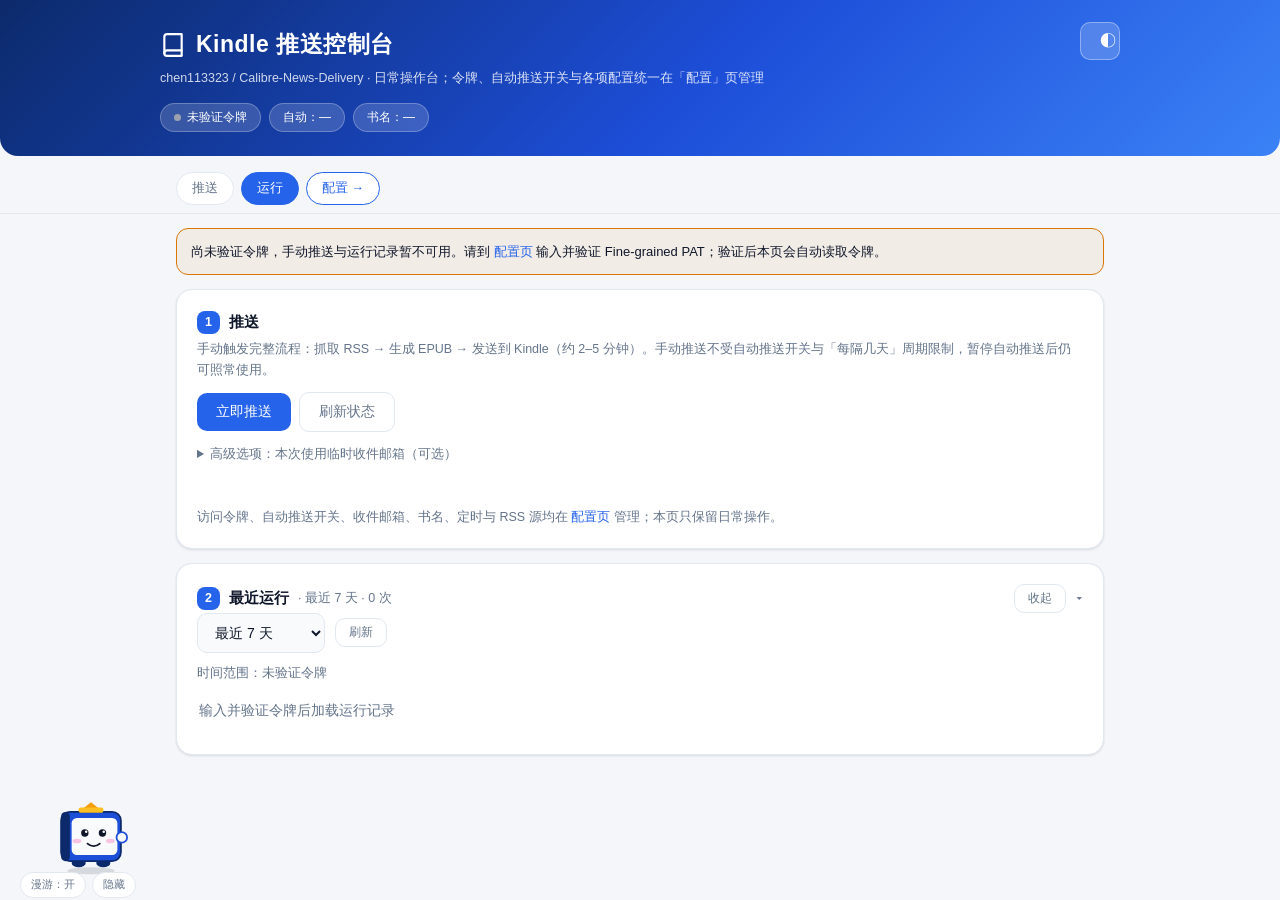
==== commit 90a3940c: "新增互动桌宠: 推送小信使(内联SVG/拖拽抛掷/漫游/状态联动/可隐藏)" ====
--- a/index.html
+++ b/index.html
@@ -5,6 +5,7 @@
 <meta name="viewport" content="width=device-width, initial-scale=1">
 <title>Kindle 推送控制台</title>
 <link rel="stylesheet" href="console.css">
+<link rel="stylesheet" href="pet.css">
 </head>
 <body>
 <div class="hero">
@@ -81,5 +82,6 @@
 </div>
 <script src="console.js"></script>
 <script>WML.initHome();</script>
+<script src="pet.js"></script>
 </body>
 </html>
--- a/pet.css
+++ b/pet.css
@@ -0,0 +1,55 @@
+/* 推送小信使 · 零外部资源的互动桌宠（pet.js 配套） */
+.wml-pet{position:fixed;left:24px;bottom:22px;width:88px;height:88px;z-index:40;
+  cursor:grab;user-select:none;touch-action:none;transition:opacity .25s}
+.wml-pet.dragging{cursor:grabbing}
+.wml-pet.hidden{display:none}
+.wml-pet svg{width:100%;height:100%;display:block;overflow:visible;
+  transform:scaleX(var(--pet-dir,1));transition:transform .2s}
+.wml-pet .pet-body{animation:petBreathe 2.8s ease-in-out infinite;transform-box:fill-box;transform-origin:center bottom}
+@keyframes petBreathe{50%{transform:translateY(-3px)}}
+.wml-pet.walking .pet-body{animation:petWalk .48s ease-in-out infinite}
+@keyframes petWalk{0%,100%{transform:translateY(0) rotate(-2deg)}50%{transform:translateY(-4px) rotate(2deg)}}
+.wml-pet.waving .pet-arm{animation:petWave .32s ease-in-out 3;transform-box:fill-box;transform-origin:center bottom}
+@keyframes petWave{0%,100%{transform:rotate(0)}50%{transform:rotate(-28deg)}}
+.wml-pet.blinking .eyes-open{transform:scaleY(.12);transform-box:fill-box;transform-origin:center}
+.wml-pet .eyes-happy,.wml-pet .mouth-sad,.wml-pet .mouth-o,.wml-pet .mouth-flat{display:none}
+.wml-pet.mood-happy .eyes-open,.wml-pet.mood-sad .mouth-smile,
+.wml-pet.mood-working .mouth-smile,.wml-pet.mood-sleep .eyes-open{display:none}
+.wml-pet.mood-happy .eyes-happy,.wml-pet.mood-sad .mouth-sad,
+.wml-pet.mood-working .mouth-o,.wml-pet.mood-sleep .eyes-happy,
+.wml-pet.mood-sleep .mouth-flat{display:inline}
+.wml-pet.mood-sleep .mouth-smile{display:none}
+.wml-pet.mood-sleep .pet-body{animation-duration:5s;opacity:.88}
+.wml-pet .pet-shadow{transition:transform .2s,opacity .2s;transform-box:fill-box;transform-origin:center}
+.wml-pet.flying .pet-shadow{transform:scale(.6);opacity:.45}
+
+.pet-bubble{position:absolute;left:0;bottom:100%;margin-bottom:10px;min-width:120px;max-width:230px;
+  width:max-content;background:var(--card);color:var(--text);border:1px solid var(--line);
+  border-radius:12px;padding:8px 12px;font-size:12.5px;line-height:1.55;
+  box-shadow:var(--shadow-h);opacity:0;transform:translateY(7px) scale(.96);
+  transition:opacity .22s,transform .22s;pointer-events:none;z-index:41}
+.pet-bubble.show{opacity:1;transform:translateY(0) scale(1)}
+
+.pet-tools{position:fixed;left:20px;bottom:2px;z-index:40;display:flex;gap:6px}
+.pet-tools.hidden{display:none}
+.pet-tools button{font-size:11px;padding:3px 10px;border-radius:99px;border:1px solid var(--line);
+  background:var(--card);color:var(--text2);cursor:pointer;line-height:1.6}
+.pet-tools button:hover{color:var(--primary);border-color:var(--primary)}
+.pet-tools button.off{opacity:.6}
+.pet-recall{position:fixed;left:18px;bottom:18px;z-index:40;width:36px;height:36px;
+  border-radius:50%;border:1px solid var(--line);background:var(--card);color:var(--text2);
+  cursor:pointer;display:flex;align-items:center;justify-content:center;padding:0}
+.pet-recall:hover{color:var(--primary);border-color:var(--primary)}
+.pet-recall[hidden]{display:none!important}
+.pet-recall svg{width:19px;height:19px}
+
+@media(max-width:899px){
+  .wml-pet{width:64px;height:64px;left:12px;bottom:16px;opacity:.94}
+  .pet-bubble{max-width:180px;font-size:12px;padding:6px 10px}
+  .pet-tools{left:10px;bottom:0}
+}
+@media(prefers-reduced-motion:reduce){
+  .wml-pet .pet-body,.wml-pet.walking .pet-body,.wml-pet.waving .pet-arm{animation:none!important}
+  .wml-pet.blinking .eyes-open{transform:none}
+  .wml-pet svg{transition:none}
+}
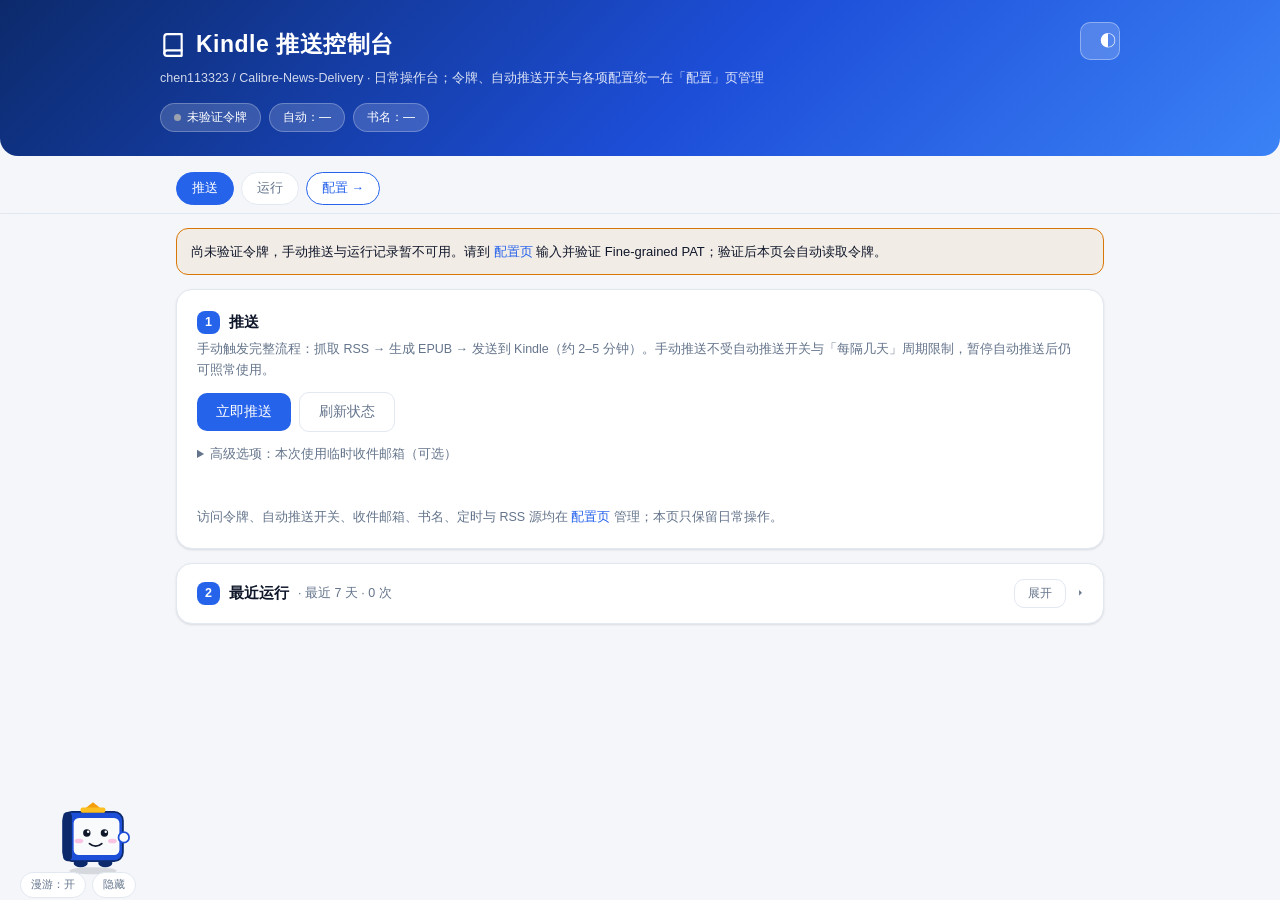
==== commit 7ce3d966: "最近运行默认收起 + 全量审查修复(短页导航/桌宠状态联动/状态点/存储健壮性)" ====
--- a/index.html
+++ b/index.html
@@ -57,10 +57,10 @@
   <p class="hint" style="margin-top:14px;margin-bottom:0;">访问令牌、自动推送开关、收件邮箱、书名、定时与 RSS 源均在 <a href="settings.html">配置页</a> 管理；本页只保留日常操作。</p>
 </section>
 
-<section class="card" id="sec-runs">
+<section class="card collapsed" id="sec-runs">
   <div class="collapse-head" data-toggle="sec-runs">
     <h2><span class="num">2</span>最近运行<span class="collapse-summary" id="runs-summary"> · 读取中…</span></h2>
-    <button class="ghost mini" data-btn="sec-runs">收起</button>
+    <button class="ghost mini" data-btn="sec-runs">展开</button>
     <span class="arrow">▾</span>
   </div>
   <div class="card-body">
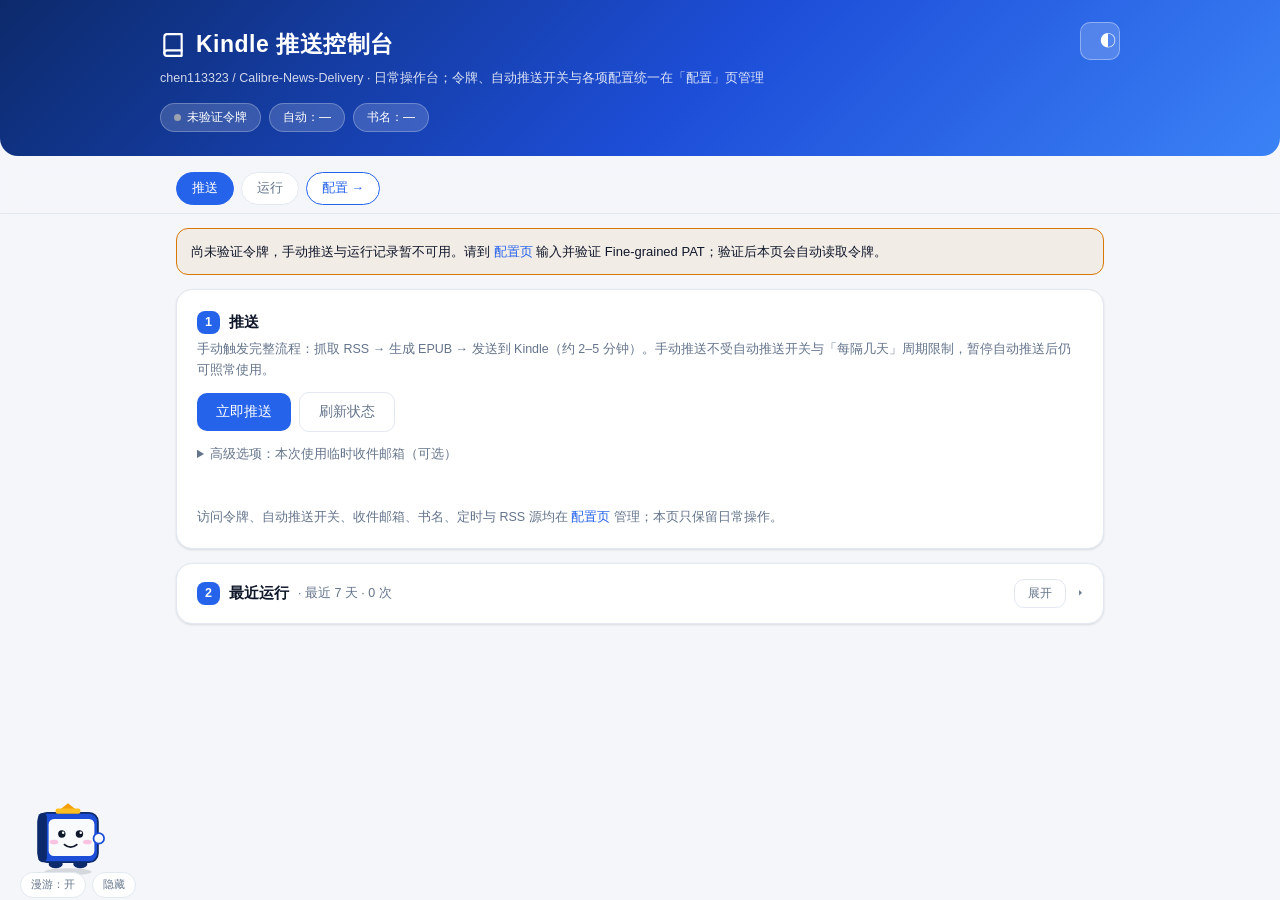
==== commit c21d677f: "防护 public 仓库 60 天无活动自动禁用: keepalive 心跳提交 + 前端状态检测与一键启用" ====
--- a/index.html
+++ b/index.html
@@ -33,6 +33,9 @@
 
 <div class="warnbar" id="home-auth-warn">
   尚未验证令牌，手动推送与运行记录暂不可用。请到 <a href="settings.html">配置页</a> 输入并验证 Fine-grained PAT；验证后本页会自动读取令牌。
+</div>
+<div class="warnbar" id="home-workflow-warn">
+  GitHub 已停用本仓库的定时任务（public 仓库连续 60 天无提交会自动禁用定时触发器）。手动推送仍可正常使用，请到 <a href="settings.html">配置页</a> 一键重新启用。
 </div>
 
 <section class="card" id="sec-dispatch">
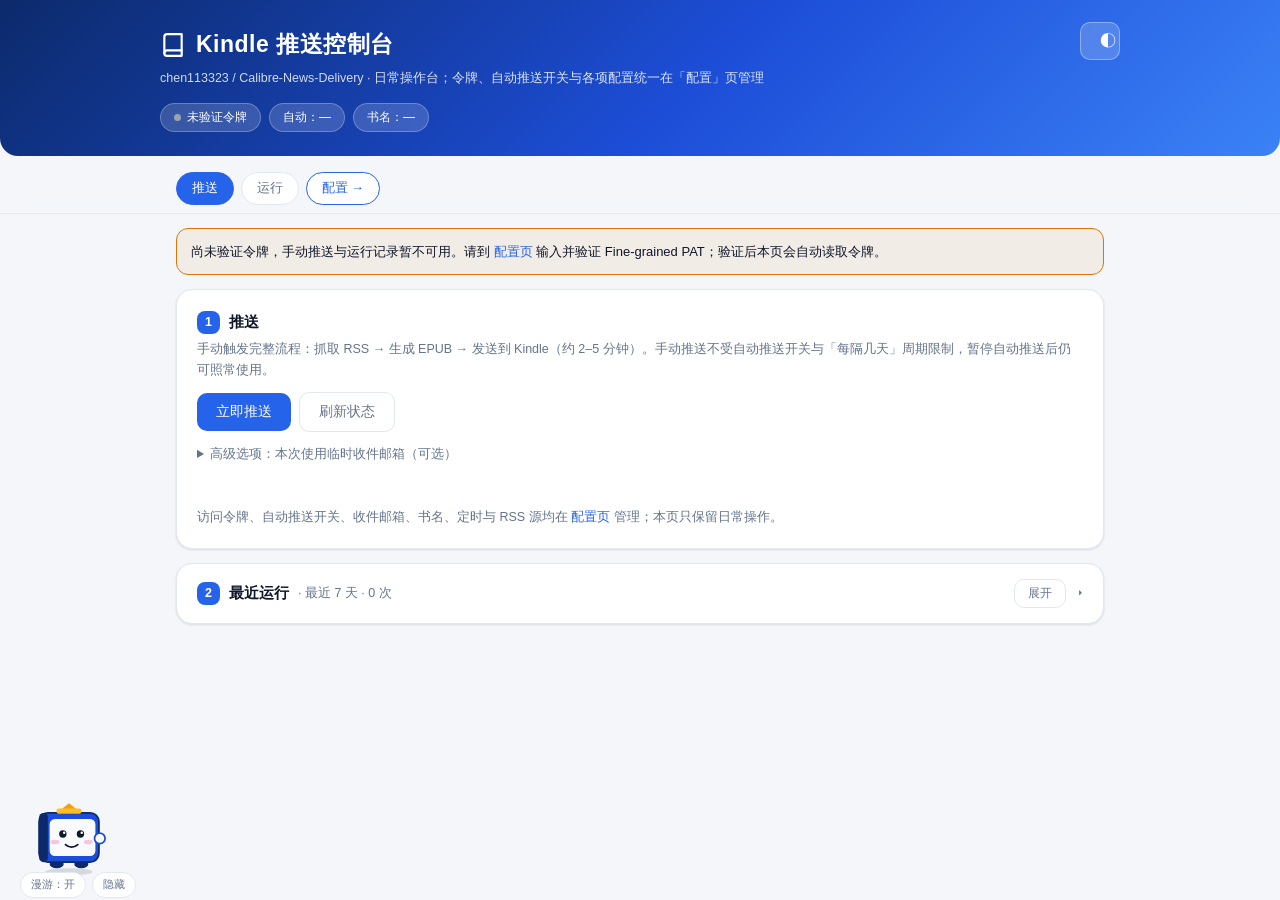
==== commit 693705e6: "告警体系: workflow 失败邮件告警 + 独立测试工作流 + Pages 告警中心与告警设置 + 修复静默错误" ====
--- a/index.html
+++ b/index.html
@@ -37,6 +37,7 @@
 <div class="warnbar" id="home-workflow-warn">
   GitHub 已停用本仓库的定时任务（public 仓库连续 60 天无提交会自动禁用定时触发器）。手动推送仍可正常使用，请到 <a href="settings.html">配置页</a> 一键重新启用。
 </div>
+<div class="alertbar" id="home-alert"></div>
 
 <section class="card" id="sec-dispatch">
   <h2><span class="num">1</span>推送</h2>
